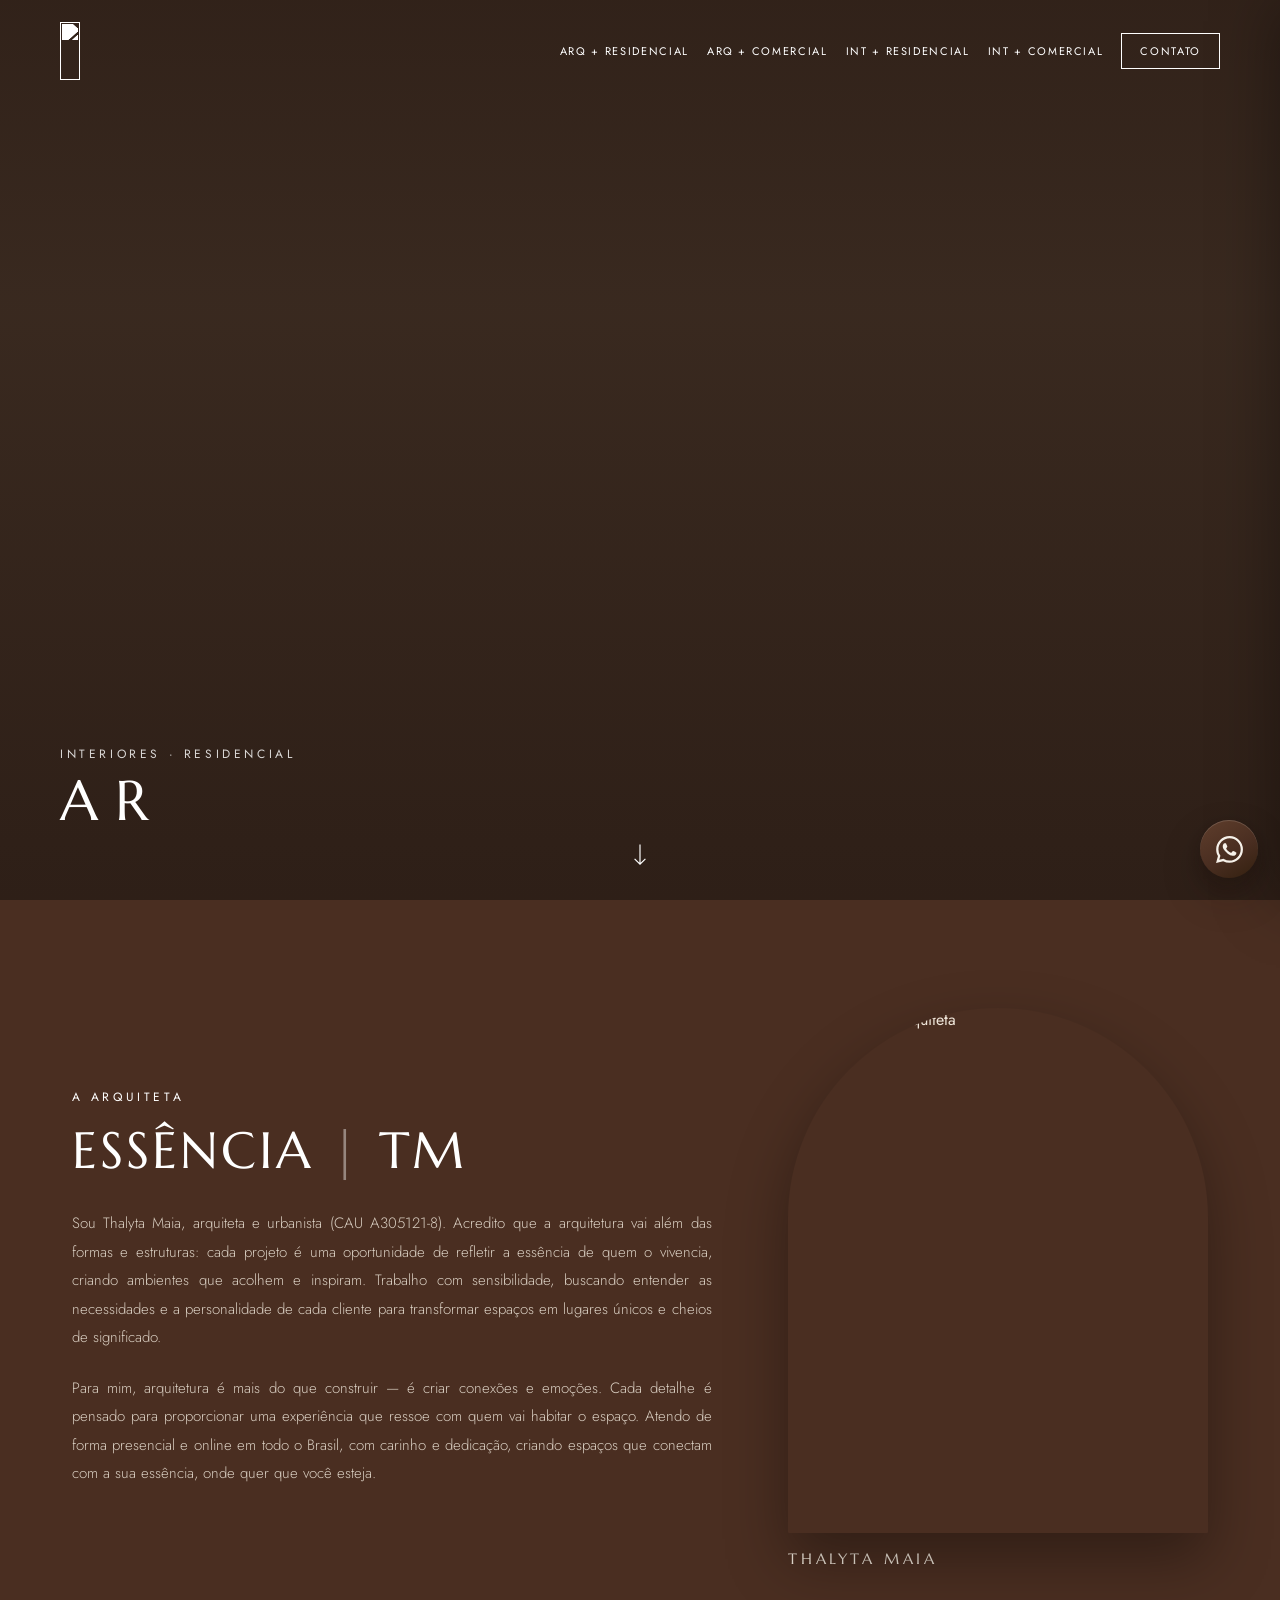
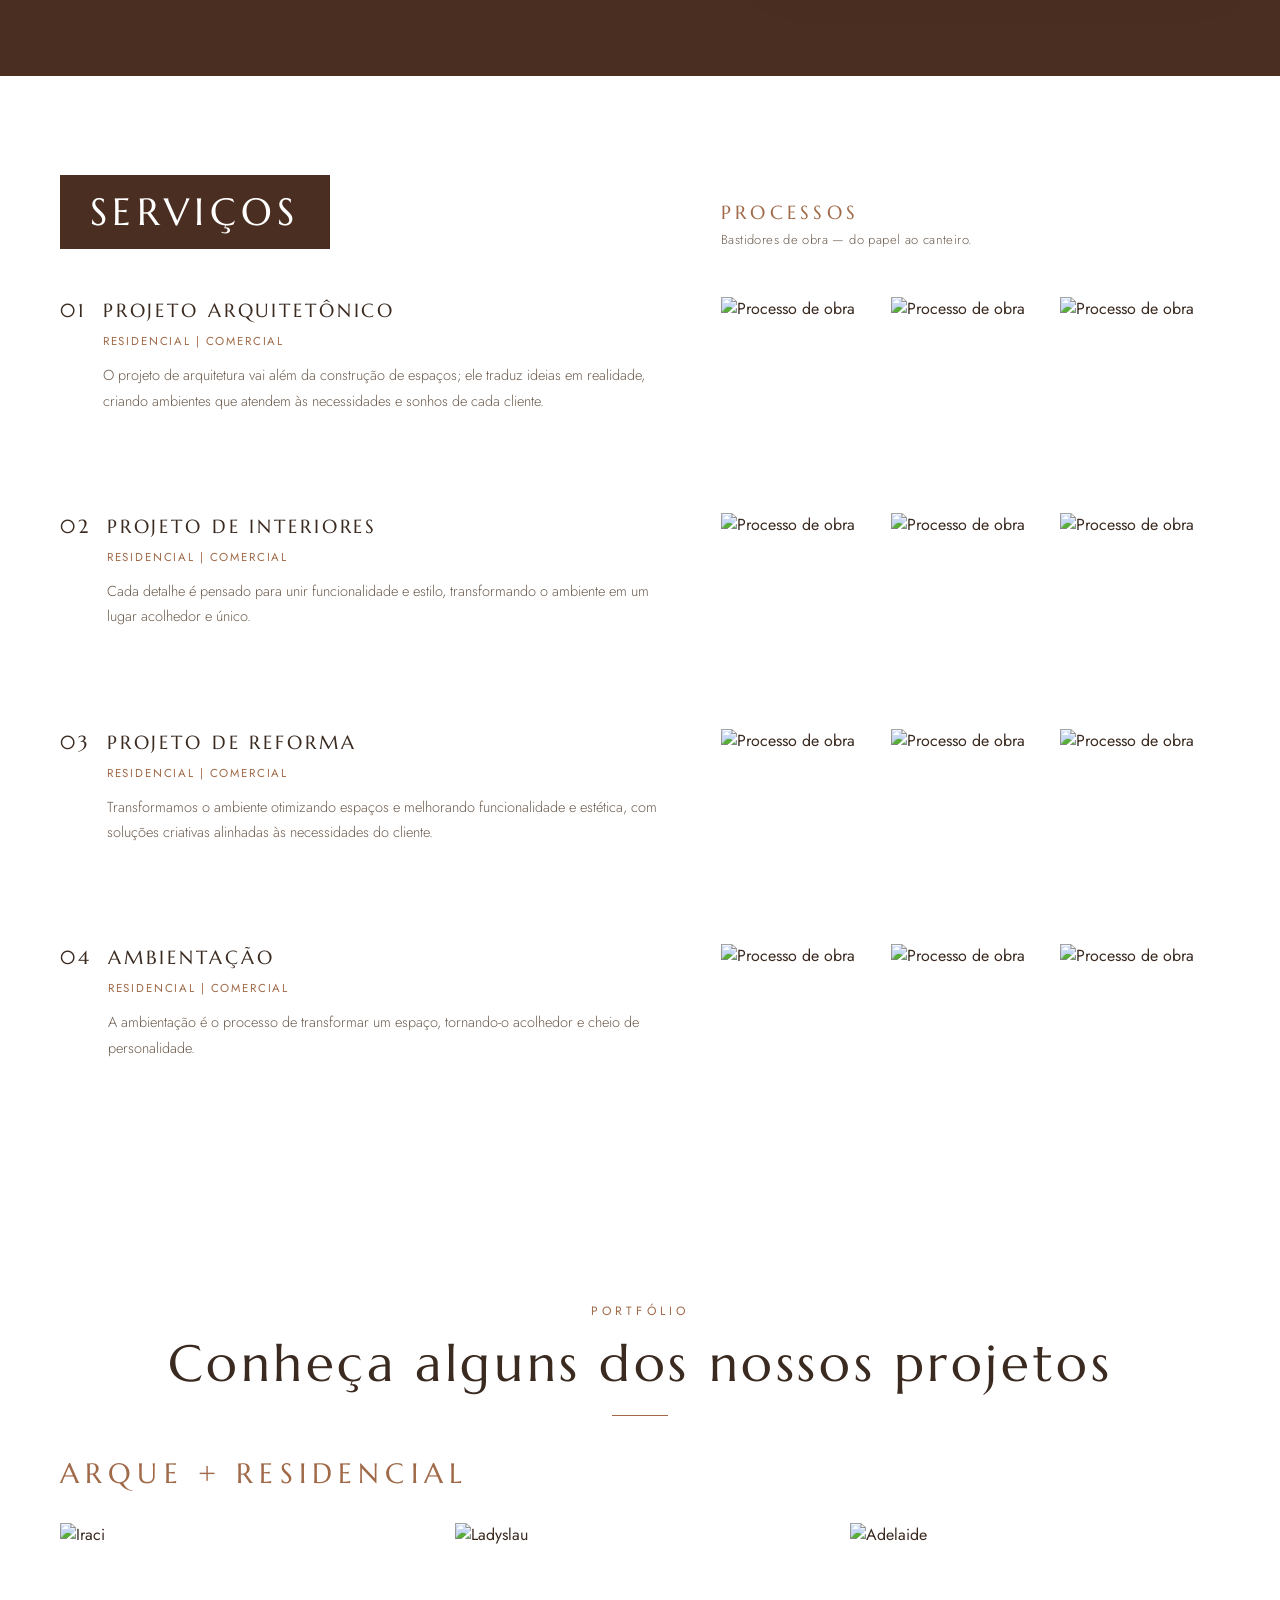
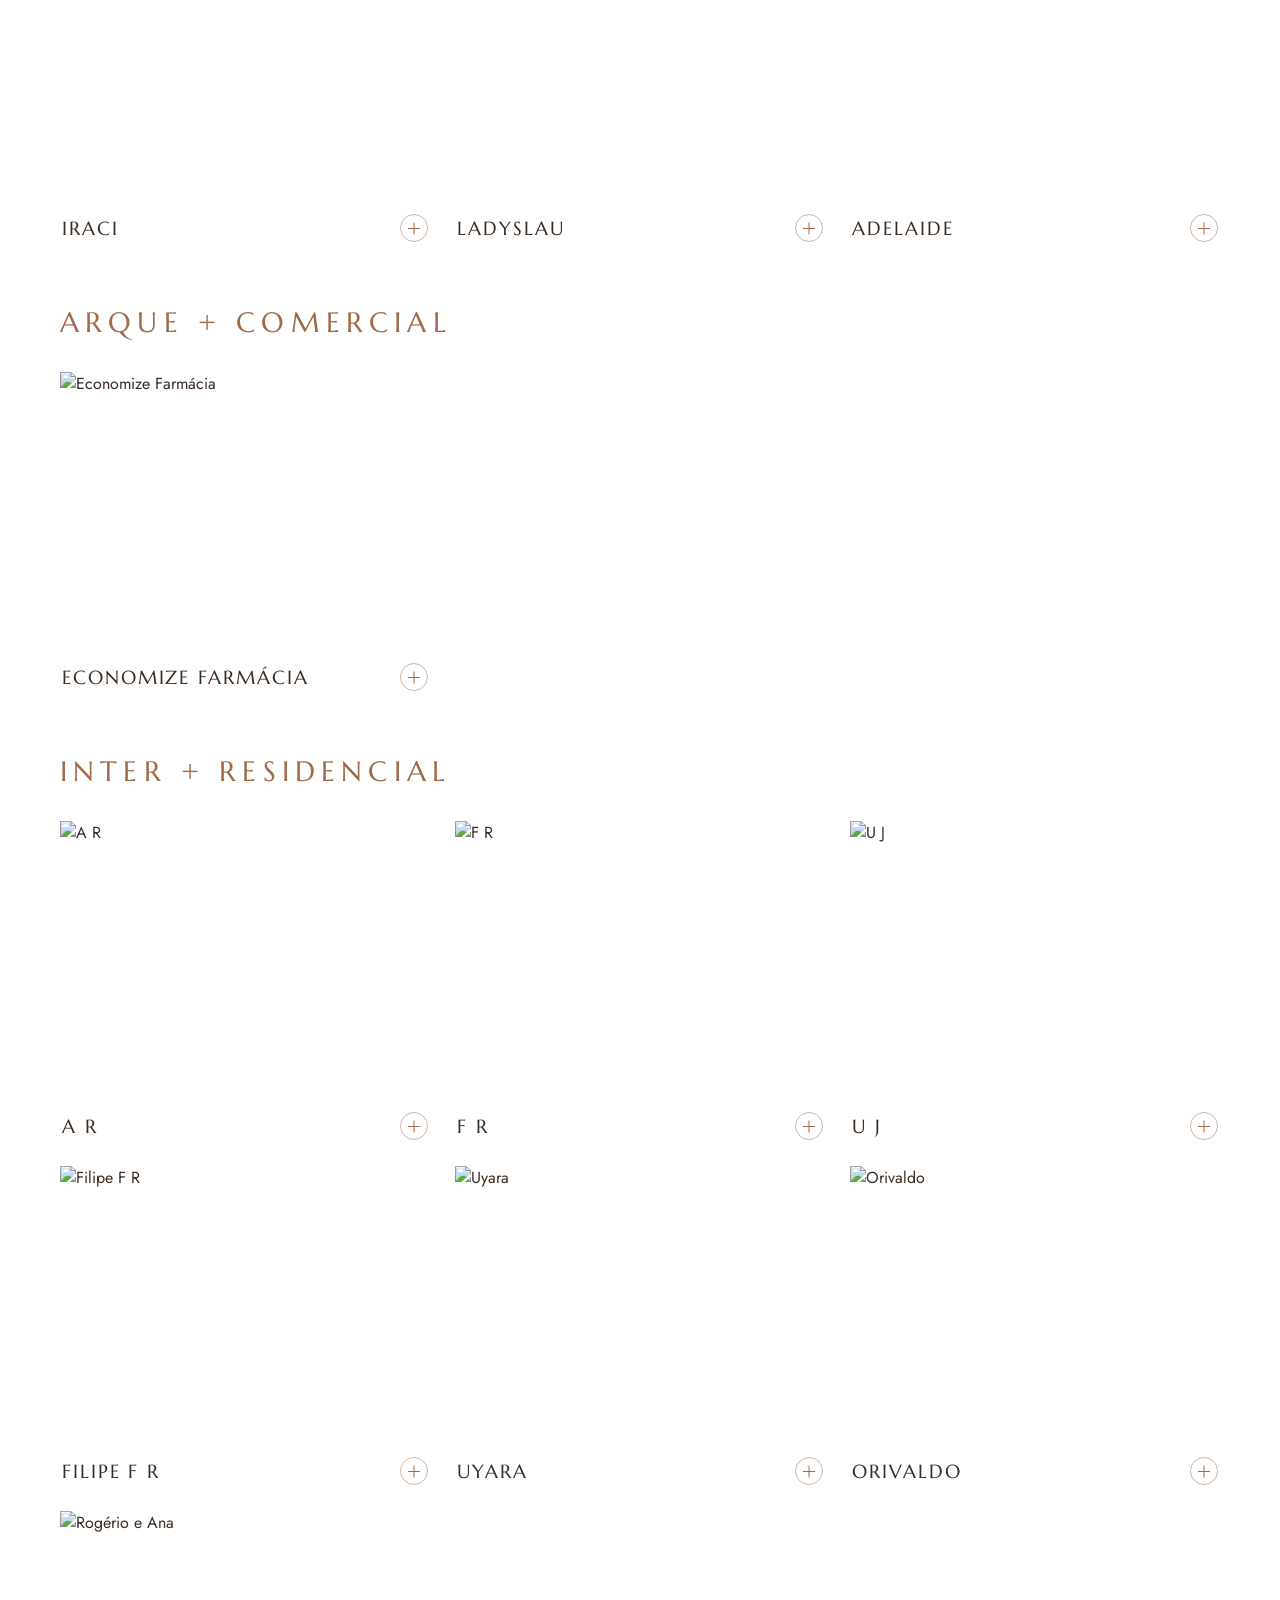
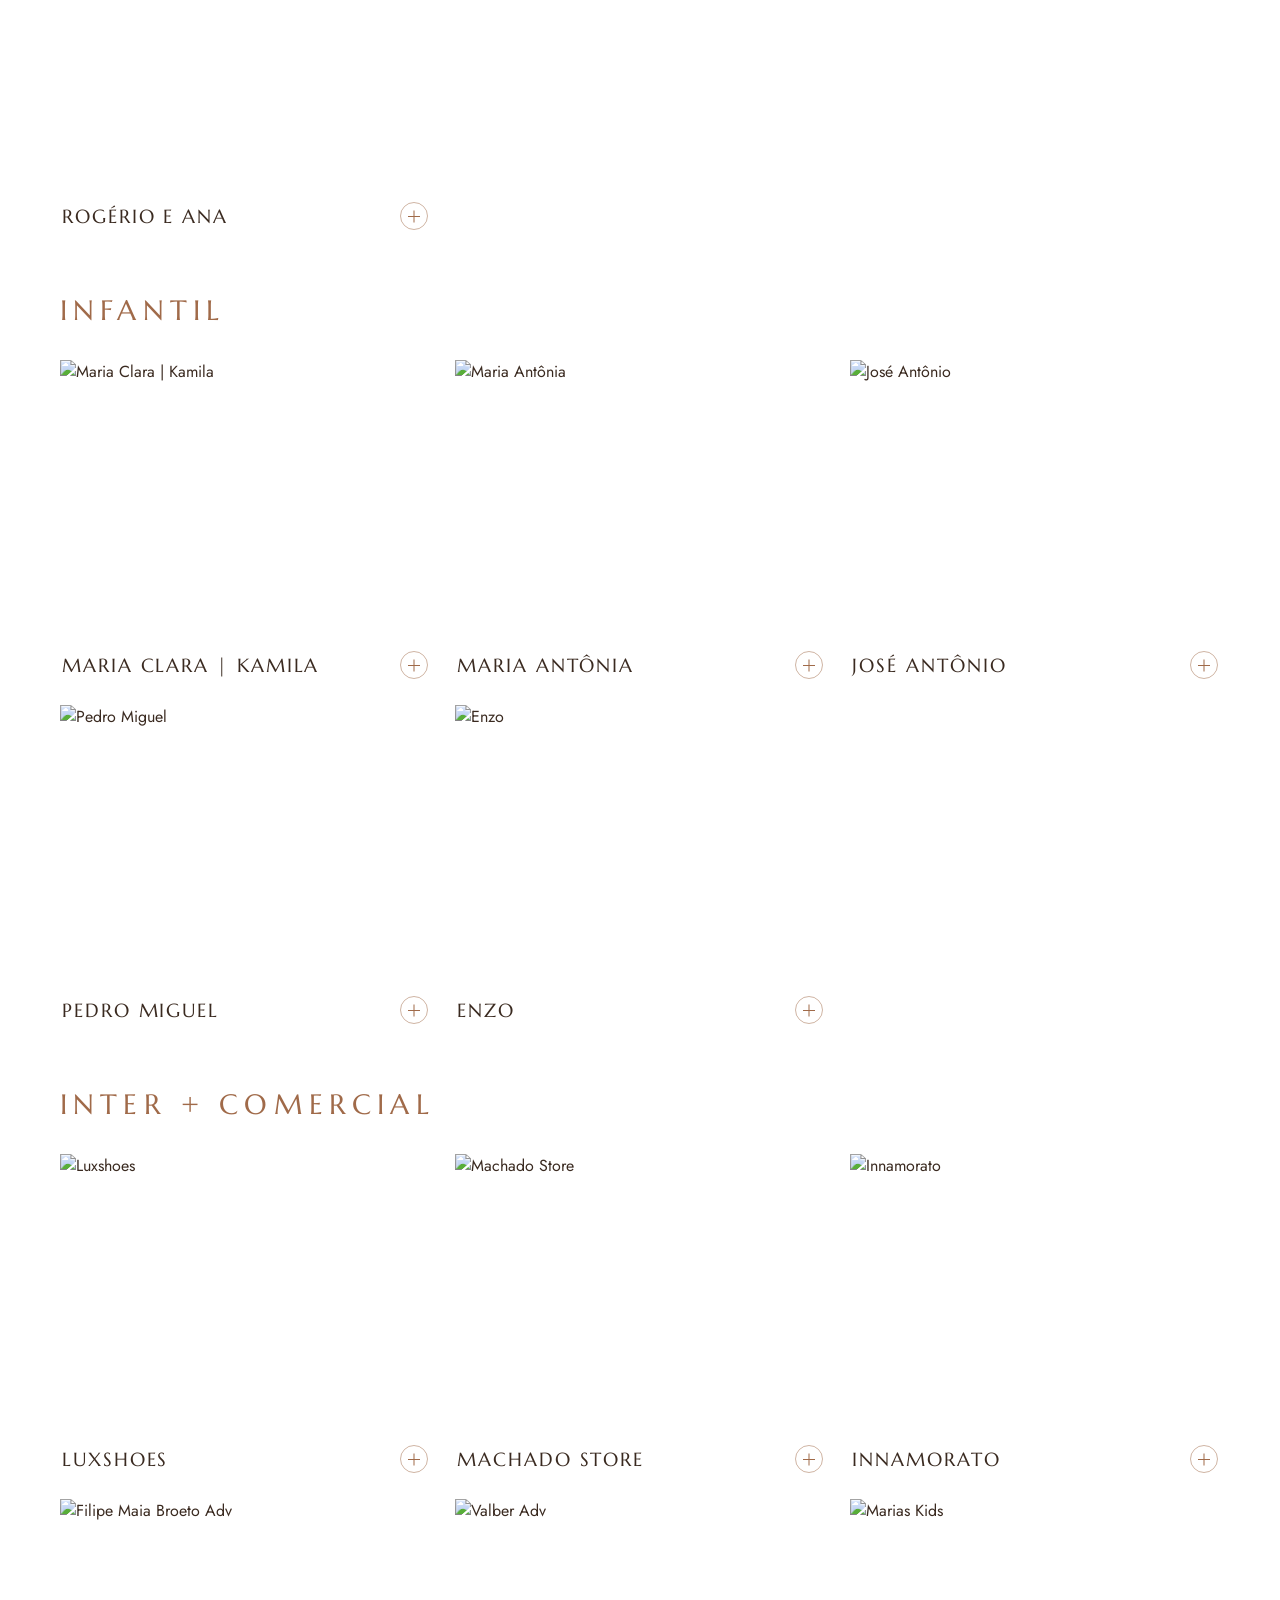
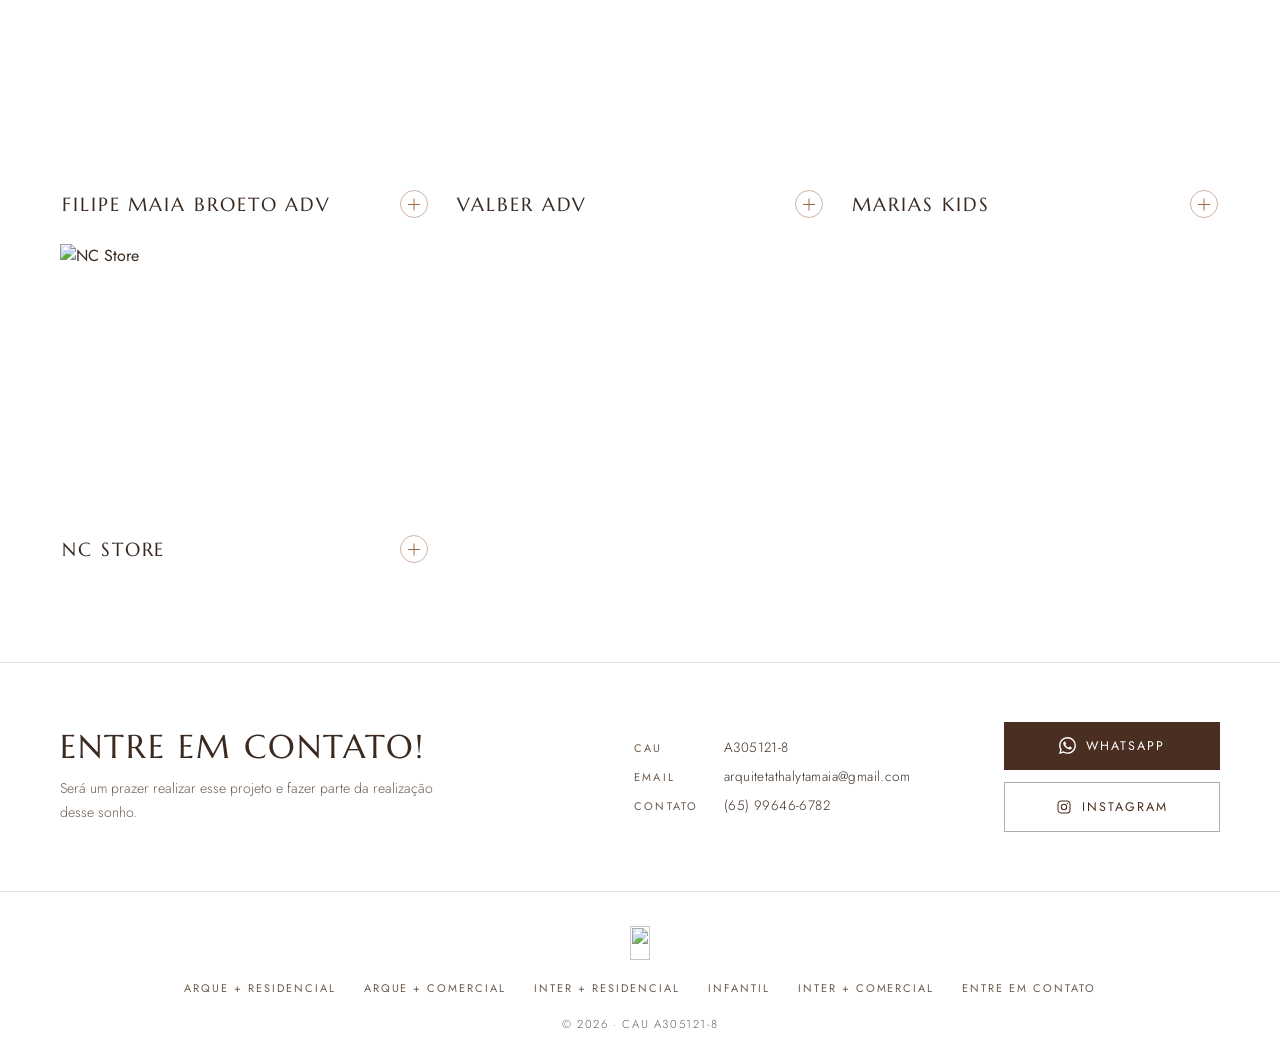
==== index.html @ 3017dd1a "feat: ajusta 3 slides do hero com 01, FINAL 5 e FINAL 6" ====
<!DOCTYPE html>
<html lang="pt-BR">

<head>
  <meta charset="utf-8">
  <meta name="viewport" content="width=device-width, initial-scale=1">
  <meta name="theme-color" content="#f6f1e9">
  <title>Thalyta Maia · Arquitetura e Interiores</title>
  <script>document.documentElement.className += ' js';</script>
  <meta name="description"
    content="Thalyta Maia — Arquitetura e Interiores. Projetos residenciais e comerciais com sensibilidade, criando ambientes que acolhem e inspiram. Atendimento presencial e online para todo o Brasil.">
  <link rel="canonical" href="https://theocarvalhodev.github.io/thalytaarq2.0/">
  <link rel="icon" href="assets/images/apple-touch-icon.png">
  <link rel="apple-touch-icon" href="assets/images/apple-touch-icon.png">

  <!-- ===== Open Graph — preview ao compartilhar o link (WhatsApp, Instagram, Facebook, LinkedIn) ===== -->
  <meta property="og:type" content="website">
  <meta property="og:site_name" content="Thalyta Maia · Arquitetura e Interiores">
  <meta property="og:title" content="Thalyta Maia · Arquitetura e Interiores">
  <meta property="og:description"
    content="Projetos residenciais e comerciais com sensibilidade — ambientes que acolhem e inspiram. Atendimento presencial e online para todo o Brasil.">
  <meta property="og:url" content="https://theocarvalhodev.github.io/thalytaarq2.0/">
  <meta property="og:image" content="https://theocarvalhodev.github.io/thalytaarq2.0/assets/images/og-thalyta-maia.jpg">
  <meta property="og:image:secure_url"
    content="https://theocarvalhodev.github.io/thalytaarq2.0/assets/images/og-thalyta-maia.jpg">
  <meta property="og:image:type" content="image/jpeg">
  <meta property="og:image:width" content="1200">
  <meta property="og:image:height" content="630">
  <meta property="og:image:alt" content="Thalyta Maia — Arquitetura e Interiores">
  <meta property="og:locale" content="pt_BR">

  <!-- ===== Twitter / X ===== -->
  <meta name="twitter:card" content="summary_large_image">
  <meta name="twitter:title" content="Thalyta Maia · Arquitetura e Interiores">
  <meta name="twitter:description"
    content="Projetos residenciais e comerciais com sensibilidade — ambientes que acolhem e inspiram.">
  <meta name="twitter:image"
    content="https://theocarvalhodev.github.io/thalytaarq2.0/assets/images/og-thalyta-maia.jpg">
  <meta name="twitter:image:alt" content="Thalyta Maia — Arquitetura e Interiores">

  <link rel="preconnect" href="https://fonts.googleapis.com">
  <link rel="preconnect" href="https://fonts.gstatic.com" crossorigin>
  <link
    href="https://fonts.googleapis.com/css2?family=Cormorant+Garamond:ital,wght@0,400;0,500;0,600;1,400&family=Jost:wght@300;400;500&family=Marcellus&display=swap"
    rel="stylesheet">

  <!-- cache-busting: ao mudar CSS/JS, incremente o número de ?v= para forçar o navegador a baixar a versão nova -->
  <link rel="stylesheet" href="css/styles.css?v=13">
  <link rel="stylesheet" href="css/animations.css?v=10">

  <style>
    /* ---- VARIANTE DE HERO (estilo bernardesarq) ---- */
    .heroB {
      position: relative;
      height: 100vh;
      overflow: hidden;
      background: var(--ink);
      /* No touch, o guard de sensibilidade (< 20px) do controlador retorna sem
         preventDefault. O browser lê isso como "pode rolar", entra em modo scroll,
         e a partir daí todo touchmove vira nao-cancelavel — o preventDefault seguinte
         é ignorado e a pagina foge do hero. touch-action impede o browser de comecar
         o scroll, entao o gesto continua cancelavel. */
      touch-action: none;
    }

    /* na ultima tela o controlador entrega o scroll pra pagina de proposito */
    .heroB.is-last {
      touch-action: pan-y;
    }

    .heroB__viewport {
      height: 100%;
      overflow: hidden;
    }

    /* a pilha inteira desliza — é isso que o fullPage.js faz com translate3d */
    .heroB__track {
      height: 100%;
      transition: transform 800ms ease;
      will-change: transform;
    }

    .heroB__slide {
      position: relative;
      height: 100vh;
      background: var(--ink) center center / cover no-repeat;
    }

    .heroB__slide::after {
      content: "";
      position: absolute;
      inset: 0;
      z-index: 1;
      background: linear-gradient(180deg, rgba(36, 22, 16, .40) 0%, rgba(36, 22, 16, .04) 34%, rgba(36, 22, 16, .55) 100%);
      pointer-events: none;
    }

    .heroB__link {
      position: absolute;
      inset: 0;
      z-index: 2;
    }

    .heroB__label {
      position: absolute;
      left: clamp(20px, 5vw, 60px);
      bottom: clamp(38px, 6vw, 70px);
      z-index: 3;
      display: flex;
      flex-direction: column;
      gap: 8px;
      color: var(--cream);
      pointer-events: none;
      opacity: 0;
      transform: translateY(12px);
      transition: opacity .7s var(--ease) .25s, transform .7s var(--ease) .25s;
    }

    .heroB__slide.is-active .heroB__label {
      opacity: 1;
      transform: none;
    }

    .heroB__cat {
      font-family: var(--ff-sans);
      font-size: 12px;
      letter-spacing: .3em;
      text-transform: uppercase;
      opacity: .82;
    }

    .heroB__nome {
      font-family: var(--ff-serif);
      font-size: clamp(30px, 4.4vw, 58px);
      line-height: 1.05;
    }

    .heroB__cta {
      position: absolute;
      left: 50%;
      top: 50%;
      z-index: 3;
      display: inline-flex;
      align-items: center;
      gap: 10px;
      width: fit-content;
      padding: 15px 32px;
      font-family: var(--ff-sans);
      font-size: 11px;
      font-weight: 500;
      letter-spacing: .25em;
      text-transform: uppercase;
      color: var(--ink);
      background: var(--cream);
      border: 1px solid var(--cream);
      border-radius: 999px;
      text-decoration: none;
      opacity: 0;
      pointer-events: none;
      box-shadow: 0 8px 26px rgba(20, 12, 8, .28);
      transform: translate(-50%, -50%) translateY(12px);
      transition: opacity .7s var(--ease) .25s, transform .7s var(--ease) .25s, background .35s var(--ease), color .35s var(--ease), box-shadow .35s var(--ease);
    }

    .heroB__slide.is-active .heroB__cta {
      opacity: 1;
      pointer-events: auto;
      transform: translate(-50%, -50%);
      animation: heroB-cta-pulse 2.6s ease-in-out infinite 1s;
    }

    .heroB__cta svg {
      transition: transform .35s var(--ease);
    }

    .heroB__slide.is-active .heroB__cta:hover,
    .heroB__slide.is-active .heroB__cta:focus-visible {
      background: transparent;
      color: var(--cream);
      box-shadow: 0 14px 34px rgba(20, 12, 8, .38);
      animation-play-state: paused;
    }

    .heroB__cta:hover svg,
    .heroB__cta:focus-visible svg {
      transform: translateX(4px);
    }

    @keyframes heroB-cta-pulse {

      0%,
      100% {
        box-shadow: 0 8px 26px rgba(20, 12, 8, .28), 0 0 0 0 rgba(246, 241, 233, .35);
      }

      50% {
        box-shadow: 0 8px 26px rgba(20, 12, 8, .28), 0 0 0 9px rgba(246, 241, 233, 0);
      }
    }

    .heroB__cue,
    .heroB__todos {
      position: absolute;
      z-index: 4;
      color: var(--cream);
      text-decoration: none;
      transition: opacity .5s var(--ease), transform .5s var(--ease);
    }

    .heroB__cue {
      left: 50%;
      bottom: 26px;
      margin-left: -9px;
      padding: 0;
      border: 0;
      background: none;
      cursor: pointer;
      animation: heroB-bounce 2.4s infinite;
    }

    /* na última tela a seta some e o "Todos os projetos" sobe — igual ao original */
    .heroB.is-last .heroB__cue {
      opacity: 0;
      pointer-events: none;
    }

    .heroB__todos {
      right: clamp(20px, 5vw, 60px);
      bottom: clamp(38px, 6vw, 70px);
      font-family: var(--ff-sans);
      font-size: 12px;
      letter-spacing: .28em;
      text-transform: uppercase;
      padding-bottom: 6px;
      border-bottom: 1px solid rgba(246, 241, 233, .5);
      opacity: 0;
      transform: translateY(18px);
      pointer-events: none;
    }

    .heroB.is-last .heroB__todos {
      opacity: 1;
      transform: none;
      pointer-events: auto;
    }

    .heroB__todos:hover {
      color: #fff;
      border-color: #fff;
    }

    @keyframes heroB-bounce {

      0%,
      100% {
        transform: translateY(0);
      }

      50% {
        transform: translateY(9px);
      }
    }

    @media (prefers-reduced-motion: reduce) {

      .heroB__track,
      .heroB__label,
      .heroB__cta,
      .heroB__cue,
      .heroB__todos {
        transition: none;
        animation: none;
      }
    }
  </style>
</head>

<body>

  <!-- barra de progresso de scroll -->
  <div class="scroll-progress" id="scrollProgress" aria-hidden="true"></div>

  <!-- ================= NAV ================= -->
  <nav class="nav" id="nav">
    <a href="#hero" class="nav__logo" data-navlink aria-label="Thalyta Maia — Arquitetura e Interiores · Início">
      <img src="assets/images/logo-horizontal.png" alt="" aria-hidden="true" width="1164" height="232">
    </a>

    <div class="nav__links" id="deskLinks">
      <a href="#arq-residencial" class="nav__link" data-navlink>Arq + Residencial</a>
      <a href="#arq-comercial" class="nav__link" data-navlink>Arq + Comercial</a>
      <a href="#int-residencial" class="nav__link" data-navlink>Int + Residencial</a>
      <a href="#int-comercial" class="nav__link" data-navlink>Int + Comercial</a>
      <a href="#contato" class="nav__link nav__link--btn" data-navlink>Contato</a>
    </div>

    <button class="nav__burger" id="burger" data-navlink aria-label="Abrir menu" aria-expanded="false"
      aria-controls="drawer">
      <span class="burger-box" aria-hidden="true"><span class="burger-line"></span><span
          class="burger-line"></span><span class="burger-line"></span></span>
    </button>
  </nav>

  <!-- mobile drawer -->
  <div class="drawer-overlay" id="overlay" hidden></div>
  <aside class="drawer" id="drawer" aria-hidden="true">
    <button class="drawer__close" id="drawerClose" aria-label="Fechar menu">
      <svg width="22" height="22" viewBox="0 0 24 24" fill="none" stroke="currentColor" stroke-width="1.5"
        stroke-linecap="round" aria-hidden="true">
        <path d="M6 6l12 12M18 6L6 18" />
      </svg>
    </button>
    <nav class="drawer__links">
      <a href="#arq-residencial" data-drawerlink>Arq + Residencial</a>
      <a href="#arq-comercial" data-drawerlink>Arq + Comercial</a>
      <a href="#int-residencial" data-drawerlink>Int + Residencial</a>
      <a href="#int-comercial" data-drawerlink>Int + Comercial</a>
      <a href="#contato" data-drawerlink>Contato</a>
    </nav>
    <div class="drawer__contact">(65) 99646-6782<br>arquitetathalytamaia@gmail.com</div>
  </aside>

  <!-- ================= HERO ================= -->
  <!-- ================= HERO (variante bernardesarq) =================
       Igual ao fullPage.js do site de referência: a pilha inteira de seções translada
       100vh por vez, 800ms com easing "ease", e uma rolada da roda = exatamente uma
       seção. Sem jQuery e sem as 90 KB do plugin — o controlador está no fim do body. -->
  <section id="hero" class="heroB">
    <div class="heroB__viewport">
      <div class="heroB__track" id="heroBTrack">
        <section class="heroB__slide" style="background-image:url('assets/images/01.webp')">
          <a class="heroB__link" href="#int-residencial" aria-label="Ver Projeto A R"></a>
          <div class="heroB__label">
            <span class="heroB__cat">Interiores · Residencial</span>
            <span class="heroB__nome">A R</span>
          </div>
        </section>
        <section class="heroB__slide" style="background-image:url('assets/images/FINAL 5.webp')">
          <a class="heroB__link" href="#arq-residencial" aria-label="Ver Projeto Residencial"></a>
          <div class="heroB__label">
            <span class="heroB__cat">Arquitetônico · Residencial</span>
            <span class="heroB__nome">Residencial</span>
          </div>
        </section>
        <section class="heroB__slide" style="background-image:url('assets/images/FINAL 6.webp')">
          <a class="heroB__link" href="#arq-residencial" aria-label="Ver Projeto Residencial"></a>
          <div class="heroB__label">
            <span class="heroB__cat">Arquitetônico · Residencial</span>
            <span class="heroB__nome">Residencial</span>
          </div>
          <a class="heroB__cta" href="#essencia" id="heroBCta">Conheça mais
            <svg width="14" height="10" viewBox="0 0 20 14" fill="none" stroke="currentColor" stroke-width="1.5"
              aria-hidden="true">
              <path d="M1 7h17M12 1l6 6-6 6" />
            </svg>
          </a>
        </section>
      </div>
    </div>
    <button type="button" class="heroB__cue" id="heroBCue" aria-label="Próximo projeto">
      <svg width="18" height="28" viewBox="0 0 20 30" fill="none" stroke="currentColor" stroke-width="1.3"
        aria-hidden="true">
        <path d="M10 1v22M4 17l6 6 6-6" />
      </svg>
    </button>
    <a href="#projetos" class="heroB__todos">Todos os projetos</a>
  </section>

  <!-- ================= ESSÊNCIA ================= -->
  <section id="essencia" class="essencia">
    <div class="essencia__inner">
      <div class="essencia__text">
        <div class="kicker kicker--tan" data-reveal="up">A arquiteta</div>
        <h2 class="section-title" data-reveal="up" data-reveal-delay="60">ESSÊNCIA <span
            class="section-title__sep">|</span> TM</h2>
        <!-- RASCUNHO "Sobre Mim" — aguardando aprovação da Thalyta (2026-07-06) -->
        <p data-reveal="up" data-reveal-delay="120">Sou Thalyta Maia, arquiteta e urbanista (CAU A305121-8). Acredito
          que a arquitetura vai além das formas e estruturas: cada projeto é uma oportunidade de refletir a essência de
          quem o vivencia, criando ambientes que acolhem e inspiram. Trabalho com sensibilidade, buscando entender as
          necessidades e a personalidade de cada cliente para transformar espaços em lugares únicos e cheios de
          significado.</p>
        <p data-reveal="up" data-reveal-delay="180">Para mim, arquitetura é mais do que construir — é criar conexões e
          emoções. Cada detalhe é pensado para proporcionar uma experiência que ressoe com quem vai habitar o espaço.
          Atendo de forma presencial e online em todo o Brasil, com carinho e dedicação, criando espaços que conectam
          com a sua essência, onde quer que você esteja.</p>
      </div>
      <div class="essencia__portrait-wrap" data-reveal="up" data-reveal-delay="140">
        <figure class="portrait portrait--arch" data-reveal="mask">
          <picture>
            <source type="image/webp" srcset="assets/images/webp/portrait-686.webp">
            <img src="assets/images/portrait.jpg" alt="Thalyta Maia, arquiteta" class="portrait__img"
              data-parallax="0.05" loading="lazy">
          </picture>
        </figure>
        <figcaption class="portrait__caption">THALYTA MAIA</figcaption>
      </div>
    </div>
  </section>

  <!-- ================= SERVIÇOS ================= -->
  <section id="servicos" class="servicos">
    <div class="servicos__inner">
      <!-- o rótulo "Processos" cai em cima da coluna de fotos porque o topo usa a
           mesma grade de 2 colunas do .service -->
      <div class="servicos__topo">
        <div class="badge" data-reveal="up">SERVIÇOS</div>
        <div data-reveal="up" data-reveal-delay="120">
          <h3 class="processos__title">Processos</h3>
          <p class="processos__sub">Bastidores de obra — do papel ao canteiro.</p>
        </div>
      </div>

      <!-- ⚠️ PLACEHOLDER — as 12 fotos das faixas .service__processos são de ambiente
           PRONTO (banco atual do site). SUBSTITUIR pelas fotos de OBRA EM ANDAMENTO que a
           Thalyta vai enviar e apagar o data-placeholder de cada faixa.
           OBS: aqui o data-placeholder é só marcador para busca — não muda nada visualmente.
           A tracejada só existe em #projetos (.projetos:has([data-placeholder])). -->
      <div class="servicos__grid" data-stagger>
        <article class="service" data-reveal="up">
          <div class="service__text">
            <div class="service__num">01</div>
            <div class="service__body">
              <h3 class="service__name">Projeto Arquitetônico</h3>
              <div class="service__scope">Residencial | Comercial</div>
              <p class="service__desc">O projeto de arquitetura vai além da construção de espaços; ele traduz ideias em
                realidade, criando ambientes que atendem às necessidades e sonhos de cada cliente.</p>
            </div>
          </div>
          <div class="service__processos" data-placeholder>
            <figure><img src="assets/pinterest/marias-kids-fachada.jpg" alt="Processo de obra" loading="lazy"></figure>
            <figure><img src="assets/pinterest/escritorio-orion.jpg" alt="Processo de obra" loading="lazy"></figure>
            <figure><img src="assets/pinterest/sala-jantar.jpg" alt="Processo de obra" loading="lazy"></figure>
          </div>
        </article>

        <article class="service" data-reveal="up">
          <div class="service__text">
            <div class="service__num">02</div>
            <div class="service__body">
              <h3 class="service__name">Projeto de Interiores</h3>
              <div class="service__scope">Residencial | Comercial</div>
              <p class="service__desc">Cada detalhe é pensado para unir funcionalidade e estilo, transformando o
                ambiente em um lugar acolhedor e único.</p>
            </div>
          </div>
          <div class="service__processos" data-placeholder>
            <figure><img src="assets/pinterest/cozinha-marmore.jpg" alt="Processo de obra" loading="lazy"></figure>
            <figure><img src="assets/pinterest/cozinha-office.jpg" alt="Processo de obra" loading="lazy"></figure>
            <figure><img src="assets/pinterest/lounge-verde.jpg" alt="Processo de obra" loading="lazy"></figure>
          </div>
        </article>

        <article class="service" data-reveal="up">
          <div class="service__text">
            <div class="service__num">03</div>
            <div class="service__body">
              <h3 class="service__name">Projeto de Reforma</h3>
              <div class="service__scope">Residencial | Comercial</div>
              <p class="service__desc">Transformamos o ambiente otimizando espaços e melhorando funcionalidade e
                estética, com soluções criativas alinhadas às necessidades do cliente.</p>
            </div>
          </div>
          <div class="service__processos" data-placeholder>
            <figure><img src="assets/pinterest/banheiro-terrazzo.jpg" alt="Processo de obra" loading="lazy"></figure>
            <figure><img src="assets/pinterest/lavabo-toucador.jpg" alt="Processo de obra" loading="lazy"></figure>
            <figure><img src="assets/pinterest/quarto-casal.jpg" alt="Processo de obra" loading="lazy"></figure>
          </div>
        </article>

        <article class="service" data-reveal="up">
          <div class="service__text">
            <div class="service__num">04</div>
            <div class="service__body">
              <h3 class="service__name">Ambientação</h3>
              <div class="service__scope">Residencial | Comercial</div>
              <p class="service__desc">A ambientação é o processo de transformar um espaço, tornando-o acolhedor e cheio
                de personalidade.</p>
            </div>
          </div>
          <div class="service__processos" data-placeholder>
            <figure><img src="assets/pinterest/quarto-infantil-floral.jpg" alt="Processo de obra" loading="lazy">
            </figure>
            <figure><img src="assets/pinterest/bercario.jpg" alt="Processo de obra" loading="lazy"></figure>
            <figure><img src="assets/pinterest/quarto-infantil-comoda.jpg" alt="Processo de obra" loading="lazy">
            </figure>
          </div>
        </article>
      </div>
    </div>
  </section>

  <!-- ================= PROJETOS =================
       TEXTOS PROVISÓRIOS — a Thalyta vai revisar/substituir as descrições e categorias. -->
  <section id="projetos" class="projetos">
    <div class="projetos__inner">
      <header class="projetos__head" data-reveal="up">
        <div class="kicker kicker--terra">Portfólio</div>
        <h2 class="section-title section-title--dark">Conheça alguns dos nossos projetos</h2>
        <div class="rule-center"></div>
      </header>

      <!-- ============================================================
           COMO TROCAR UM PLACEHOLDER POR UM PROJETO REAL:
           1. troque o <img> da .project__capa e os <img> das .frame (fotos internas);
           2. escreva a descrição no lugar do <p class="projetos__empty">;
           3. apague o data-placeholder do <details>.
           Quando o ÚLTIMO data-placeholder sair, o aviso acima some sozinho (CSS :has).
           Os NOMES abaixo vieram da mensagem da Thalyta no grupo (não do resumo em .docx,
           que trocava Iraci por "Josiane" e esquecia a Luxshoes).
           ============================================================ -->
      <div class="projetos__grupo">
        <!-- ===== Arque + Residencial ===== -->
        <h3 id="arq-residencial" class="projetos__group-title" data-reveal="up"><span>Arque + Residencial</span></h3>
        <div class="projetos__grid">
          <details class="project" data-reveal="up" data-placeholder>
            <summary class="project__cover">
              <figure class="project__capa">
                <img src="assets/pinterest/sala-jantar.jpg" alt="Iraci" loading="lazy">
              </figure>
              <div class="project__label">
                <h4 class="project__name">Iraci</h4>
                <span class="project__toggle" aria-hidden="true"></span>
              </div>
            </summary>
            <div class="project__panel">
              <div class="project__text">
                <div class="kicker kicker--terra">Arquitetônico · Residencial</div>
                <div class="rule-left"></div>
                <p class="projetos__empty">Descrição e fotos reais — aguardando envio.</p>
              </div>
              <div class="project__media project__media--destaque">
                <figure class="project__palco">
                  <img src="assets/pinterest/sala-jantar.jpg" alt="Iraci" loading="lazy">
                </figure>
                <div class="project__thumbs">
                  <button type="button" class="project__thumb"><img src="assets/pinterest/sala-jantar.jpg"
                      alt="Iraci — ambiente" loading="lazy"></button>
                  <button type="button" class="project__thumb"><img src="assets/pinterest/cozinha-marmore.jpg"
                      alt="Iraci — ambiente" loading="lazy"></button>
                </div>
                <p class="project__conta"></p>
              </div>
            </div>
          </details>
          <details class="project" data-reveal="up" data-placeholder>
            <summary class="project__cover">
              <figure class="project__capa">
                <img src="assets/pinterest/cozinha-marmore.jpg" alt="Ladyslau" loading="lazy">
              </figure>
              <div class="project__label">
                <h4 class="project__name">Ladyslau</h4>
                <span class="project__toggle" aria-hidden="true"></span>
              </div>
            </summary>
            <div class="project__panel">
              <div class="project__text">
                <div class="kicker kicker--terra">Arquitetônico · Residencial</div>
                <div class="rule-left"></div>
                <p class="projetos__empty">Descrição e fotos reais — aguardando envio.</p>
              </div>
              <div class="project__media project__media--destaque">
                <figure class="project__palco">
                  <img src="assets/pinterest/cozinha-marmore.jpg" alt="Ladyslau" loading="lazy">
                </figure>
                <div class="project__thumbs">
                  <button type="button" class="project__thumb"><img src="assets/pinterest/cozinha-marmore.jpg"
                      alt="Ladyslau — ambiente" loading="lazy"></button>
                  <button type="button" class="project__thumb"><img src="assets/pinterest/lounge-verde.jpg"
                      alt="Ladyslau — ambiente" loading="lazy"></button>
                </div>
                <p class="project__conta"></p>
              </div>
            </div>
          </details>
          <details class="project" data-reveal="up" data-placeholder>
            <summary class="project__cover">
              <figure class="project__capa">
                <img src="assets/pinterest/lounge-verde.jpg" alt="Adelaide" loading="lazy">
              </figure>
              <div class="project__label">
                <h4 class="project__name">Adelaide</h4>
                <span class="project__toggle" aria-hidden="true"></span>
              </div>
            </summary>
            <div class="project__panel">
              <div class="project__text">
                <div class="kicker kicker--terra">Arquitetônico · Residencial</div>
                <div class="rule-left"></div>
                <p class="projetos__empty">Descrição e fotos reais — aguardando envio.</p>
              </div>
              <div class="project__media project__media--destaque">
                <figure class="project__palco">
                  <img src="assets/pinterest/lounge-verde.jpg" alt="Adelaide" loading="lazy">
                </figure>
                <div class="project__thumbs">
                  <button type="button" class="project__thumb"><img src="assets/pinterest/lounge-verde.jpg"
                      alt="Adelaide — ambiente" loading="lazy"></button>
                  <button type="button" class="project__thumb"><img src="assets/pinterest/quarto-casal.jpg"
                      alt="Adelaide — ambiente" loading="lazy"></button>
                </div>
                <p class="project__conta"></p>
              </div>
            </div>
          </details>
        </div>
      </div>

      <div class="projetos__grupo">
        <!-- ===== Arque + Comercial ===== -->
        <h3 id="arq-comercial" class="projetos__group-title" data-reveal="up"><span>Arque + Comercial</span></h3>
        <div class="projetos__grid">
          <details class="project" data-reveal="up" data-placeholder>
            <summary class="project__cover">
              <figure class="project__capa">
                <img src="assets/pinterest/marias-kids-fachada.jpg" alt="Economize Farmácia" loading="lazy">
              </figure>
              <div class="project__label">
                <h4 class="project__name">Economize Farmácia</h4>
                <span class="project__toggle" aria-hidden="true"></span>
              </div>
            </summary>
            <div class="project__panel">
              <div class="project__text">
                <div class="kicker kicker--terra">Arquitetônico · Comercial</div>
                <div class="rule-left"></div>
                <p class="projetos__empty">Descrição e fotos reais — aguardando envio.</p>
              </div>
              <div class="project__media project__media--destaque">
                <figure class="project__palco">
                  <img src="assets/pinterest/marias-kids-fachada.jpg" alt="Economize Farmácia" loading="lazy">
                </figure>
                <div class="project__thumbs">
                  <button type="button" class="project__thumb"><img src="assets/pinterest/marias-kids-fachada.jpg"
                      alt="Economize Farmácia — fachada" loading="lazy"></button>
                  <button type="button" class="project__thumb"><img src="assets/pinterest/escritorio-orion.jpg"
                      alt="Economize Farmácia — interior" loading="lazy"></button>
                </div>
                <p class="project__conta"></p>
              </div>
            </div>
          </details>
        </div>
      </div>

      <div class="projetos__grupo">
        <!-- ===== Inter + Residencial ===== -->
        <h3 id="int-residencial" class="projetos__group-title" data-reveal="up"><span>Inter + Residencial</span></h3>
        <div class="projetos__grid">
          <details class="project" data-reveal="up">
            <summary class="project__cover">
              <figure class="project__capa">
                <img src="assets/projetos/a-r/01.webp" alt="A R" loading="lazy">
              </figure>
              <div class="project__label">
                <h4 class="project__name">A R</h4>
                <span class="project__toggle" aria-hidden="true"></span>
              </div>
            </summary>
            <div class="project__panel">
              <div class="project__text">
                <div class="kicker kicker--terra">Interiores · Residencial</div>
                <div class="rule-left"></div>
                <p>Mais do que projetar ambientes, a proposta foi criar uma casa que traduzisse a essência de seus
                  moradores. Cada espaço foi desenvolvido para estimular a convivência, promover conforto e revelar uma
                  estética leve e sofisticada, onde cada detalhe contribui para uma arquitetura que permanece atual ao
                  longo do tempo.</p>
              </div>
              <div class="project__media project__media--destaque">
                <!-- ANTES / DEPOIS — pronto para usar, falta a foto "antes".
                     Salve o registro do espaço original como assets/projetos/<projeto>/antes-01.jpg,
                     rode `python tools/webp.py` e descomente o bloco abaixo. O lightbox ignora
                     esta figure (não é .project__palco nem .project__thumb).
                <figure class="ad">
                  <img src="assets/projetos/a-r/antes-01.webp" alt="A R — sala antes da reforma">
                  <img class="ad__depois" src="assets/projetos/a-r/01.webp" alt="A R — sala depois">
                  <span class="ad__tag ad__tag--antes">Antes</span>
                  <span class="ad__tag ad__tag--depois">Depois</span>
                  <input class="ad__range" type="range" min="0" max="100" value="50"
                    aria-label="Comparar antes e depois — A R, sala">
                </figure>
                -->
                <figure class="project__palco">
                  <img src="assets/projetos/a-r/01.webp" alt="A R" loading="lazy">
                </figure>
                <div class="project__thumbs">
                  <button type="button" class="project__thumb"><img src="assets/projetos/a-r/01.webp"
                      alt="A R — ambiente 01" loading="lazy"></button>
                  <button type="button" class="project__thumb"><img src="assets/projetos/a-r/02.webp"
                      alt="A R — ambiente 02" loading="lazy"></button>
                  <button type="button" class="project__thumb"><img src="assets/projetos/a-r/03.webp"
                      alt="A R — ambiente 03" loading="lazy"></button>
                  <button type="button" class="project__thumb"><img src="assets/projetos/a-r/04.webp"
                      alt="A R — ambiente 04" loading="lazy"></button>
                  <button type="button" class="project__thumb"><img src="assets/projetos/a-r/05.webp"
                      alt="A R — ambiente 05" loading="lazy"></button>
                  <button type="button" class="project__thumb"><img src="assets/projetos/a-r/06.webp"
                      alt="A R — ambiente 06" loading="lazy"></button>
                  <button type="button" class="project__thumb"><img src="assets/projetos/a-r/07.webp"
                      alt="A R — ambiente 07" loading="lazy"></button>
                  <button type="button" class="project__thumb"><img src="assets/projetos/a-r/08.webp"
                      alt="A R — ambiente 08" loading="lazy"></button>
                  <button type="button" class="project__thumb"><img src="assets/projetos/a-r/09.webp"
                      alt="A R — ambiente 09" loading="lazy"></button>
                  <button type="button" class="project__thumb"><img src="assets/projetos/a-r/10.webp"
                      alt="A R — ambiente 10" loading="lazy"></button>
                  <button type="button" class="project__thumb"><img src="assets/projetos/a-r/11.webp"
                      alt="A R — ambiente 11" loading="lazy"></button>
                  <button type="button" class="project__thumb"><img src="assets/projetos/a-r/12.webp"
                      alt="A R — ambiente 12" loading="lazy"></button>
                  <button type="button" class="project__thumb"><img src="assets/projetos/a-r/13.webp"
                      alt="A R — ambiente 13" loading="lazy"></button>
                  <button type="button" class="project__thumb"><img src="assets/projetos/a-r/14.webp"
                      alt="A R — ambiente 14" loading="lazy"></button>
                  <button type="button" class="project__thumb"><img src="assets/projetos/a-r/15.webp"
                      alt="A R — ambiente 15" loading="lazy"></button>
                  <button type="button" class="project__thumb"><img src="assets/projetos/a-r/16.webp"
                      alt="A R — ambiente 16" loading="lazy"></button>
                  <button type="button" class="project__thumb"><img src="assets/projetos/a-r/17.webp"
                      alt="A R — ambiente 17" loading="lazy"></button>
                  <button type="button" class="project__thumb"><img src="assets/projetos/a-r/18.webp"
                      alt="A R — ambiente 18" loading="lazy"></button>
                  <button type="button" class="project__thumb"><img src="assets/projetos/a-r/19.webp"
                      alt="A R — ambiente 19" loading="lazy"></button>
                  <button type="button" class="project__thumb"><img src="assets/projetos/a-r/20.webp"
                      alt="A R — ambiente 20" loading="lazy"></button>
                  <button type="button" class="project__thumb"><img src="assets/projetos/a-r/21.webp"
                      alt="A R — ambiente 21" loading="lazy"></button>
                  <button type="button" class="project__thumb"><img src="assets/projetos/a-r/22.webp"
                      alt="A R — ambiente 22" loading="lazy"></button>
                </div>
                <p class="project__conta"></p>
              </div>
            </div>
          </details>
          <details class="project" data-reveal="up">
            <summary class="project__cover">
              <figure class="project__capa">
                <img src="assets/projetos/f-r/01.webp" alt="F R" loading="lazy">
              </figure>
              <div class="project__label">
                <h4 class="project__name">F R</h4>
                <span class="project__toggle" aria-hidden="true"></span>
              </div>
            </summary>
            <div class="project__panel">
              <div class="project__text">
                <div class="kicker kicker--terra">Interiores · Residencial</div>
                <div class="rule-left"></div>
                <p>Este projeto foi desenvolvido a partir da compreensão de que um lar deve ir além da estética: deve
                  traduzir identidade, proporcionar bem-estar e criar memórias. A linguagem clássica contemporânea
                  conduz toda a composição, revelando ambientes equilibrados, elegantes e acolhedores. A luz, a
                  materialidade e os detalhes construtivos dialogam entre si para construir uma atmosfera refinada, onde
                  cada espaço convida a desacelerar, contemplar e viver com autenticidade.</p>
              </div>
              <div class="project__media project__media--destaque">
                <figure class="project__palco">
                  <img src="assets/projetos/f-r/01.webp" alt="F R" loading="lazy">
                </figure>
                <div class="project__thumbs">
                  <button type="button" class="project__thumb"><img src="assets/projetos/f-r/01.webp"
                      alt="F R — ambiente 01" loading="lazy"></button>
                  <button type="button" class="project__thumb"><img src="assets/projetos/f-r/02.webp"
                      alt="F R — ambiente 02" loading="lazy"></button>
                  <button type="button" class="project__thumb"><img src="assets/projetos/f-r/03.webp"
                      alt="F R — ambiente 03" loading="lazy"></button>
                  <button type="button" class="project__thumb"><img src="assets/projetos/f-r/04.webp"
                      alt="F R — ambiente 04" loading="lazy"></button>
                  <button type="button" class="project__thumb"><img src="assets/projetos/f-r/05.webp"
                      alt="F R — ambiente 05" loading="lazy"></button>
                  <button type="button" class="project__thumb"><img src="assets/projetos/f-r/06.webp"
                      alt="F R — ambiente 06" loading="lazy"></button>
                  <button type="button" class="project__thumb"><img src="assets/projetos/f-r/07.webp"
                      alt="F R — ambiente 07" loading="lazy"></button>
                  <button type="button" class="project__thumb"><img src="assets/projetos/f-r/08.webp"
                      alt="F R — ambiente 08" loading="lazy"></button>
                  <button type="button" class="project__thumb"><img src="assets/projetos/f-r/09.webp"
                      alt="F R — ambiente 09" loading="lazy"></button>
                  <button type="button" class="project__thumb"><img src="assets/projetos/f-r/10.webp"
                      alt="F R — ambiente 10" loading="lazy"></button>
                  <button type="button" class="project__thumb"><img src="assets/projetos/f-r/11.webp"
                      alt="F R — ambiente 11" loading="lazy"></button>
                  <button type="button" class="project__thumb"><img src="assets/projetos/f-r/12.webp"
                      alt="F R — ambiente 12" loading="lazy"></button>
                  <button type="button" class="project__thumb"><img src="assets/projetos/f-r/13.webp"
                      alt="F R — ambiente 13" loading="lazy"></button>
                  <button type="button" class="project__thumb"><img src="assets/projetos/f-r/14.webp"
                      alt="F R — ambiente 14" loading="lazy"></button>
                  <button type="button" class="project__thumb"><img src="assets/projetos/f-r/15.webp"
                      alt="F R — ambiente 15" loading="lazy"></button>
                  <button type="button" class="project__thumb"><img src="assets/projetos/f-r/16.webp"
                      alt="F R — ambiente 16" loading="lazy"></button>
                  <button type="button" class="project__thumb"><img src="assets/projetos/f-r/17.webp"
                      alt="F R — ambiente 17" loading="lazy"></button>
                  <button type="button" class="project__thumb"><img src="assets/projetos/f-r/18.webp"
                      alt="F R — ambiente 18" loading="lazy"></button>
                  <button type="button" class="project__thumb"><img src="assets/projetos/f-r/19.webp"
                      alt="F R — ambiente 19" loading="lazy"></button>
                </div>
                <p class="project__conta"></p>
              </div>
            </div>
          </details>
          <details class="project" data-reveal="up">
            <summary class="project__cover">
              <figure class="project__capa">
                <img src="assets/projetos/u-j/01.webp" alt="U J" loading="lazy">
              </figure>
              <div class="project__label">
                <h4 class="project__name">U J</h4>
                <span class="project__toggle" aria-hidden="true"></span>
              </div>
            </summary>
            <div class="project__panel">
              <div class="project__text">
                <div class="kicker kicker--terra">Interiores · Residencial</div>
                <div class="rule-left"></div>
                <p>A essência deste projeto está na criação de ambientes que respiram calma. A arquitetura explora a luz
                  natural, a materialidade e a integração dos espaços para construir uma atmosfera leve e acolhedora,
                  onde o conforto se manifesta de forma sutil. Tons naturais, texturas delicadas e elementos orgânicos
                  se unem para compor uma residência que privilegia o bem-estar, a convivência e a conexão entre o
                  interior e a paisagem, revelando uma elegância discreta e atemporal.</p>
              </div>
              <div class="project__media project__media--destaque">
                <figure class="project__palco">
                  <img src="assets/projetos/u-j/01.webp" alt="U J" loading="lazy">
                </figure>
                <div class="project__thumbs">
                  <button type="button" class="project__thumb"><img src="assets/projetos/u-j/01.webp"
                      alt="U J — ambiente 01" loading="lazy"></button>
                  <button type="button" class="project__thumb"><img src="assets/projetos/u-j/02.webp"
                      alt="U J — ambiente 02" loading="lazy"></button>
                  <button type="button" class="project__thumb"><img src="assets/projetos/u-j/03.webp"
                      alt="U J — ambiente 03" loading="lazy"></button>
                  <button type="button" class="project__thumb"><img src="assets/projetos/u-j/04.webp"
                      alt="U J — ambiente 04" loading="lazy"></button>
                  <button type="button" class="project__thumb"><img src="assets/projetos/u-j/05.webp"
                      alt="U J — ambiente 05" loading="lazy"></button>
                  <button type="button" class="project__thumb"><img src="assets/projetos/u-j/06.webp"
                      alt="U J — ambiente 06" loading="lazy"></button>
                  <button type="button" class="project__thumb"><img src="assets/projetos/u-j/07.webp"
                      alt="U J — ambiente 07" loading="lazy"></button>
                  <button type="button" class="project__thumb"><img src="assets/projetos/u-j/08.webp"
                      alt="U J — ambiente 08" loading="lazy"></button>
                  <button type="button" class="project__thumb"><img src="assets/projetos/u-j/09.webp"
                      alt="U J — ambiente 09" loading="lazy"></button>
                  <button type="button" class="project__thumb"><img src="assets/projetos/u-j/10.webp"
                      alt="U J — ambiente 10" loading="lazy"></button>
                  <button type="button" class="project__thumb"><img src="assets/projetos/u-j/11.webp"
                      alt="U J — ambiente 11" loading="lazy"></button>
                  <button type="button" class="project__thumb"><img src="assets/projetos/u-j/12.webp"
                      alt="U J — ambiente 12" loading="lazy"></button>
                </div>
                <p class="project__conta"></p>
              </div>
            </div>
          </details>
          <details class="project" data-reveal="up" data-placeholder>
            <summary class="project__cover">
              <figure class="project__capa">
                <img src="assets/pinterest/cozinha-office.jpg" alt="Filipe F R" loading="lazy">
              </figure>
              <div class="project__label">
                <h4 class="project__name">Filipe F R</h4>
                <span class="project__toggle" aria-hidden="true"></span>
              </div>
            </summary>
            <div class="project__panel">
              <div class="project__text">
                <div class="kicker kicker--terra">Interiores · Residencial</div>
                <div class="rule-left"></div>
                <p class="projetos__empty">Descrição e fotos reais — aguardando envio.</p>
              </div>
              <div class="project__media project__media--destaque">
                <figure class="project__palco">
                  <img src="assets/pinterest/cozinha-office.jpg" alt="Filipe F R" loading="lazy">
                </figure>
                <div class="project__thumbs">
                  <button type="button" class="project__thumb"><img src="assets/pinterest/cozinha-office.jpg"
                      alt="Filipe F R — ambiente" loading="lazy"></button>
                  <button type="button" class="project__thumb"><img src="assets/pinterest/sala-jantar.jpg"
                      alt="Filipe F R — ambiente" loading="lazy"></button>
                </div>
                <p class="project__conta"></p>
              </div>
            </div>
          </details>
          <details class="project" data-reveal="up" data-placeholder>
            <summary class="project__cover">
              <figure class="project__capa">
                <img src="assets/pinterest/quarto-casal.jpg" alt="Uyara" loading="lazy">
              </figure>
              <div class="project__label">
                <h4 class="project__name">Uyara</h4>
                <span class="project__toggle" aria-hidden="true"></span>
              </div>
            </summary>
            <div class="project__panel">
              <div class="project__text">
                <div class="kicker kicker--terra">Interiores · Residencial</div>
                <div class="rule-left"></div>
                <p class="projetos__empty">Descrição e fotos reais — aguardando envio.</p>
              </div>
              <div class="project__media project__media--destaque">
                <figure class="project__palco">
                  <img src="assets/pinterest/quarto-casal.jpg" alt="Uyara" loading="lazy">
                </figure>
                <div class="project__thumbs">
                  <button type="button" class="project__thumb"><img src="assets/pinterest/quarto-casal.jpg"
                      alt="Uyara — ambiente" loading="lazy"></button>
                  <button type="button" class="project__thumb"><img src="assets/pinterest/lavabo-toucador.jpg"
                      alt="Uyara — ambiente" loading="lazy"></button>
                </div>
                <p class="project__conta"></p>
              </div>
            </div>
          </details>
          <details class="project" data-reveal="up" data-placeholder>
            <summary class="project__cover">
              <figure class="project__capa">
                <img src="assets/pinterest/sala-jantar.jpg" alt="Orivaldo" loading="lazy">
              </figure>
              <div class="project__label">
                <h4 class="project__name">Orivaldo</h4>
                <span class="project__toggle" aria-hidden="true"></span>
              </div>
            </summary>
            <div class="project__panel">
              <div class="project__text">
                <div class="kicker kicker--terra">Interiores · Residencial</div>
                <div class="rule-left"></div>
                <p class="projetos__empty">Descrição e fotos reais — aguardando envio.</p>
              </div>
              <div class="project__media project__media--destaque">
                <figure class="project__palco">
                  <img src="assets/pinterest/sala-jantar.jpg" alt="Orivaldo" loading="lazy">
                </figure>
                <div class="project__thumbs">
                  <button type="button" class="project__thumb"><img src="assets/pinterest/sala-jantar.jpg"
                      alt="Orivaldo — ambiente" loading="lazy"></button>
                  <button type="button" class="project__thumb"><img src="assets/pinterest/banheiro-terrazzo.jpg"
                      alt="Orivaldo — ambiente" loading="lazy"></button>
                </div>
                <p class="project__conta"></p>
              </div>
            </div>
          </details>
          <details class="project" data-reveal="up" data-placeholder>
            <summary class="project__cover">
              <figure class="project__capa">
                <img src="assets/pinterest/lavabo-toucador.jpg" alt="Rogério e Ana" loading="lazy">
              </figure>
              <div class="project__label">
                <h4 class="project__name">Rogério e Ana</h4>
                <span class="project__toggle" aria-hidden="true"></span>
              </div>
            </summary>
            <div class="project__panel">
              <div class="project__text">
                <div class="kicker kicker--terra">Interiores · Residencial</div>
                <div class="rule-left"></div>
                <p class="projetos__empty">Descrição e fotos reais — aguardando envio.</p>
              </div>
              <div class="project__media project__media--destaque">
                <figure class="project__palco">
                  <img src="assets/pinterest/lavabo-toucador.jpg" alt="Rogério e Ana" loading="lazy">
                </figure>
                <div class="project__thumbs">
                  <button type="button" class="project__thumb"><img src="assets/pinterest/lavabo-toucador.jpg"
                      alt="Rogério e Ana — ambiente" loading="lazy"></button>
                  <button type="button" class="project__thumb"><img src="assets/pinterest/cozinha-marmore.jpg"
                      alt="Rogério e Ana — ambiente" loading="lazy"></button>
                </div>
                <p class="project__conta"></p>
              </div>
            </div>
          </details>
        </div>
      </div>

      <div class="projetos__grupo">
        <!-- ===== Infantil (sub-aba nova, pedida na reunião) ===== -->
        <h3 id="infantil" class="projetos__group-title" data-reveal="up"><span>Infantil</span></h3>
        <div class="projetos__grid">
          <details class="project" data-reveal="up" data-placeholder>
            <summary class="project__cover">
              <figure class="project__capa">
                <img src="assets/pinterest/quarto-infantil-floral.jpg" alt="Maria Clara | Kamila" loading="lazy">
              </figure>
              <div class="project__label">
                <h4 class="project__name">Maria Clara | Kamila</h4>
                <span class="project__toggle" aria-hidden="true"></span>
              </div>
            </summary>
            <div class="project__panel">
              <div class="project__text">
                <div class="kicker kicker--terra">Interiores · Infantil</div>
                <div class="rule-left"></div>
                <p class="projetos__empty">Descrição e fotos reais — aguardando envio.</p>
              </div>
              <div class="project__media project__media--destaque">
                <figure class="project__palco">
                  <img src="assets/pinterest/quarto-infantil-floral.jpg" alt="Maria Clara | Kamila" loading="lazy">
                </figure>
                <div class="project__thumbs">
                  <button type="button" class="project__thumb"><img src="assets/pinterest/quarto-infantil-floral.jpg"
                      alt="Maria Clara | Kamila — ambiente" loading="lazy"></button>
                  <button type="button" class="project__thumb"><img src="assets/pinterest/bercario.jpg"
                      alt="Maria Clara | Kamila — ambiente" loading="lazy"></button>
                </div>
                <p class="project__conta"></p>
              </div>
            </div>
          </details>
          <details class="project" data-reveal="up" data-placeholder>
            <summary class="project__cover">
              <figure class="project__capa">
                <img src="assets/pinterest/bercario.jpg" alt="Maria Antônia" loading="lazy">
              </figure>
              <div class="project__label">
                <h4 class="project__name">Maria Antônia</h4>
                <span class="project__toggle" aria-hidden="true"></span>
              </div>
            </summary>
            <div class="project__panel">
              <div class="project__text">
                <div class="kicker kicker--terra">Interiores · Infantil</div>
                <div class="rule-left"></div>
                <p class="projetos__empty">Descrição e fotos reais — aguardando envio.</p>
              </div>
              <div class="project__media project__media--destaque">
                <figure class="project__palco">
                  <img src="assets/pinterest/bercario.jpg" alt="Maria Antônia" loading="lazy">
                </figure>
                <div class="project__thumbs">
                  <button type="button" class="project__thumb"><img src="assets/pinterest/bercario.jpg"
                      alt="Maria Antônia — ambiente" loading="lazy"></button>
                  <button type="button" class="project__thumb"><img src="assets/pinterest/quarto-infantil-comoda.jpg"
                      alt="Maria Antônia — ambiente" loading="lazy"></button>
                </div>
                <p class="project__conta"></p>
              </div>
            </div>
          </details>
          <details class="project" data-reveal="up" data-placeholder>
            <summary class="project__cover">
              <figure class="project__capa">
                <img src="assets/pinterest/quarto-infantil-comoda.jpg" alt="José Antônio" loading="lazy">
              </figure>
              <div class="project__label">
                <h4 class="project__name">José Antônio</h4>
                <span class="project__toggle" aria-hidden="true"></span>
              </div>
            </summary>
            <div class="project__panel">
              <div class="project__text">
                <div class="kicker kicker--terra">Interiores · Infantil</div>
                <div class="rule-left"></div>
                <p class="projetos__empty">Descrição e fotos reais — aguardando envio.</p>
              </div>
              <div class="project__media project__media--destaque">
                <figure class="project__palco">
                  <img src="assets/pinterest/quarto-infantil-comoda.jpg" alt="José Antônio" loading="lazy">
                </figure>
                <div class="project__thumbs">
                  <button type="button" class="project__thumb"><img src="assets/pinterest/quarto-infantil-comoda.jpg"
                      alt="José Antônio — ambiente" loading="lazy"></button>
                  <button type="button" class="project__thumb"><img src="assets/pinterest/quarto-infantil-floral.jpg"
                      alt="José Antônio — ambiente" loading="lazy"></button>
                </div>
                <p class="project__conta"></p>
              </div>
            </div>
          </details>
          <details class="project" data-reveal="up" data-placeholder>
            <summary class="project__cover">
              <figure class="project__capa">
                <img src="assets/pinterest/quarto-infantil-floral.jpg" alt="Pedro Miguel" loading="lazy">
              </figure>
              <div class="project__label">
                <h4 class="project__name">Pedro Miguel</h4>
                <span class="project__toggle" aria-hidden="true"></span>
              </div>
            </summary>
            <div class="project__panel">
              <div class="project__text">
                <div class="kicker kicker--terra">Interiores · Infantil</div>
                <div class="rule-left"></div>
                <p class="projetos__empty">Descrição e fotos reais — aguardando envio.</p>
              </div>
              <div class="project__media project__media--destaque">
                <figure class="project__palco">
                  <img src="assets/pinterest/quarto-infantil-floral.jpg" alt="Pedro Miguel" loading="lazy">
                </figure>
                <div class="project__thumbs">
                  <button type="button" class="project__thumb"><img src="assets/pinterest/quarto-infantil-floral.jpg"
                      alt="Pedro Miguel — ambiente" loading="lazy"></button>
                  <button type="button" class="project__thumb"><img src="assets/pinterest/quarto-casal.jpg"
                      alt="Pedro Miguel — ambiente" loading="lazy"></button>
                </div>
                <p class="project__conta"></p>
              </div>
            </div>
          </details>
          <details class="project" data-reveal="up" data-placeholder>
            <summary class="project__cover">
              <figure class="project__capa">
                <img src="assets/pinterest/bercario.jpg" alt="Enzo" loading="lazy">
              </figure>
              <div class="project__label">
                <h4 class="project__name">Enzo</h4>
                <span class="project__toggle" aria-hidden="true"></span>
              </div>
            </summary>
            <div class="project__panel">
              <div class="project__text">
                <div class="kicker kicker--terra">Interiores · Infantil</div>
                <div class="rule-left"></div>
                <p class="projetos__empty">Descrição e fotos reais — aguardando envio.</p>
              </div>
              <div class="project__media project__media--destaque">
                <figure class="project__palco">
                  <img src="assets/pinterest/bercario.jpg" alt="Enzo" loading="lazy">
                </figure>
                <div class="project__thumbs">
                  <button type="button" class="project__thumb"><img src="assets/pinterest/bercario.jpg"
                      alt="Enzo — ambiente" loading="lazy"></button>
                  <button type="button" class="project__thumb"><img src="assets/pinterest/quarto-infantil-comoda.jpg"
                      alt="Enzo — ambiente" loading="lazy"></button>
                </div>
                <p class="project__conta"></p>
              </div>
            </div>
          </details>
        </div>
      </div>

      <div class="projetos__grupo">
        <!-- ===== Inter + Comercial ===== -->
        <h3 id="int-comercial" class="projetos__group-title" data-reveal="up"><span>Inter + Comercial</span></h3>
        <div class="projetos__grid">
          <details class="project" data-reveal="up" data-placeholder>
            <summary class="project__cover">
              <figure class="project__capa">
                <img src="assets/pinterest/escritorio-orion.jpg" alt="Luxshoes" loading="lazy">
              </figure>
              <div class="project__label">
                <h4 class="project__name">Luxshoes</h4>
                <span class="project__toggle" aria-hidden="true"></span>
              </div>
            </summary>
            <div class="project__panel">
              <div class="project__text">
                <div class="kicker kicker--terra">Interiores · Comercial</div>
                <div class="rule-left"></div>
                <p class="projetos__empty">Descrição e fotos reais — aguardando envio.</p>
              </div>
              <div class="project__media project__media--destaque">
                <figure class="project__palco">
                  <img src="assets/pinterest/escritorio-orion.jpg" alt="Luxshoes" loading="lazy">
                </figure>
                <div class="project__thumbs">
                  <button type="button" class="project__thumb"><img src="assets/pinterest/escritorio-orion.jpg"
                      alt="Luxshoes — ambiente" loading="lazy"></button>
                  <button type="button" class="project__thumb"><img src="assets/pinterest/lounge-verde.jpg"
                      alt="Luxshoes — ambiente" loading="lazy"></button>
                </div>
                <p class="project__conta"></p>
              </div>
            </div>
          </details>
          <details class="project" data-reveal="up" data-placeholder>
            <summary class="project__cover">
              <figure class="project__capa">
                <img src="assets/pinterest/lounge-verde.jpg" alt="Machado Store" loading="lazy">
              </figure>
              <div class="project__label">
                <h4 class="project__name">Machado Store</h4>
                <span class="project__toggle" aria-hidden="true"></span>
              </div>
            </summary>
            <div class="project__panel">
              <div class="project__text">
                <div class="kicker kicker--terra">Interiores · Comercial</div>
                <div class="rule-left"></div>
                <p class="projetos__empty">Descrição e fotos reais — aguardando envio.</p>
              </div>
              <div class="project__media project__media--destaque">
                <figure class="project__palco">
                  <img src="assets/pinterest/lounge-verde.jpg" alt="Machado Store" loading="lazy">
                </figure>
                <div class="project__thumbs">
                  <button type="button" class="project__thumb"><img src="assets/pinterest/lounge-verde.jpg"
                      alt="Machado Store — ambiente" loading="lazy"></button>
                  <button type="button" class="project__thumb"><img src="assets/pinterest/marias-kids-fachada.jpg"
                      alt="Machado Store — ambiente" loading="lazy"></button>
                </div>
                <p class="project__conta"></p>
              </div>
            </div>
          </details>
          <details class="project" data-reveal="up" data-placeholder>
            <summary class="project__cover">
              <figure class="project__capa">
                <img src="assets/pinterest/marias-kids-fachada.jpg" alt="Innamorato" loading="lazy">
              </figure>
              <div class="project__label">
                <h4 class="project__name">Innamorato</h4>
                <span class="project__toggle" aria-hidden="true"></span>
              </div>
            </summary>
            <div class="project__panel">
              <div class="project__text">
                <div class="kicker kicker--terra">Interiores · Comercial</div>
                <div class="rule-left"></div>
                <p class="projetos__empty">Descrição e fotos reais — aguardando envio.</p>
              </div>
              <div class="project__media project__media--destaque">
                <figure class="project__palco">
                  <img src="assets/pinterest/marias-kids-fachada.jpg" alt="Innamorato" loading="lazy">
                </figure>
                <div class="project__thumbs">
                  <button type="button" class="project__thumb"><img src="assets/pinterest/marias-kids-fachada.jpg"
                      alt="Innamorato — ambiente" loading="lazy"></button>
                  <button type="button" class="project__thumb"><img src="assets/pinterest/escritorio-orion.jpg"
                      alt="Innamorato — ambiente" loading="lazy"></button>
                </div>
                <p class="project__conta"></p>
              </div>
            </div>
          </details>
          <details class="project" data-reveal="up" data-placeholder>
            <summary class="project__cover">
              <figure class="project__capa">
                <img src="assets/pinterest/escritorio-orion.jpg" alt="Filipe Maia Broeto Adv" loading="lazy">
              </figure>
              <div class="project__label">
                <h4 class="project__name">Filipe Maia Broeto Adv</h4>
                <span class="project__toggle" aria-hidden="true"></span>
              </div>
            </summary>
            <div class="project__panel">
              <div class="project__text">
                <div class="kicker kicker--terra">Interiores · Comercial</div>
                <div class="rule-left"></div>
                <p class="projetos__empty">Descrição e fotos reais — aguardando envio.</p>
              </div>
              <div class="project__media project__media--destaque">
                <figure class="project__palco">
                  <img src="assets/pinterest/escritorio-orion.jpg" alt="Filipe Maia Broeto Adv" loading="lazy">
                </figure>
                <div class="project__thumbs">
                  <button type="button" class="project__thumb"><img src="assets/pinterest/escritorio-orion.jpg"
                      alt="Filipe Maia Broeto Adv — ambiente" loading="lazy"></button>
                  <button type="button" class="project__thumb"><img src="assets/pinterest/lounge-verde.jpg"
                      alt="Filipe Maia Broeto Adv — ambiente" loading="lazy"></button>
                </div>
                <p class="project__conta"></p>
              </div>
            </div>
          </details>
          <details class="project" data-reveal="up" data-placeholder>
            <summary class="project__cover">
              <figure class="project__capa">
                <img src="assets/pinterest/lounge-verde.jpg" alt="Valber Adv" loading="lazy">
              </figure>
              <div class="project__label">
                <h4 class="project__name">Valber Adv</h4>
                <span class="project__toggle" aria-hidden="true"></span>
              </div>
            </summary>
            <div class="project__panel">
              <div class="project__text">
                <div class="kicker kicker--terra">Interiores · Comercial</div>
                <div class="rule-left"></div>
                <p class="projetos__empty">Descrição e fotos reais — aguardando envio.</p>
              </div>
              <div class="project__media project__media--destaque">
                <figure class="project__palco">
                  <img src="assets/pinterest/lounge-verde.jpg" alt="Valber Adv" loading="lazy">
                </figure>
                <div class="project__thumbs">
                  <button type="button" class="project__thumb"><img src="assets/pinterest/lounge-verde.jpg"
                      alt="Valber Adv — ambiente" loading="lazy"></button>
                  <button type="button" class="project__thumb"><img src="assets/pinterest/escritorio-orion.jpg"
                      alt="Valber Adv — ambiente" loading="lazy"></button>
                </div>
                <p class="project__conta"></p>
              </div>
            </div>
          </details>
          <details class="project" data-reveal="up" data-placeholder>
            <summary class="project__cover">
              <figure class="project__capa">
                <img src="assets/pinterest/marias-kids-fachada.jpg" alt="Marias Kids" loading="lazy">
              </figure>
              <div class="project__label">
                <h4 class="project__name">Marias Kids</h4>
                <span class="project__toggle" aria-hidden="true"></span>
              </div>
            </summary>
            <div class="project__panel">
              <div class="project__text">
                <div class="kicker kicker--terra">Interiores · Comercial</div>
                <div class="rule-left"></div>
                <p class="projetos__empty">Descrição e fotos reais — aguardando envio.</p>
              </div>
              <div class="project__media project__media--destaque">
                <figure class="project__palco">
                  <img src="assets/pinterest/marias-kids-fachada.jpg" alt="Marias Kids" loading="lazy">
                </figure>
                <div class="project__thumbs">
                  <button type="button" class="project__thumb"><img src="assets/pinterest/marias-kids-fachada.jpg"
                      alt="Marias Kids — fachada" loading="lazy"></button>
                  <button type="button" class="project__thumb"><img src="assets/pinterest/quarto-infantil-floral.jpg"
                      alt="Marias Kids — interior" loading="lazy"></button>
                </div>
                <p class="project__conta"></p>
              </div>
            </div>
          </details>
          <details class="project" data-reveal="up" data-placeholder>
            <summary class="project__cover">
              <figure class="project__capa">
                <img src="assets/pinterest/escritorio-orion.jpg" alt="NC Store" loading="lazy">
              </figure>
              <div class="project__label">
                <h4 class="project__name">NC Store</h4>
                <span class="project__toggle" aria-hidden="true"></span>
              </div>
            </summary>
            <div class="project__panel">
              <div class="project__text">
                <div class="kicker kicker--terra">Interiores · Comercial</div>
                <div class="rule-left"></div>
                <p class="projetos__empty">Descrição e fotos reais — aguardando envio.</p>
              </div>
              <div class="project__media project__media--destaque">
                <figure class="project__palco">
                  <img src="assets/pinterest/escritorio-orion.jpg" alt="NC Store" loading="lazy">
                </figure>
                <div class="project__thumbs">
                  <button type="button" class="project__thumb"><img src="assets/pinterest/escritorio-orion.jpg"
                      alt="NC Store — ambiente" loading="lazy"></button>
                  <button type="button" class="project__thumb"><img src="assets/pinterest/lounge-verde.jpg"
                      alt="NC Store — ambiente" loading="lazy"></button>
                </div>
                <p class="project__conta"></p>
              </div>
            </div>
          </details>
        </div>
      </div>
    </div>
  </section>

  <!-- ================= CONTATO ================= -->
  <section id="contato" class="contato">
    <!-- três blocos distribuídos na largura: chamada · dados · ações -->
    <div class="contato__inner">
      <div class="contato__text">
        <h2 class="section-title section-title--dark" data-reveal="up">ENTRE EM CONTATO!</h2>
        <p class="contato__lead" data-reveal="up" data-reveal-delay="80">Será um prazer realizar esse projeto e fazer
          parte da realização desse sonho.</p>
      </div>

      <div class="contato__details" data-reveal="up" data-reveal-delay="140">
        <div class="contato__row"><span class="contato__label">CAU</span>A305121-8</div>
        <a class="contato__row" href="mailto:arquitetathalytamaia@gmail.com"><span
            class="contato__label">EMAIL</span>arquitetathalytamaia@gmail.com</a>
        <a class="contato__row"
          href="https://wa.me/5565996466782?text=Ol%C3%A1%2C%20Thalyta!%20Vim%20pelo%20site%20e%20gostaria%20de%20conversar%20sobre%20um%20projeto."
          target="_blank" rel="noopener"><span class="contato__label">CONTATO</span>(65) 99646-6782</a>
      </div>

      <div class="contato__actions" data-reveal="up" data-reveal-delay="200">
        <a class="btn btn--solid"
          href="https://wa.me/5565996466782?text=Ol%C3%A1%2C%20Thalyta!%20Vim%20pelo%20site%20e%20gostaria%20de%20conversar%20sobre%20um%20projeto."
          target="_blank" rel="noopener">
          <svg width="17" height="17" viewBox="0 0 24 24" fill="currentColor" aria-hidden="true">
            <path
              d="M17.472 14.382c-.297-.149-1.758-.867-2.03-.967-.273-.099-.471-.148-.67.15-.197.297-.767.966-.94 1.164-.173.199-.347.223-.644.075-.297-.15-1.255-.463-2.39-1.475-.883-.788-1.48-1.761-1.653-2.059-.173-.297-.018-.458.13-.606.134-.133.298-.347.446-.52.149-.174.198-.298.298-.497.099-.198.05-.371-.025-.52-.075-.149-.669-1.612-.916-2.207-.242-.579-.487-.5-.669-.51-.173-.008-.371-.01-.57-.01-.198 0-.52.074-.792.372-.272.297-1.04 1.016-1.04 2.479 0 1.462 1.065 2.875 1.213 3.074.149.198 2.096 3.2 5.077 4.487.709.306 1.262.489 1.694.625.712.227 1.36.195 1.871.118.571-.085 1.758-.719 2.006-1.413.248-.694.248-1.289.173-1.413-.074-.124-.272-.198-.57-.347m-5.421 7.403h-.004a9.87 9.87 0 0 1-5.031-1.378l-.361-.214-3.741.982.998-3.648-.235-.374a9.86 9.86 0 0 1-1.51-5.26c.001-5.45 4.436-9.884 9.888-9.884 2.64 0 5.122 1.03 6.988 2.898a9.825 9.825 0 0 1 2.893 6.994c-.003 5.45-4.437 9.884-9.885 9.884m8.413-18.297A11.815 11.815 0 0 0 12.05 0C5.495 0 .16 5.335.157 11.892c0 2.096.547 4.142 1.588 5.945L.057 24l6.305-1.654a11.882 11.882 0 0 0 5.683 1.448h.005c6.554 0 11.89-5.335 11.893-11.893a11.821 11.821 0 0 0-3.48-8.413" />
          </svg>
          <span>WhatsApp</span>
        </a>
        <a class="btn btn--outline" href="https://instagram.com/thalytamaia.arq" target="_blank" rel="noopener">
          <svg width="16" height="16" viewBox="0 0 24 24" fill="none" stroke="currentColor" stroke-width="1.6"
            aria-hidden="true">
            <rect x="3" y="3" width="18" height="18" rx="5" />
            <circle cx="12" cy="12" r="4" />
            <circle cx="17.2" cy="6.8" r="1" fill="currentColor" stroke="none" />
          </svg>
          <span>Instagram</span>
        </a>
      </div>
    </div>
  </section>

  <!-- ================= FOOTER ================= -->
  <footer class="footer">
    <img src="assets/images/logo-thalyta-escuro.png" alt="" aria-hidden="true" class="footer__emblem" width="778"
      height="260">
    <!-- REUNIÃO: finalização = barra de navegação + chamada de contato -->
    <nav class="footer__nav" aria-label="Navegação do rodapé">
      <a href="#arq-residencial">Arque + Residencial</a>
      <a href="#arq-comercial">Arque + Comercial</a>
      <a href="#int-residencial">Inter + Residencial</a>
      <a href="#infantil">Infantil</a>
      <a href="#int-comercial">Inter + Comercial</a>
      <a href="#contato">Entre em contato</a>
    </nav>
    <span>© <span id="year">2026</span> · CAU A305121-8</span>
  </footer>

  <!-- WhatsApp flutuante — glifo oficial; no desktop expande em pílula com rótulo -->
  <a class="wa-float"
    href="https://wa.me/5565996466782?text=Ol%C3%A1%2C%20Thalyta!%20Vim%20pelo%20site%20e%20gostaria%20de%20conversar%20sobre%20um%20projeto."
    target="_blank" rel="noopener" aria-label="Fale com a Thalyta pelo WhatsApp">
    <svg class="wa-float__icon" width="27" height="27" viewBox="0 0 24 24" fill="#f6f1e9" aria-hidden="true">
      <path
        d="M17.472 14.382c-.297-.149-1.758-.867-2.03-.967-.273-.099-.471-.148-.67.15-.197.297-.767.966-.94 1.164-.173.199-.347.223-.644.075-.297-.15-1.255-.463-2.39-1.475-.883-.788-1.48-1.761-1.653-2.059-.173-.297-.018-.458.13-.606.134-.133.298-.347.446-.52.149-.174.198-.298.298-.497.099-.198.05-.371-.025-.52-.075-.149-.669-1.612-.916-2.207-.242-.579-.487-.5-.669-.51-.173-.008-.371-.01-.57-.01-.198 0-.52.074-.792.372-.272.297-1.04 1.016-1.04 2.479 0 1.462 1.065 2.875 1.213 3.074.149.198 2.096 3.2 5.077 4.487.709.306 1.262.489 1.694.625.712.227 1.36.195 1.871.118.571-.085 1.758-.719 2.006-1.413.248-.694.248-1.289.173-1.413-.074-.124-.272-.198-.57-.347m-5.421 7.403h-.004a9.87 9.87 0 0 1-5.031-1.378l-.361-.214-3.741.982.998-3.648-.235-.374a9.86 9.86 0 0 1-1.51-5.26c.001-5.45 4.436-9.884 9.888-9.884 2.64 0 5.122 1.03 6.988 2.898a9.825 9.825 0 0 1 2.893 6.994c-.003 5.45-4.437 9.884-9.885 9.884m8.413-18.297A11.815 11.815 0 0 0 12.05 0C5.495 0 .16 5.335.157 11.892c0 2.096.547 4.142 1.588 5.945L.057 24l6.305-1.654a11.882 11.882 0 0 0 5.683 1.448h.005c6.554 0 11.89-5.335 11.893-11.893a11.821 11.821 0 0 0-3.48-8.413" />
    </svg>
    <span class="wa-float__label">Fale com a Thalyta</span>
  </a>

  <!-- back to top -->
  <button class="to-top" id="toTop" aria-label="Voltar ao topo">
    <svg width="20" height="20" viewBox="0 0 24 24" fill="none" stroke="currentColor" stroke-width="1.6"
      stroke-linecap="round" stroke-linejoin="round" aria-hidden="true">
      <path d="M12 19V5M6 11l6-6 6 6" />
    </svg>
  </button>

  <!-- Lightbox / Galeria de fotos ampliada (initGallery em js/main.js) -->
  <div class="lightbox" id="lightbox" aria-hidden="true" role="dialog" aria-modal="true"
    aria-label="Visualizador de imagens">
    <button class="lightbox__btn lightbox__close" id="lbClose" aria-label="Fechar visualizador">
      <svg width="24" height="24" viewBox="0 0 24 24" fill="none" stroke="currentColor" stroke-width="1.8"
        stroke-linecap="round" aria-hidden="true">
        <path d="M18 6L6 18M6 6l12 12" />
      </svg>
    </button>
    <button class="lightbox__btn lightbox__nav lightbox__nav--prev" id="lbPrev" aria-label="Imagem anterior">
      <svg width="32" height="32" viewBox="0 0 24 24" fill="none" stroke="currentColor" stroke-width="1.8"
        stroke-linecap="round" stroke-linejoin="round" aria-hidden="true">
        <path d="M15 18l-6-6 6-6" />
      </svg>
    </button>
    <figure class="lightbox__stage" id="lbStage">
      <img src="" alt="" class="lightbox__img" id="lbImg">
      <figcaption class="lightbox__cap">
        <span class="lightbox__title" id="lbTitle"></span>
        <span class="lightbox__count" id="lbCount"></span>
      </figcaption>
    </figure>
    <button class="lightbox__btn lightbox__nav lightbox__nav--next" id="lbNext" aria-label="Próxima imagem">
      <svg width="32" height="32" viewBox="0 0 24 24" fill="none" stroke="currentColor" stroke-width="1.8"
        stroke-linecap="round" stroke-linejoin="round" aria-hidden="true">
        <path d="M9 18l6-6-6-6" />
      </svg>
    </button>
  </div>

  <script src="js/main.js?v=7"></script>
  <script>
    /* HERO estilo fullPage.js: uma rolada = uma seção, 800ms, trava durante a animação.
       Solta o scroll da página quando passa da última (e recaptura ao voltar ao topo). */
    (function () {
      var hero = document.getElementById('hero');
      var track = document.getElementById('heroBTrack');
      if (!hero || !track) return;
      var slides = track.querySelectorAll('.heroB__slide');
      var DURACAO = 800, ultima = slides.length - 1, i = 0, travado = false;

      function mostrar(n) {
        n = Math.max(0, Math.min(ultima, n));
        if (n === i) return false;
        i = n;
        track.style.transform = 'translate3d(0,' + (-i * 100) + '%,0)';
        slides.forEach(function (s, k) { s.classList.toggle('is-active', k === i); });
        hero.classList.toggle('is-last', i === ultima);
        travado = true;
        window.setTimeout(function () { travado = false; }, DURACAO);
        return true;
      }

      // só captura a roda enquanto o hero ocupa a tela (página no topo)
      function noHero() { return window.scrollY < 4; }

      hero.addEventListener('wheel', function (e) {
        if (!noHero()) return;
        var desce = e.deltaY > 0;
        if (travado) { e.preventDefault(); return; }
        if (desce && i === ultima) return;   // libera a página pra seguir pro site
        if (!desce && i === 0) return;
        e.preventDefault();
        mostrar(i + (desce ? 1 : -1));
      }, { passive: false });

      var y0 = null;
      hero.addEventListener('touchstart', function (e) { y0 = e.touches[0].clientY; }, { passive: true });
      hero.addEventListener('touchmove', function (e) {
        if (y0 === null || travado || !noHero()) return;
        var dy = y0 - e.touches[0].clientY;
        if (Math.abs(dy) < 20) return;       // touchSensitivity do original
        var desce = dy > 0;
        if ((desce && i === ultima) || (!desce && i === 0)) return;
        e.preventDefault();
        mostrar(i + (desce ? 1 : -1));
        y0 = null;
      }, { passive: false });

      document.addEventListener('keydown', function (e) {
        if (!noHero() || travado) return;
        if (e.key === 'ArrowDown' || e.key === 'PageDown') { if (mostrar(i + 1)) e.preventDefault(); }
        else if (e.key === 'ArrowUp' || e.key === 'PageUp') { if (mostrar(i - 1)) e.preventDefault(); }
      });

      // botão de destaque da última tela do hero — desce direto pra seção "Essência"
      var cta = document.getElementById('heroBCta');
      var essencia = document.getElementById('essencia');
      if (cta && essencia) {
        cta.addEventListener('click', function (e) {
          e.preventDefault();
          var reduceMotion = window.matchMedia('(prefers-reduced-motion: reduce)').matches;
          essencia.scrollIntoView({ behavior: reduceMotion ? 'auto' : 'smooth', block: 'start' });
        });
      }

      document.getElementById('heroBCue').addEventListener('click', function () { mostrar(i + 1); });
      slides[0].classList.add('is-active');
    })();
  </script>
</body>

</html>
---- css/styles.css ----
/* =========================================================
   Thalyta Maia — Arquitetura e Interiores
   styles.css — layout, tipografia e paleta
   ========================================================= */

:root {
  --brand: #4a2e21;
  --brand-deep: #241610;
  --cream: #ffffff;
  --cream-2: #ffffff;
  --sand: #ffffff;
  --sand-2: #ffffff;
  --tan: #ffffff;
  --terra: #a06a49;
  --ink: #3a2a20;
  --muted: lch(40.55% 12.2 63.75);

  --ff-serif: 'Marcellus', Georgia, serif;
  --ff-display: 'Cormorant Garamond', Georgia, serif;
  --ff-sans: 'Jost', system-ui, sans-serif;

  --ease: cubic-bezier(.16, .7, .3, 1);
  --nav-h: 78px;
}

* {
  box-sizing: border-box;
}

html {
  scroll-behavior: smooth;
}

body {
  margin: 0;
  background: var(--cream);
  color: var(--ink);
  font-family: var(--ff-sans);
  -webkit-font-smoothing: antialiased;
  overflow-x: hidden;
}

::selection {
  background: var(--brand);
  color: var(--cream);
}

img {
  display: block;
  max-width: 100%;
}

a {
  color: inherit;
}

:focus-visible {
  outline: 2px solid var(--tan);
  outline-offset: 3px;
}

/* ---------- Elementos reutilizados ---------- */
.kicker {
  font-family: var(--ff-sans);
  font-weight: 400;
  font-size: 12px;
  letter-spacing: .34em;
  text-transform: uppercase;
}

.kicker--tan {
  color: var(--tan);
  letter-spacing: .3em;
}

.kicker--terra {
  color: var(--terra);
}

.section-title {
  font-family: var(--ff-serif);
  font-weight: 400;
  font-size: clamp(30px, 4vw, 56px);
  letter-spacing: .06em;
  color: var(--cream);
  margin: 14px 0 0;
  line-height: 1.12;
}

.section-title--dark {
  color: var(--ink);
}

.section-title__sep {
  opacity: .42;
  font-weight: 300;
}

.rule-center {
  width: 56px;
  height: 1px;
  background: var(--terra);
  margin: 22px auto 0;
}

.rule-left {
  width: 44px;
  height: 1px;
  background: var(--terra);
  margin: 0 0 20px;
}

.badge {
  display: inline-block;
  background: var(--brand);
  color: var(--cream);
  font-family: var(--ff-serif);
  font-size: clamp(23px, 3vw, 38px);
  letter-spacing: .14em;
  padding: 13px 30px;
}

/* ---------- Logo do rodapé (versão escura, sobre o fundo claro) ---------- */
.footer__emblem {
  width: auto;
  height: 34px;
  display: block;
  opacity: .9;
}

/* =========================================================
   NAV
   ========================================================= */
.nav {
  position: fixed;
  top: 0;
  left: 0;
  right: 0;
  z-index: 100;
  display: flex;
  align-items: center;
  justify-content: space-between;
  gap: 20px;
  padding: 22px clamp(20px, 5vw, 60px);
  background: transparent;
  transition: background .45s var(--ease), padding .45s var(--ease), box-shadow .45s var(--ease);
}

.nav__logo {
  position: relative;
  display: inline-block;
  line-height: 0;
  text-decoration: none;
  color: var(--cream);
  transition: color .45s var(--ease);
}

/* logo oficial (arte horizontal, rasterizada do PDF vetorial em 4x, com transparência).
   58px é a altura mínima pra linha "ARQUITETURA E INTERIORES" — que é só 11% da arte —
   sair com ~7px e ser legível. Sobre a foto do hero a arte é invertida pra clara;
   quando a nav fica sólida, volta ao marrom original e pode encolher. */
.nav__logo img {
  height: 58px;
  width: auto;
  display: block;
  filter: brightness(0) invert(1);
  transition: filter .45s var(--ease), height .45s var(--ease);
}

.nav--solid .nav__logo img {
  height: 48px;
  filter: none;
}

.nav__links {
  display: flex;
  align-items: center;
  gap: clamp(16px, 2.3vw, 38px);
}

.nav__link {
  position: relative;
  font-family: var(--ff-sans);
  font-weight: 400;
  font-size: 12px;
  letter-spacing: .2em;
  text-transform: uppercase;
  color: var(--cream);
  text-decoration: none;
  transition: color .45s var(--ease), opacity .3s var(--ease);
}

/* sublinhado animado (cresce da esquerda) */
.nav__link:not(.nav__link--btn)::after {
  content: "";
  position: absolute;
  left: 0;
  bottom: -6px;
  width: 100%;
  height: 1px;
  background: currentColor;
  transform: scaleX(0);
  transform-origin: left;
  transition: transform .4s var(--ease);
}

.nav__link:not(.nav__link--btn):hover::after {
  transform: scaleX(1);
}

.nav__link--btn {
  border: 1px solid currentColor;
  padding: 9px 18px;
  transition: color .45s var(--ease), background .3s var(--ease), opacity .3s var(--ease);
}

.nav--solid .nav__link--btn:hover {
  background: var(--brand);
  color: var(--cream);
}

/* nav sólida (aplicada via JS ao rolar) */
.nav--solid {
  background: rgba(246, 241, 233, .93);
  -webkit-backdrop-filter: saturate(130%) blur(10px);
  backdrop-filter: saturate(130%) blur(10px);
  box-shadow: 0 1px 0 rgba(74, 46, 33, .10);
  padding-top: 13px;
  padding-bottom: 13px;
}

.nav--solid .nav__logo,
.nav--solid .nav__link {
  color: var(--brand);
}

/* hamburger */
.nav__burger {
  display: none;
  align-items: center;
  justify-content: center;
  width: 42px;
  height: 42px;
  padding: 0;
  background: transparent;
  border: none;
  cursor: pointer;
  color: var(--cream);
  transition: color .45s var(--ease);
}

.nav--solid .nav__burger {
  color: var(--brand);
}

.burger-box {
  position: relative;
  display: block;
  width: 24px;
  height: 16px;
}

.burger-line {
  position: absolute;
  left: 0;
  width: 24px;
  height: 1.6px;
  background: currentColor;
  border-radius: 2px;
  transition: transform .4s var(--ease), opacity .3s var(--ease), top .4s var(--ease);
}

.burger-line:nth-child(1) {
  top: 0;
}

.burger-line:nth-child(2) {
  top: 7px;
}

.burger-line:nth-child(3) {
  top: 14px;
}

/* estado aberto (classe no body) */
body.menu-open .burger-line:nth-child(1) {
  top: 7px;
  transform: rotate(45deg);
}

body.menu-open .burger-line:nth-child(2) {
  opacity: 0;
}

body.menu-open .burger-line:nth-child(3) {
  top: 7px;
  transform: rotate(-45deg);
}

/* ---------- Drawer mobile ---------- */
.drawer-overlay {
  position: fixed;
  inset: 0;
  z-index: 150;
  background: rgba(20, 12, 8, .5);
  opacity: 0;
  pointer-events: none;
  transition: opacity .4s var(--ease);
}

.drawer-overlay.is-open {
  opacity: 1;
  pointer-events: auto;
}

.drawer {
  position: fixed;
  top: 0;
  right: 0;
  bottom: 0;
  z-index: 160;
  width: min(82vw, 340px);
  background: var(--brand);
  transform: translateX(106%);
  transition: transform .5s cubic-bezier(.6, .05, .2, 1);
  box-shadow: -24px 0 60px rgba(0, 0, 0, .34);
  display: flex;
  flex-direction: column;
  padding: 26px 32px 34px;
}

.drawer.is-open {
  transform: translateX(0);
}

.drawer__close {
  align-self: flex-end;
  width: 40px;
  height: 40px;
  background: transparent;
  border: none;
  cursor: pointer;
  color: var(--cream);
}

.drawer__links {
  display: flex;
  flex-direction: column;
  gap: 6px;
  margin-top: 26px;
}

.drawer__links a {
  font-family: var(--ff-serif);
  font-size: 24px;
  letter-spacing: .08em;
  color: var(--cream);
  text-decoration: none;
  padding: 11px 0;
  border-bottom: 1px solid rgba(239, 230, 218, .14);
  transition: color .3s var(--ease), padding-left .3s var(--ease);
}

.drawer__links a:last-child {
  border-bottom: none;
}

.drawer__links a:hover {
  color: var(--tan);
  padding-left: 6px;
}

.drawer__contact {
  margin-top: auto;
  font-family: var(--ff-sans);
  font-weight: 300;
  font-size: 12.5px;
  letter-spacing: .06em;
  color: rgba(239, 230, 218, .7);
  line-height: 1.9;
}

/* =========================================================
   HERO
   ========================================================= */
.hero {
  position: relative;
  height: 100vh;
  min-height: 600px;
  width: 100%;
  overflow: hidden;
  background: var(--brand-deep);
}

.hero__slides {
  position: absolute;
  inset: 0;
}

.hero__slide {
  position: absolute;
  inset: 0;
  opacity: 0;
  transform: scale(1.06);
  transition: opacity 1.5s cubic-bezier(.4, 0, .2, 1);
  z-index: 1;
  will-change: opacity, transform;
}

.hero__slide picture,
.hero__slide-img {
  position: absolute;
  inset: 0;
  width: 100%;
  height: 100%;
}

.hero__slide-img {
  object-fit: cover;
}

.hero__slide.is-active {
  opacity: 1;
  z-index: 2;
}

.hero__overlay {
  position: absolute;
  inset: 0;
  z-index: 3;
  background: linear-gradient(180deg, rgba(30, 19, 13, .52) 0%, rgba(30, 19, 13, .26) 42%, rgba(30, 19, 13, .66) 100%);
}

.hero__content {
  position: relative;
  z-index: 4;
  height: 100%;
  display: flex;
  flex-direction: column;
  align-items: center;
  justify-content: center;
  text-align: center;
  padding: 0 24px;
}

/* REUNIÃO: a fonte da marca na capa deve ser fina como a identidade visual real
   da arquiteta — por isso a Cormorant (traço fino), e não a Marcellus das seções. */
.hero__title {
  font-family: var(--ff-display);
  font-weight: 500;
  color: var(--cream);
  font-size: clamp(40px, 7.4vw, 98px);
  letter-spacing: .16em;
  margin: 26px 0 0;
  line-height: 1;
}

.hero__subtitle {
  display: flex;
  align-items: center;
  gap: 18px;
  margin-top: 26px;
}

.hero__rule {
  width: clamp(30px, 7vw, 70px);
  height: 1px;
  background: rgba(246, 241, 233, .5);
  transform-origin: center;
}

.hero__sub-text {
  font-family: var(--ff-sans);
  font-weight: 300;
  font-size: clamp(11px, 1.5vw, 14px);
  letter-spacing: .46em;
  color: var(--cream);
  text-transform: uppercase;
  white-space: nowrap;
}

.hero__cue {
  position: absolute;
  left: 50%;
  transform: translateX(-50%);
  bottom: 74px;
  z-index: 5;
  color: rgba(246, 241, 233, .8);
}

.hero__dots {
  position: absolute;
  bottom: 34px;
  left: 0;
  right: 0;
  z-index: 5;
  display: flex;
  gap: 10px;
  justify-content: center;
}

.hero__dot {
  width: 16px;
  height: 2px;
  border: none;
  padding: 0;
  cursor: pointer;
  background: rgba(246, 241, 233, .4);
  transition: width .5s var(--ease), background .5s var(--ease);
}

.hero__dot.is-active {
  width: 38px;
  background: var(--cream);
}

/* =========================================================
   ESSÊNCIA
   ========================================================= */
.essencia {
  position: relative;
  background: var(--brand);
  color: #efe6da;
  padding: clamp(84px, 12vh, 150px) clamp(22px, 5vw, 64px);
  overflow: hidden;
  scroll-margin-top: var(--nav-h);
}

.essencia__inner {
  position: relative;
  z-index: 2;
  max-width: 1180px;
  margin: 0 auto;
  display: flex;
  flex-wrap: wrap;
  gap: clamp(38px, 6vw, 90px);
  align-items: center;
  justify-content: center;
}

.essencia__text {
  flex: 1 1 440px;
  min-width: 0;
  max-width: 640px;
}

.essencia__text p {
  font-family: var(--ff-sans);
  font-weight: 300;
  font-size: clamp(15px, 1.15vw, 16.5px);
  line-height: 1.9;
  color: rgba(239, 230, 218, .86);
  text-align: justify;
  margin: 0 0 22px;
}

.essencia__text p:last-child {
  margin-bottom: 0;
}

.essencia__text .section-title {
  margin: 16px 0 30px;
}

.essencia__portrait-wrap {
  flex: 1 1 300px;
  max-width: 420px;
}

.portrait {
  position: relative;
  aspect-ratio: 4/5;
  overflow: hidden;
  margin: 0;
  box-shadow: 0 26px 60px rgba(0, 0, 0, .34);
}

.portrait__img {
  width: 100%;
  height: 100%;
  object-fit: cover;
  object-position: center 18%;
}

.portrait__caption {
  font-family: var(--ff-serif);
  letter-spacing: .24em;
  font-size: 15px;
  color: #efe6da;
  margin-top: 16px;
}

/* =========================================================
   SERVIÇOS
   ========================================================= */
/* fundo liso, mesma cor da seção Projetos — a faixa lateral de arcos foi removida */
.servicos {
  background: var(--cream-2);
  padding: clamp(80px, 11vh, 140px) clamp(20px, 5vw, 60px);
  scroll-margin-top: var(--nav-h);
}

.servicos__inner {
  max-width: 1220px;
  margin: 0 auto;
}

/* Cada serviço é uma faixa: texto à esquerda, 3 fotos de obra à direita.
   O topo usa a MESMA grade, pra o rótulo "Processos" cair exatamente em cima da
   coluna de fotos — se mudar as colunas aqui, mude nos dois. */
.servicos__topo,
.service {
  display: grid;
  grid-template-columns: minmax(0, 1.1fr) minmax(0, .9fr);
  gap: clamp(28px, 4vw, 60px);
  align-items: start;
}

/* justify-items: start senão o .badge, virando item de grid, estica pela coluna toda */
.servicos__topo {
  align-items: end;
  justify-items: start;
  margin-bottom: clamp(30px, 4vw, 48px);
}

.servicos__grid {
  display: grid;
  grid-template-columns: 1fr;
  gap: clamp(34px, 4.4vw, 60px);
}

.service {
  transition: transform .5s var(--ease);
}

.service:hover {
  transform: translateY(-4px);
}

.service__text {
  display: flex;
  gap: 16px;
  align-items: flex-start;
}

.service__body {
  flex: 1;
  min-width: 0;
}

/* REGRA DA REUNIÃO: o número tem que ser do MESMO tamanho, MESMA cor e MESMA fonte
   do título do serviço. Por isso os dois seletores compartilham o mesmo bloco —
   mexeu num, mexeu nos dois. Não separar.
   Peso 400: a Marcellus só existe nesse peso — qualquer valor maior vira negrito
   sintético do navegador, grosso demais para a identidade fina do site. */
.service__num,
.service__name {
  font-family: var(--ff-serif);
  font-weight: 400;
  font-size: clamp(16px, 1.5vw, 20px);
  line-height: 1.4;
  letter-spacing: .15em;
  text-transform: uppercase;
  color: var(--ink);
  margin: 0;
}

.service__num {
  flex: none;
}

.service__scope {
  font-family: var(--ff-sans);
  font-weight: 400;
  font-size: 11.5px;
  letter-spacing: .16em;
  text-transform: uppercase;
  color: var(--terra);
  margin: 9px 0 13px;
}

.service__desc {
  font-family: var(--ff-sans);
  font-weight: 300;
  font-size: 14.5px;
  line-height: 1.78;
  color: var(--muted);
  margin: 0;
}

/* PROCESSOS — fotos de obra em andamento, propositalmente sem identificar o projeto */
.processos__title {
  font-family: var(--ff-serif);
  font-weight: 400;
  font-size: clamp(16px, 1.5vw, 20px);
  letter-spacing: .22em;
  text-transform: uppercase;
  color: var(--terra);
  margin: 0 0 6px;
}

.processos__sub {
  font-family: var(--ff-sans);
  font-weight: 300;
  font-size: 13px;
  letter-spacing: .03em;
  color: var(--muted);
  margin: 0;
}

/* a faixa de cada serviço: 3 quadrados. O 1/1 é o corte mais neutro para fotos de
   proporções variadas — o 3/4 anterior decepava as horizontais. */
.service__processos {
  display: grid;
  grid-template-columns: repeat(3, 1fr);
  gap: clamp(7px, .8vw, 11px);
}

.service__processos figure {
  margin: 0;
  aspect-ratio: 1;
  overflow: hidden;
  background: var(--sand-2);
}

.service__processos img {
  width: 100%;
  height: 100%;
  object-fit: cover;
  transition: transform 1.2s cubic-bezier(.2, .7, .2, 1);
}

.service__processos figure:hover img {
  transform: scale(1.06);
}

@media (max-width: 900px) {

  .servicos__topo,
  .service {
    grid-template-columns: 1fr;
  }
}

/* =========================================================
   PROJETOS
   ========================================================= */
.projetos {
  position: relative;
  background: var(--cream-2);
  padding: clamp(80px, 11vh, 140px) clamp(20px, 5vw, 60px);
  scroll-margin-top: var(--nav-h);
}

.projetos__inner {
  max-width: 1260px;
  margin: 0 auto;
}

.projetos__head {
  text-align: center;
  margin-bottom: clamp(28px, 3.6vw, 40px);
}

.projetos__head .section-title {
  margin: 14px 0 0;
  line-height: 1.15;
  letter-spacing: .07em;
}

/* ---------- grupos ---------- */
.projetos__grupo {
  margin-top: clamp(48px, 7vh, 84px);
}

.projetos__grupo:first-of-type {
  margin-top: 0;
}

/* títulos de grupo do portfólio — são os alvos das âncoras do menu */
.projetos__group-title {
  display: flex;
  align-items: center;
  gap: 18px;
  font-family: var(--ff-serif);
  font-weight: 400;
  font-size: clamp(20px, 2.2vw, 28px);
  letter-spacing: .22em;
  text-transform: uppercase;
  color: var(--terra);
  margin: 0 0 clamp(20px, 2.6vw, 32px);
  scroll-margin-top: calc(var(--nav-h) + 20px);
}

.projetos__group-title::after {
  content: "";
  flex: 1;
  height: 1px;
  background: var(--terra);
  opacity: .45;
  transform: scaleX(0);
  transform-origin: left;
  transition: transform 1.1s var(--ease) .25s;
}

.projetos__group-title.is-in::after {
  transform: scaleX(1);
}

/* grid de capas: 3 colunas em 1260px, 2 no tablet, 1 no celular — o auto-fill
   resolve sozinho, sem media query */
.projetos__grid {
  display: grid;
  grid-template-columns: repeat(auto-fill, minmax(320px, 1fr));
  gap: clamp(16px, 2vw, 28px);
  align-items: start;
}

/* texto de pendência dentro do projeto (some quando a descrição real chegar) */
.projetos__empty {
  font-family: var(--ff-sans);
  font-weight: 300;
  font-style: italic;
  font-size: 15px;
  letter-spacing: .04em;
  color: var(--muted);
  opacity: .75;
  margin: 0;
}

/* ---------- o card ----------
   REUNIÃO: nada de feed infinito. Cada projeto nasce FECHADO — o <details> obriga o
   clique na capa para abrir o texto e as fotos internas. Nativo, sem JS. */
.project__cover {
  display: block;
  cursor: pointer;
  list-style: none;
}

.project__cover::-webkit-details-marker {
  display: none;
}

/* num site de arquitetura a FOTO é o produto: capa grande, não miniatura */
.project__capa {
  margin: 0;
  aspect-ratio: 4/3;
  overflow: hidden;
  background: var(--sand-2);
}

.project__capa img {
  width: 100%;
  height: 100%;
  object-fit: cover;
  transition: transform 1.2s cubic-bezier(.2, .7, .2, 1);
}

.project__cover:hover .project__capa img {
  transform: scale(1.05);
}

.project__label {
  display: flex;
  align-items: center;
  justify-content: space-between;
  gap: 14px;
  padding: 14px 2px 0;
}

.project__name {
  margin: 0;
  min-width: 0;
  font-family: var(--ff-serif);
  font-weight: 400;
  font-size: clamp(16px, 1.5vw, 20px);
  letter-spacing: .1em;
  text-transform: uppercase;
  color: var(--ink);
  transition: color .4s var(--ease), font-size .4s var(--ease);
}

.project__cover:hover .project__name {
  color: var(--terra);
}

/* + que vira − : o sinal de que a capa abre */
.project__toggle {
  flex: none;
  position: relative;
  width: 28px;
  height: 28px;
  border: 1px solid rgba(160, 106, 73, .5);
  border-radius: 50%;
}

.project__toggle::before,
.project__toggle::after {
  content: "";
  position: absolute;
  left: 7px;
  right: 7px;
  top: 50%;
  height: 1px;
  background: var(--terra);
}

.project__toggle::after {
  transform: rotate(90deg);
  transition: transform .35s var(--ease);
}

.project[open] .project__toggle::after {
  transform: rotate(0);
}

/* ---------- MODO FOCO ----------
   Ao abrir, o projeto toma a linha inteira e os irmãos da categoria recolhem. Sem o
   :not([open]) { display: none } o grid deixaria células vazias na linha de onde o card
   saiu — que é exatamente o "espaço vazio" que motivou refazer esta seção. */
.project[open] {
  grid-column: 1 / -1;
}

.projetos__grid:has(.project[open]) .project:not([open]) {
  display: none;
}

/* ---------- CATEGORIA RECOLHIDA ----------
   Feedback pós-reunião: cada categoria mostra UMA linha (3 capas) e o resto só
   aparece no botão "Ver todos os projetos". A classe is-collapsed é posta pelo JS —
   sem JS nada some e o site continua inteiro navegável. */
.projetos__grupo.is-collapsed .projetos__grid .project:nth-child(n+4) {
  display: none;
}

.projetos__more-wrap {
  margin-top: clamp(22px, 3vw, 34px);
  text-align: center;
}

/* com um projeto aberto (modo foco) o botão sai de cena junto com os irmãos */
.projetos__grupo:has(.project[open]) .projetos__more-wrap {
  display: none;
}

.projetos__more {
  display: inline-flex;
  align-items: center;
  gap: 10px;
  padding: 13px 28px;
  background: transparent;
  border: 1px solid rgba(74, 46, 33, .4);
  color: var(--brand);
  font-family: var(--ff-sans);
  font-weight: 400;
  font-size: 12px;
  letter-spacing: .18em;
  text-transform: uppercase;
  cursor: pointer;
  transition: background .3s var(--ease), color .3s var(--ease), transform .3s var(--ease);
}

.projetos__more:hover {
  background: var(--brand);
  color: var(--cream);
  transform: translateY(-2px);
}

/* aberto, a capa vira faixa panorâmica — senão a foto de 4/3 viraria 1260×945 */
.project[open] .project__capa {
  aspect-ratio: 21/6;
}

.project[open] .project__name {
  font-size: clamp(22px, 2.6vw, 34px);
}

/* painel aberto: texto à esquerda, imagens à direita.
   O .project__text vem antes no HTML, então é flex-direction: row mesmo — NÃO usar
   row-reverse aqui (jogava as imagens pra esquerda e quebrava a regra da reunião). */
.project__panel {
  display: flex;
  flex-wrap: wrap;
  gap: clamp(22px, 3.2vw, 50px);
  align-items: stretch;
  padding: clamp(20px, 2.6vw, 34px) 0 clamp(10px, 1.4vw, 18px);
}

/* ---------- palco + miniaturas ----------
   Todas as fotos ficam no painel, mas ele tem altura fixa: a miniatura troca o
   palco, e clicar no palco abre o lightbox na foto que está em destaque. */
.project__media {
  flex: 1.5 1 440px;
  min-width: 0;
}

.project__palco {
  position: relative;
  aspect-ratio: 4/3;
  overflow: hidden;
  background: var(--sand-2);
  margin: 0 0 12px;
  cursor: zoom-in;
}

.project__palco img {
  width: 100%;
  height: 100%;
  object-fit: cover;
  transition: transform 1.2s cubic-bezier(.2, .7, .2, 1);
}

.project__palco:hover img {
  transform: scale(1.04);
}

.project__thumbs {
  display: flex;
  gap: 8px;
  overflow-x: auto;
  padding-bottom: 10px;
  overscroll-behavior-x: contain;
  scrollbar-width: thin;
  scrollbar-color: var(--terra) var(--sand-2);
}

.project__thumbs::-webkit-scrollbar {
  height: 6px;
}

.project__thumbs::-webkit-scrollbar-track {
  background: var(--sand-2);
  border-radius: 99px;
}

.project__thumbs::-webkit-scrollbar-thumb {
  background: var(--terra);
  border-radius: 99px;
}

.project__thumb {
  flex: 0 0 84px;
  height: 64px;
  padding: 0;
  border: 0;
  background: none;
  cursor: pointer;
  opacity: .55;
  transition: opacity .35s ease;
}

.project__thumb img {
  display: block;
  width: 100%;
  height: 100%;
  object-fit: cover;
}

.project__thumb:hover,
.project__thumb:focus-visible,
.project__thumb.is-ativa {
  opacity: 1;
  outline: 2px solid var(--terra);
  outline-offset: -2px;
}

.project__conta {
  font-family: var(--ff-sans);
  font-size: 13px;
  letter-spacing: .1em;
  color: var(--muted);
  margin: 8px 0 0;
}

.project__text {
  flex: 1 1 280px;
  max-width: 440px;
  display: flex;
  flex-direction: column;
  justify-content: center;
}

/* o kicker padrão (12px) sumia ao lado da descrição do projeto */
.project__text .kicker {
  font-size: 14px;
  letter-spacing: .26em;
}

.project__text p {
  font-family: var(--ff-sans);
  font-weight: 400;
  font-size: 16.5px;
  line-height: 1.7;
  letter-spacing: normal;
  color: var(--ink);
  max-width: 58ch;
  margin: 0;
  text-wrap: pretty;
}

/* =========================================================
   CONTATO
   ========================================================= */
/* fundo claro, igual ao da seção Projetos. Três blocos distribuídos na largura do
   container de 1260px (chamada · dados · botões) — sem o vazio à direita que a
   coluna única deixava. No mobile os blocos empilham na ordem natural. */
.contato {
  background: var(--cream-2);
  color: var(--ink);
  scroll-margin-top: var(--nav-h);
  border-top: 1px solid rgba(160, 106, 73, .22);
  padding: clamp(40px, 4.6vw, 64px) clamp(20px, 5vw, 60px);
}

.contato__inner {
  max-width: 1260px;
  margin: 0 auto;
  display: flex;
  flex-wrap: wrap;
  align-items: center;
  justify-content: space-between;
  gap: clamp(28px, 4vw, 64px);
}

.contato__text {
  flex: 1 1 320px;
  max-width: 480px;
}

/* menor que o padrão: em 56px o título quebrava em duas linhas e esticava a seção */
.contato .section-title {
  font-size: clamp(24px, 2.6vw, 34px);
  margin: 0;
}

.contato__lead {
  font-family: var(--ff-sans);
  font-weight: 300;
  font-size: clamp(14px, 1.1vw, 15px);
  line-height: 1.7;
  color: var(--muted);
  margin: 12px 0 0;
  max-width: 400px;
}

.contato__details {
  flex: 0 0 auto;
  display: flex;
  flex-direction: column;
  align-items: flex-start;
  gap: 10px;
  font-family: var(--ff-sans);
  font-weight: 300;
  font-size: 13.5px;
  letter-spacing: .03em;
  color: var(--ink);
}

.contato__row {
  display: flex;
  gap: 12px;
  align-items: baseline;
  text-decoration: none;
  color: inherit;
  transition: color .3s var(--ease);
}

a.contato__row:hover {
  color: var(--terra);
}

/* --muted, e não --terra: em 11px sobre o fundo claro o terra dá 3.75:1 e reprova no
   WCAG AA (mínimo 4.5:1). O muted dá 5.26:1 e ainda mantém o label secundário ao valor. */
.contato__label {
  font-family: var(--ff-sans);
  font-weight: 400;
  font-size: 11px;
  letter-spacing: .2em;
  color: var(--muted);
  min-width: 78px;
  text-align: left;
}

/* botões empilhados na mesma largura, fechando a linha à direita */
.contato__actions {
  flex: 0 0 auto;
  display: flex;
  flex-direction: column;
  align-items: stretch;
  gap: 12px;
  min-width: 216px;
}

.contato__actions .btn {
  justify-content: center;
}

.btn {
  position: relative;
  overflow: hidden;
  display: inline-flex;
  align-items: center;
  gap: 10px;
  font-family: var(--ff-sans);
  font-weight: 400;
  font-size: 12.5px;
  letter-spacing: .16em;
  text-transform: uppercase;
  padding: 15px 26px;
  text-decoration: none;
  transition: transform .3s var(--ease), color .3s var(--ease);
}

.btn span,
.btn svg {
  position: relative;
  z-index: 1;
}

.btn svg {
  transition: transform .35s var(--ease);
}

.btn:hover svg {
  transform: translateX(2px) scale(1.05);
}

.btn:hover {
  transform: translateY(-2px);
}

/* invertidos: os botões vivem em fundo claro agora */
.btn--solid {
  background: var(--brand);
  color: var(--cream);
}

.btn--outline {
  border: 1px solid rgba(74, 46, 33, .4);
  color: var(--brand);
}

/* preenchimento animado no hover (fill da esquerda) */
.btn--outline::before {
  content: "";
  position: absolute;
  inset: 0;
  z-index: 0;
  background: var(--brand);
  transform: scaleX(0);
  transform-origin: left;
  transition: transform .4s var(--ease);
}

.btn--outline:hover {
  color: var(--cream);
}

.btn--outline:hover::before {
  transform: scaleX(1);
}

/* =========================================================
   FOOTER + flutuantes
   ========================================================= */
.footer {
  background: var(--cream-2);
  color: var(--muted);
  border-top: 1px solid rgba(160, 106, 73, .22);
  padding: 34px 24px 30px;
  display: flex;
  flex-direction: column;
  gap: 20px;
  align-items: center;
  justify-content: center;
  text-align: center;
  font-family: var(--ff-sans);
  font-weight: 300;
  font-size: 11.5px;
  letter-spacing: .14em;
}

/* REUNIÃO: a "finalização" leva barra de navegação junto da chamada de contato —
   quem termina de ver qualquer portfólio encontra os atalhos sem voltar ao topo. */
.footer__nav {
  display: flex;
  flex-wrap: wrap;
  justify-content: center;
  gap: 10px 28px;
}

.footer__nav a {
  font-family: var(--ff-sans);
  font-weight: 400;
  font-size: 11px;
  letter-spacing: .18em;
  text-transform: uppercase;
  text-decoration: none;
  color: var(--muted);
  transition: color .3s var(--ease);
}

.footer__nav a:hover {
  color: var(--terra);
}

/* WhatsApp flutuante: glifo oficial sobre gradiente do marrom da marca, sombra em
   duas camadas + brilho interno. No desktop o círculo expande em pílula com rótulo.
   O anel de "aceno" periódico vive em animations.css. */
.wa-float {
  position: fixed;
  right: 22px;
  bottom: calc(22px + env(safe-area-inset-bottom, 0px));
  z-index: 300;
  display: flex;
  align-items: center;
  justify-content: center;
  min-width: 58px;
  height: 58px;
  padding: 0 15px;
  border-radius: 999px;
  background: linear-gradient(150deg, #5f3e2c 0%, var(--brand) 55%, #33200f 100%);
  box-shadow:
    inset 0 1px 0 rgba(246, 241, 233, .16),
    0 6px 16px rgba(28, 18, 12, .30),
    0 18px 40px rgba(28, 18, 12, .22);
  transition: transform .35s var(--ease), box-shadow .35s var(--ease);
}

.wa-float:hover {
  transform: translateY(-3px);
  box-shadow:
    inset 0 1px 0 rgba(246, 241, 233, .16),
    0 10px 22px rgba(28, 18, 12, .34),
    0 24px 48px rgba(28, 18, 12, .26);
}

.wa-float__icon {
  flex: none;
}

.wa-float__label {
  max-width: 0;
  opacity: 0;
  overflow: hidden;
  white-space: nowrap;
  color: var(--cream);
  font-family: var(--ff-sans);
  font-weight: 400;
  font-size: 12px;
  letter-spacing: .14em;
  text-transform: uppercase;
  transition: max-width .55s var(--ease), opacity .35s var(--ease), margin-left .55s var(--ease);
}

/* o rótulo só expande onde existe hover de verdade — no toque continua um
   círculo que abre o chat direto */
@media (hover: hover) and (pointer: fine) {
  .wa-float:hover .wa-float__label {
    max-width: 220px;
    opacity: 1;
    margin-left: 11px;
  }
}

.to-top {
  position: fixed;
  left: 22px;
  bottom: calc(22px + env(safe-area-inset-bottom, 0px));
  z-index: 300;
  width: 46px;
  height: 46px;
  border-radius: 50%;
  background: rgba(74, 46, 33, .9);
  color: var(--cream);
  border: 1px solid rgba(239, 230, 218, .2);
  cursor: pointer;
  display: flex;
  align-items: center;
  justify-content: center;
  opacity: 0;
  transform: translateY(12px);
  pointer-events: none;
  transition: opacity .4s var(--ease), transform .4s var(--ease), background .3s var(--ease);
}

.to-top.is-visible {
  opacity: 1;
  transform: translateY(0);
  pointer-events: auto;
}

.to-top:hover {
  background: var(--brand);
  transform: translateY(-3px);
}

/* barra de progresso de scroll */
.scroll-progress {
  position: fixed;
  top: 0;
  left: 0;
  z-index: 400;
  height: 3px;
  width: 0%;
  background: linear-gradient(90deg, var(--terra), var(--tan));
  transition: width .1s linear;
}

/* =========================================================
   Responsivo
   ========================================================= */
/* o menu completo (logo + 5 links) precisa de ~1180px; abaixo disso os itens eram
   cortados nas bordas — por isso o hambúrguer entra bem antes dos 860px originais */
@media (max-width: 1100px) {
  .nav__links {
    display: none;
  }

  .nav__burger {
    display: inline-flex;
  }

  .nav__logo img {
    height: 44px;
  }
}

/* faixa intermediária: links levemente comprimidos para folgar sem ativar o burger */
@media (min-width: 1101px) and (max-width: 1360px) {
  .nav__link {
    font-size: 11px;
    letter-spacing: .15em;
  }

  .nav__links {
    gap: 18px;
  }
}

@media (max-width: 400px) {
  .nav__logo img {
    height: 40px;
  }
}

@media (max-width: 620px) {
  .essencia__text p {
    text-align: left;
  }

  .hero__subtitle {
    gap: 12px;
  }
}

/* =========================================================
   Quadros clicáveis (afordância de "ampliar")
   ========================================================= */
.project__palco {
  cursor: zoom-in;
}

.project__palco::before {
  content: "";
  position: absolute;
  inset: 0;
  z-index: 2;
  background: rgba(36, 22, 16, 0);
  transition: background .4s var(--ease);
  pointer-events: none;
}

.project__palco:hover::before,
.project__palco:focus-visible::before {
  background: rgba(36, 22, 16, .30);
}

.project__palco::after {
  content: "";
  position: absolute;
  z-index: 3;
  top: 50%;
  left: 50%;
  width: 46px;
  height: 46px;
  border-radius: 50%;
  border: 1px solid rgba(246, 241, 233, .85);
  background: rgba(36, 22, 16, .25) center / 20px 20px no-repeat url("data:image/svg+xml,%3Csvg xmlns='http://www.w3.org/2000/svg' viewBox='0 0 24 24' fill='none' stroke='%23f6f1e9' stroke-width='1.6' stroke-linecap='round'%3E%3Ccircle cx='11' cy='11' r='7'/%3E%3Cpath d='M20 20l-3.4-3.4M11 8v6M8 11h6'/%3E%3C/svg%3E");
  opacity: 0;
  transform: translate(-50%, -50%) scale(.7);
  transition: opacity .4s var(--ease), transform .4s var(--ease);
  pointer-events: none;
}

.project__palco:hover::after,
.project__palco:focus-visible::after {
  opacity: 1;
  transform: translate(-50%, -50%) scale(1);
}

/* =========================================================
   LIGHTBOX / GALERIA
   ========================================================= */
body.lb-lock {
  overflow: hidden;
}

.lightbox {
  position: fixed;
  inset: 0;
  z-index: 600;
  display: flex;
  align-items: center;
  justify-content: center;
  padding: clamp(16px, 4vw, 60px);
  background: rgba(20, 12, 8, .94);
  -webkit-backdrop-filter: blur(8px);
  backdrop-filter: blur(8px);
  opacity: 0;
  visibility: hidden;
  pointer-events: none;
  transition: opacity .45s var(--ease), visibility 0s linear .45s;
}

.lightbox.is-open {
  opacity: 1;
  visibility: visible;
  pointer-events: auto;
  transition: opacity .45s var(--ease);
}

.lightbox__stage {
  position: relative;
  margin: 0;
  display: flex;
  flex-direction: column;
  align-items: center;
  gap: 16px;
  max-width: 100%;
  max-height: 100%;
}

.lightbox__img {
  /* nunca amplia além do tamanho nativo → sempre nítida */
  width: auto;
  height: auto;
  max-width: min(92vw, 1600px);
  max-height: 82vh;
  object-fit: contain;
  box-shadow: 0 30px 80px rgba(0, 0, 0, .6);
  background: var(--brand-deep);
  opacity: 0;
  transform: scale(.94);
  transition: opacity .5s var(--ease), transform .5s var(--ease);
}

.lightbox.is-open .lightbox__img {
  opacity: 1;
  transform: scale(1);
}

.lightbox__img.is-swapping {
  opacity: 0;
  transform: scale(.98);
}

.lightbox__cap {
  display: flex;
  align-items: baseline;
  gap: 16px;
  flex-wrap: wrap;
  justify-content: center;
  text-align: center;
}

.lightbox__title {
  font-family: var(--ff-serif);
  font-size: clamp(15px, 2vw, 20px);
  letter-spacing: .14em;
  text-transform: uppercase;
  color: var(--cream);
}

.lightbox__count {
  font-family: var(--ff-sans);
  font-weight: 300;
  font-size: 12px;
  letter-spacing: .2em;
  color: var(--tan);
}

.lightbox__btn {
  position: absolute;
  z-index: 2;
  display: flex;
  align-items: center;
  justify-content: center;
  background: rgba(246, 241, 233, .08);
  color: var(--cream);
  border: 1px solid rgba(246, 241, 233, .28);
  cursor: pointer;
  border-radius: 50%;
  transition: background .3s var(--ease), transform .3s var(--ease), border-color .3s var(--ease);
}

.lightbox__btn:hover {
  background: rgba(246, 241, 233, .2);
  border-color: rgba(246, 241, 233, .6);
}

.lightbox__close {
  top: clamp(16px, 3vw, 30px);
  right: clamp(16px, 3vw, 30px);
  width: 50px;
  height: 50px;
}

.lightbox__nav {
  top: 50%;
  transform: translateY(-50%);
  width: 56px;
  height: 56px;
}

.lightbox__nav:hover {
  transform: translateY(-50%) scale(1.06);
}

.lightbox__nav--prev {
  left: clamp(10px, 3vw, 34px);
}

.lightbox__nav--next {
  right: clamp(10px, 3vw, 34px);
}

@media (max-width: 620px) {
  .lightbox__nav {
    width: 46px;
    height: 46px;
  }

  .lightbox__img {
    max-height: 74vh;
  }
}

/* =========================================================
   ASSINATURA EM ARCO — retrato (Essência)
   ========================================================= */
.portrait--arch {
  aspect-ratio: 4/5;
  border-radius: 1000px 1000px 6px 6px;
}

.portrait--arch .portrait__img {
  object-position: center 22%;
}


/* =========================================================
   Nitidez durante animações de escala
   ========================================================= */
.hero__slide,
.portrait__img {
  backface-visibility: hidden;
  -webkit-backface-visibility: hidden;
  transform-style: preserve-3d;
  image-rendering: -webkit-optimize-contrast;
}


/* =========================================================
   ANTES / DEPOIS
   Duas fotos sobrepostas + <input type="range">. O range nativo já traz
   arrasto, toque e teclado (setas, Home, End) — o JS só copia o valor
   para --p, que o CSS não consegue ler sozinho.
   ========================================================= */
.ad {
  --p: 50%;
  position: relative;
  aspect-ratio: 4 / 3;
  margin: 0 0 clamp(10px, 1.2vw, 16px);
  overflow: hidden;
  background: var(--sand);
}

.ad img {
  position: absolute;
  inset: 0;
  width: 100%;
  height: 100%;
  object-fit: cover;
}

.ad__depois {
  clip-path: inset(0 0 0 var(--p));
}

.ad__tag {
  position: absolute;
  bottom: 12px;
  z-index: 1;
  padding: 5px 12px;
  background: rgba(36, 22, 16, .55);
  color: var(--cream);
  font-family: var(--ff-sans);
  font-size: 10.5px;
  letter-spacing: .18em;
  text-transform: uppercase;
  pointer-events: none;
}

.ad__tag--antes {
  left: 12px;
}

.ad__tag--depois {
  right: 12px;
}

.ad__range {
  position: absolute;
  inset: 0;
  z-index: 2;
  width: 100%;
  height: 100%;
  margin: 0;
  padding: 0;
  background: transparent;
  border: 0;
  -webkit-appearance: none;
  appearance: none;
  cursor: ew-resize;
}

.ad__range::-webkit-slider-runnable-track {
  background: transparent;
}

.ad__range::-moz-range-track {
  background: transparent;
}

/* a alça É a linha divisória: mais alta que a moldura e cortada pelo overflow */
.ad__range::-webkit-slider-thumb {
  -webkit-appearance: none;
  width: 3px;
  height: 100vh;
  background: var(--cream);
  box-shadow: 0 0 0 1px rgba(36, 22, 16, .4);
  cursor: ew-resize;
}

.ad__range::-moz-range-thumb {
  width: 3px;
  height: 100vh;
  border: 0;
  border-radius: 0;
  background: var(--cream);
  box-shadow: 0 0 0 1px rgba(36, 22, 16, .4);
  cursor: ew-resize;
}
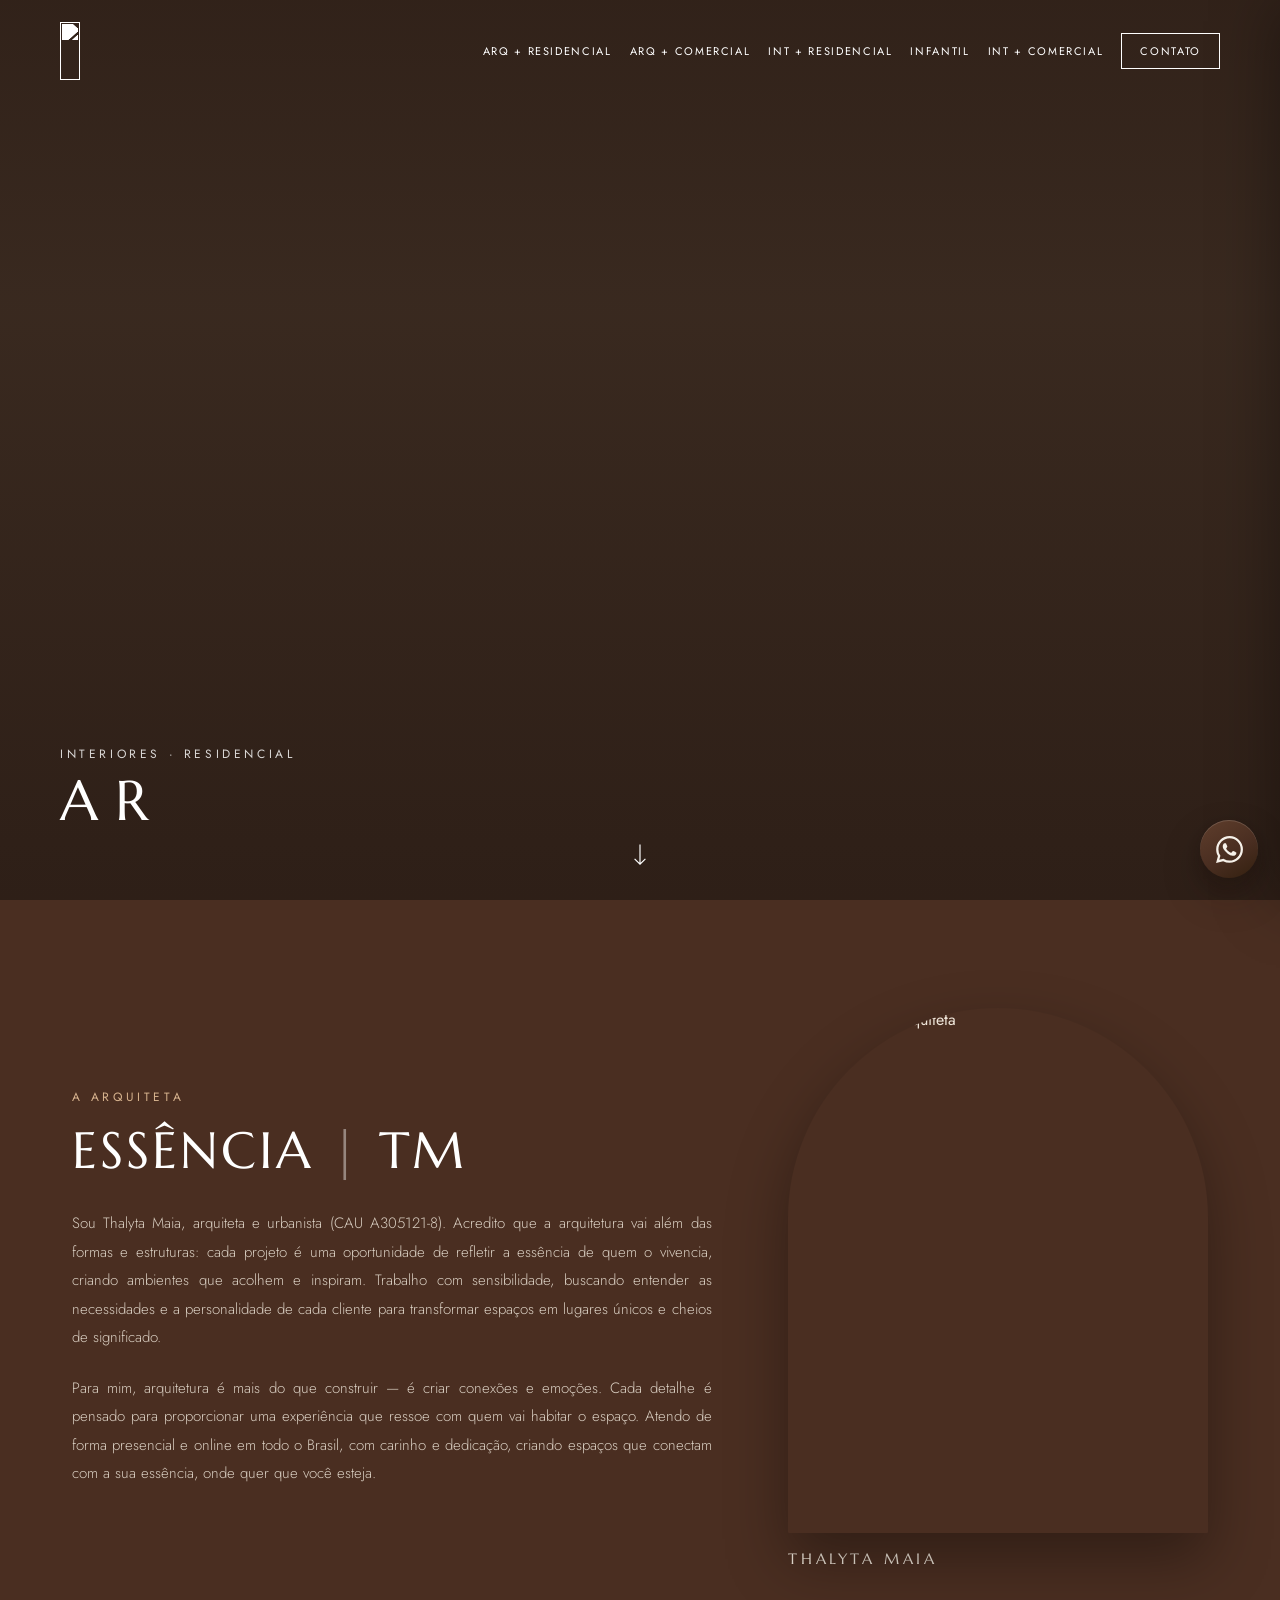
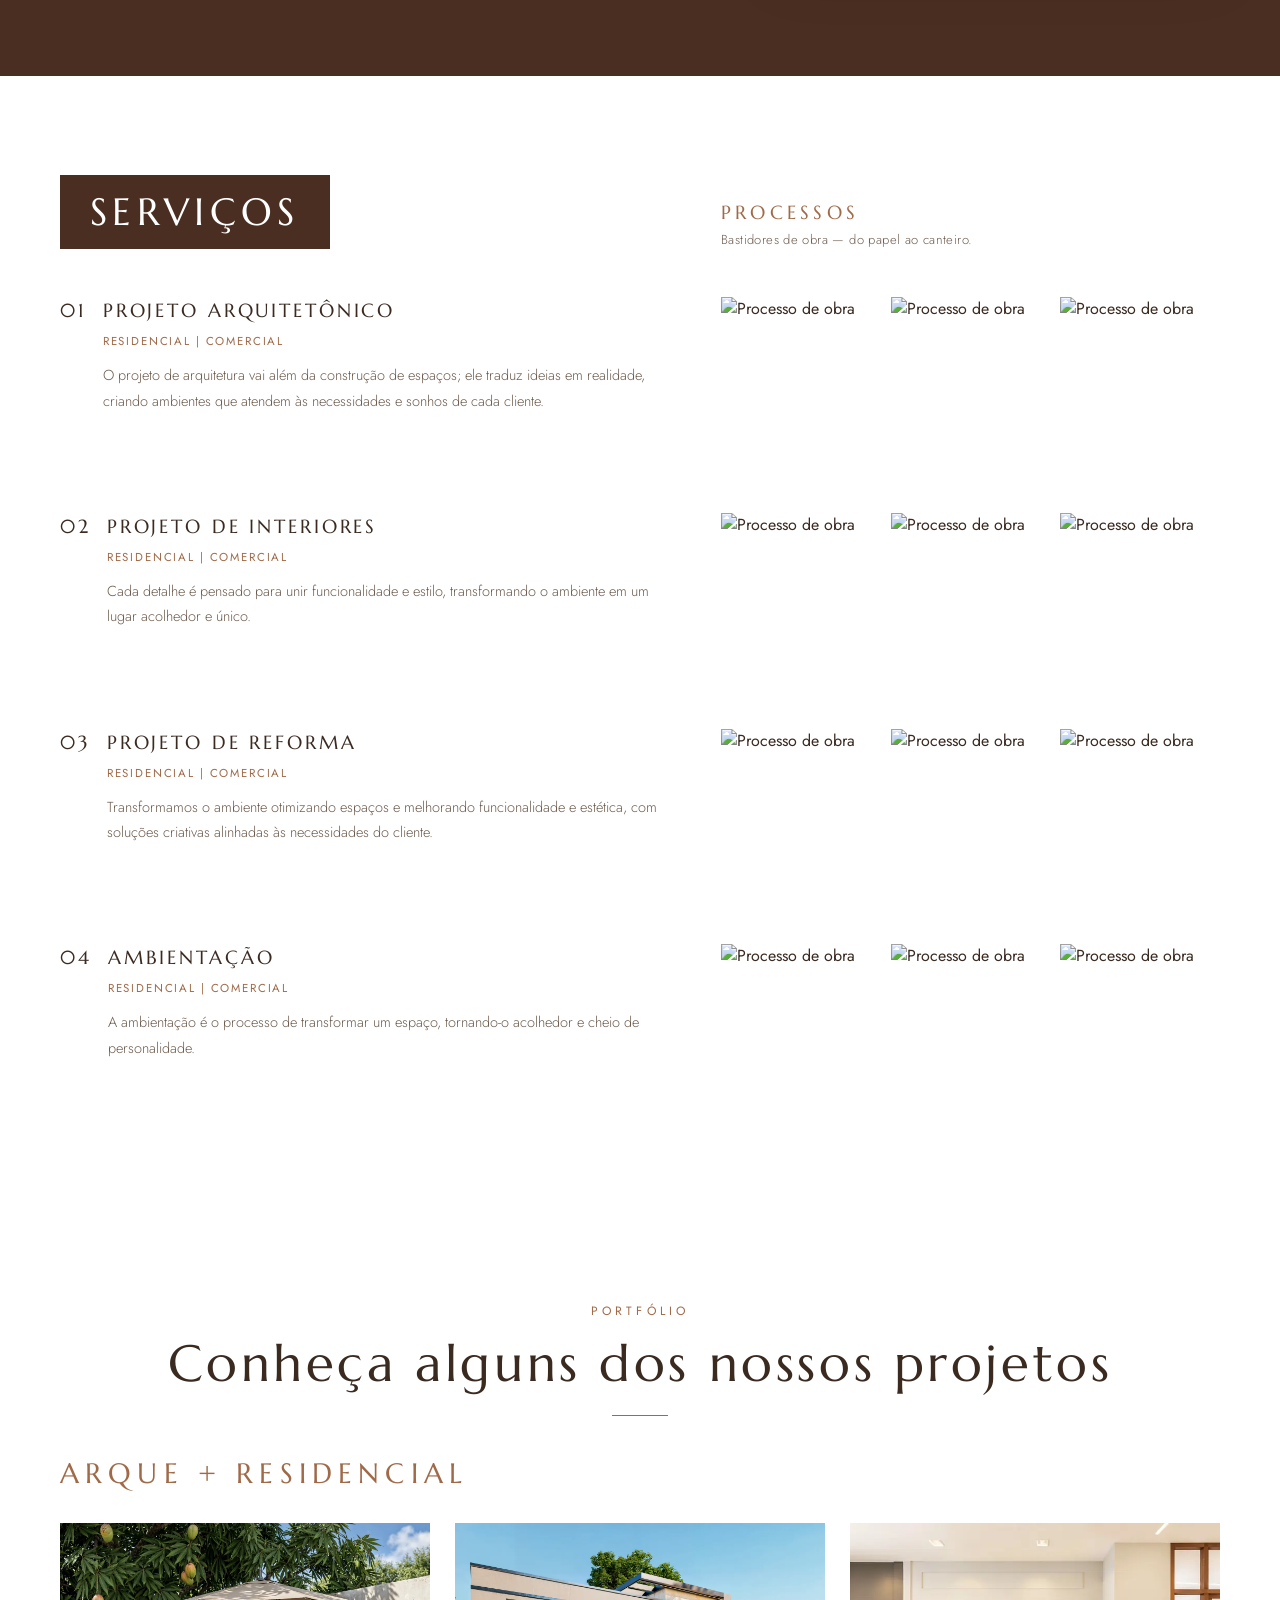
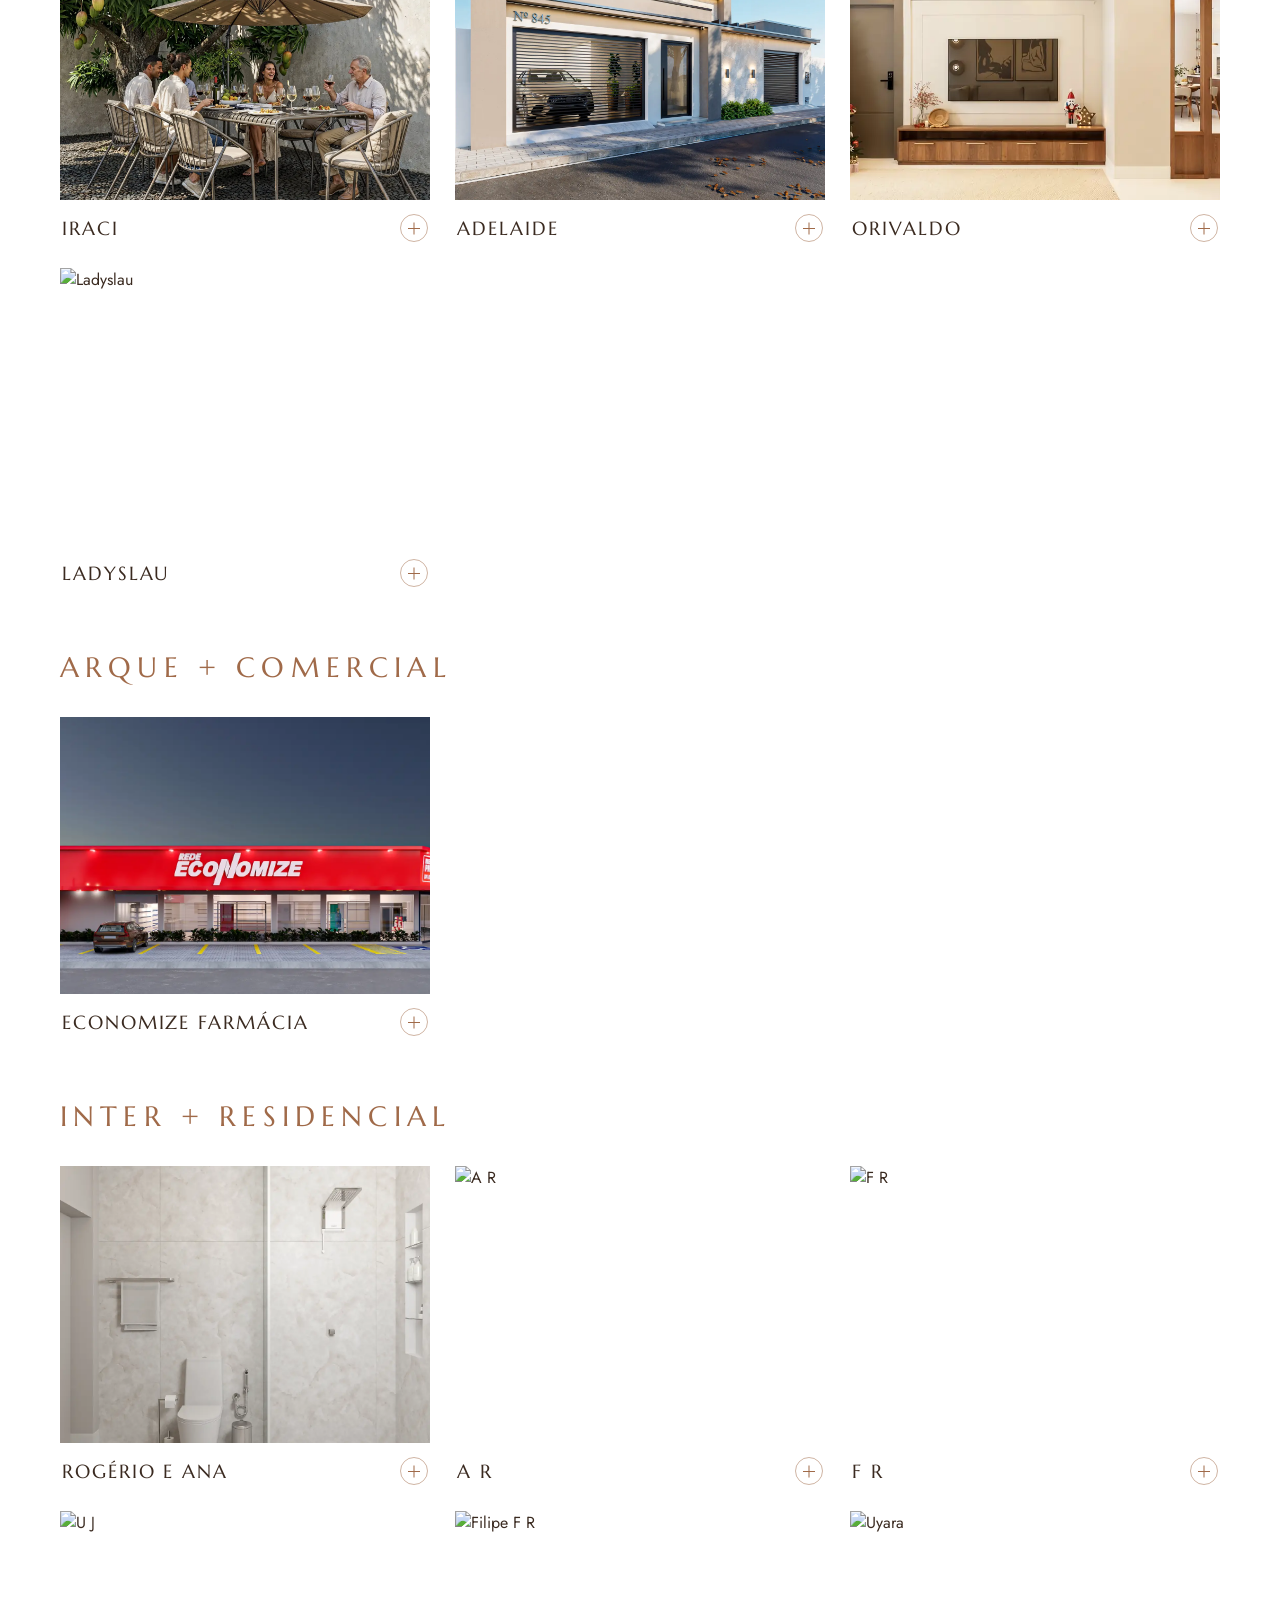
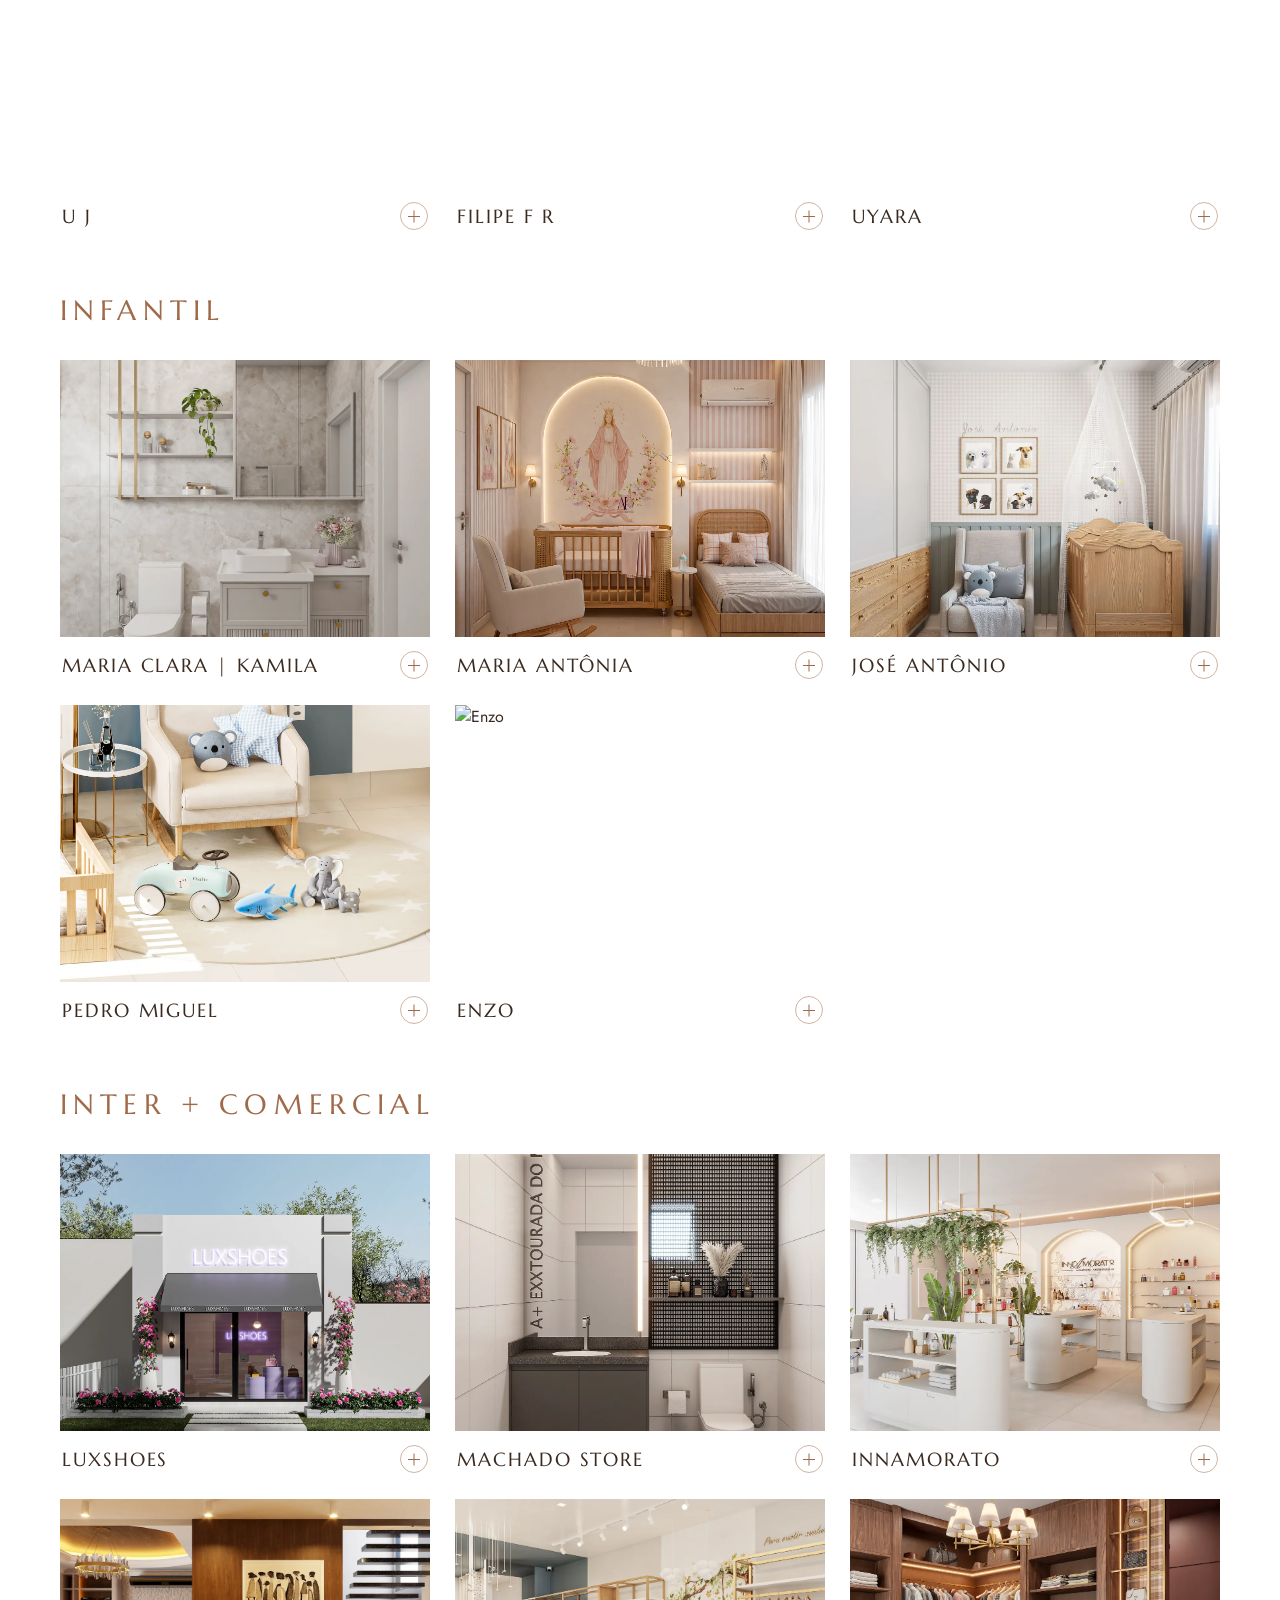
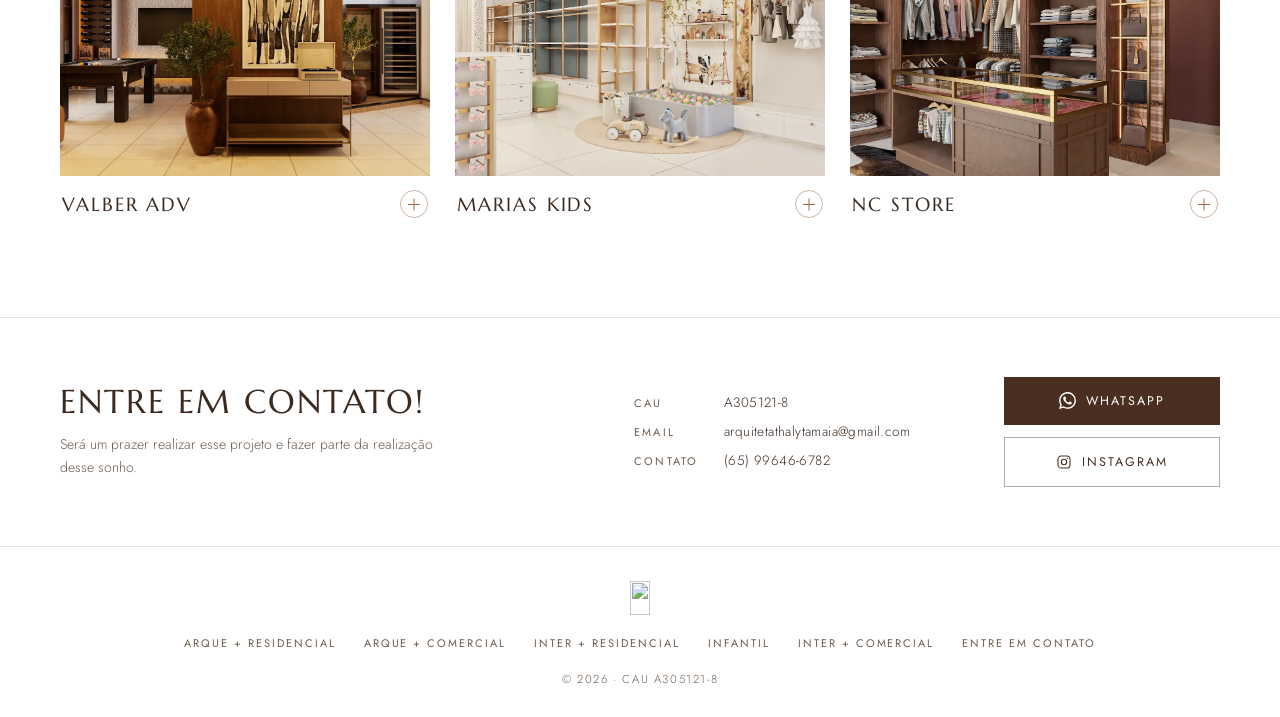
==== commit d40b6214: "feat: importa fotos reais de 15 projetos e limpa assets orfaos Portfolio: substitui os placeholders " ====
--- a/index.html
+++ b/index.html
@@ -290,6 +290,7 @@
       <a href="#arq-residencial" class="nav__link" data-navlink>Arq + Residencial</a>
       <a href="#arq-comercial" class="nav__link" data-navlink>Arq + Comercial</a>
       <a href="#int-residencial" class="nav__link" data-navlink>Int + Residencial</a>
+      <a href="#infantil" class="nav__link" data-navlink>Infantil</a>
       <a href="#int-comercial" class="nav__link" data-navlink>Int + Comercial</a>
       <a href="#contato" class="nav__link nav__link--btn" data-navlink>Contato</a>
     </div>
@@ -314,6 +315,7 @@
       <a href="#arq-residencial" data-drawerlink>Arq + Residencial</a>
       <a href="#arq-comercial" data-drawerlink>Arq + Comercial</a>
       <a href="#int-residencial" data-drawerlink>Int + Residencial</a>
+      <a href="#infantil" data-drawerlink>Infantil</a>
       <a href="#int-comercial" data-drawerlink>Int + Comercial</a>
       <a href="#contato" data-drawerlink>Contato</a>
     </nav>
@@ -512,10 +514,10 @@
         <!-- ===== Arque + Residencial ===== -->
         <h3 id="arq-residencial" class="projetos__group-title" data-reveal="up"><span>Arque + Residencial</span></h3>
         <div class="projetos__grid">
-          <details class="project" data-reveal="up" data-placeholder>
-            <summary class="project__cover">
-              <figure class="project__capa">
-                <img src="assets/pinterest/sala-jantar.jpg" alt="Iraci" loading="lazy">
+          <details class="project" data-reveal="up">
+            <summary class="project__cover">
+              <figure class="project__capa">
+                <img src="assets/projetos/iraci/01.webp" alt="Iraci" loading="lazy">
               </figure>
               <div class="project__label">
                 <h4 class="project__name">Iraci</h4>
@@ -526,17 +528,140 @@
               <div class="project__text">
                 <div class="kicker kicker--terra">Arquitetônico · Residencial</div>
                 <div class="rule-left"></div>
-                <p class="projetos__empty">Descrição e fotos reais — aguardando envio.</p>
-              </div>
-              <div class="project__media project__media--destaque">
-                <figure class="project__palco">
-                  <img src="assets/pinterest/sala-jantar.jpg" alt="Iraci" loading="lazy">
-                </figure>
-                <div class="project__thumbs">
-                  <button type="button" class="project__thumb"><img src="assets/pinterest/sala-jantar.jpg"
-                      alt="Iraci — ambiente" loading="lazy"></button>
-                  <button type="button" class="project__thumb"><img src="assets/pinterest/cozinha-marmore.jpg"
-                      alt="Iraci — ambiente" loading="lazy"></button>
+                <p>Este projeto foi concebido para valorizar a convivência, integrando arquitetura e paisagismo em uma
+                  linguagem atemporal. A proposta explora a conexão entre os ambientes internos e externos por meio de
+                  amplas aberturas, iluminação natural e elementos verdes que proporcionam conforto, bem-estar e uma
+                  atmosfera acolhedora.</p>
+                <p>A área externa assume papel protagonista, com pergolado florido, árvores frutíferas, espelho d'água e
+                  espaços destinados ao encontro e à permanência, criando cenários que estimulam momentos de lazer,
+                  contemplação e convivência em família. A paleta de materiais neutros, associada às texturas naturais e
+                  ao paisagismo exuberante, reforça a sensação de equilíbrio, leveza e sofisticação.</p>
+              </div>
+              <div class="project__media project__media--destaque">
+                <figure class="project__palco">
+                  <img src="assets/projetos/iraci/01.webp" alt="Iraci" loading="lazy">
+                </figure>
+                <div class="project__thumbs">
+                  <button type="button" class="project__thumb"><img src="assets/projetos/iraci/01.webp"
+                      alt="Iraci — ambiente 01" loading="lazy"></button>
+                  <button type="button" class="project__thumb"><img src="assets/projetos/iraci/02.webp"
+                      alt="Iraci — ambiente 02" loading="lazy"></button>
+                  <button type="button" class="project__thumb"><img src="assets/projetos/iraci/03.webp"
+                      alt="Iraci — ambiente 03" loading="lazy"></button>
+                  <button type="button" class="project__thumb"><img src="assets/projetos/iraci/04.webp"
+                      alt="Iraci — ambiente 04" loading="lazy"></button>
+                  <button type="button" class="project__thumb"><img src="assets/projetos/iraci/05.webp"
+                      alt="Iraci — ambiente 05" loading="lazy"></button>
+                  <button type="button" class="project__thumb"><img src="assets/projetos/iraci/06.webp"
+                      alt="Iraci — ambiente 06" loading="lazy"></button>
+                  <button type="button" class="project__thumb"><img src="assets/projetos/iraci/07.webp"
+                      alt="Iraci — ambiente 07" loading="lazy"></button>
+                  <button type="button" class="project__thumb"><img src="assets/projetos/iraci/08.webp"
+                      alt="Iraci — ambiente 08" loading="lazy"></button>
+                  <button type="button" class="project__thumb"><img src="assets/projetos/iraci/09.webp"
+                      alt="Iraci — ambiente 09" loading="lazy"></button>
+                  <button type="button" class="project__thumb"><img src="assets/projetos/iraci/10.webp"
+                      alt="Iraci — ambiente 10" loading="lazy"></button>
+                  <button type="button" class="project__thumb"><img src="assets/projetos/iraci/11.webp"
+                      alt="Iraci — ambiente 11" loading="lazy"></button>
+                  <button type="button" class="project__thumb"><img src="assets/projetos/iraci/12.webp"
+                      alt="Iraci — ambiente 12" loading="lazy"></button>
+                </div>
+                <p class="project__conta"></p>
+              </div>
+            </div>
+          </details>
+          <details class="project" data-reveal="up">
+            <summary class="project__cover">
+              <figure class="project__capa">
+                <img src="assets/projetos/adelaide/01.webp" alt="Adelaide" loading="lazy">
+              </figure>
+              <div class="project__label">
+                <h4 class="project__name">Adelaide</h4>
+                <span class="project__toggle" aria-hidden="true"></span>
+              </div>
+            </summary>
+            <div class="project__panel">
+              <div class="project__text">
+                <div class="kicker kicker--terra">Arquitetônico · Residencial</div>
+                <div class="rule-left"></div>
+                <p class="projetos__empty">Descrição — aguardando envio.</p>
+              </div>
+              <div class="project__media project__media--destaque">
+                <figure class="project__palco">
+                  <img src="assets/projetos/adelaide/01.webp" alt="Adelaide" loading="lazy">
+                </figure>
+                <div class="project__thumbs">
+                  <button type="button" class="project__thumb"><img src="assets/projetos/adelaide/01.webp"
+                      alt="Adelaide — ambiente 01" loading="lazy"></button>
+                  <button type="button" class="project__thumb"><img src="assets/projetos/adelaide/02.webp"
+                      alt="Adelaide — ambiente 02" loading="lazy"></button>
+                  <button type="button" class="project__thumb"><img src="assets/projetos/adelaide/03.webp"
+                      alt="Adelaide — ambiente 03" loading="lazy"></button>
+                  <button type="button" class="project__thumb"><img src="assets/projetos/adelaide/04.webp"
+                      alt="Adelaide — ambiente 04" loading="lazy"></button>
+                  <button type="button" class="project__thumb"><img src="assets/projetos/adelaide/05.webp"
+                      alt="Adelaide — ambiente 05" loading="lazy"></button>
+                  <button type="button" class="project__thumb"><img src="assets/projetos/adelaide/06.webp"
+                      alt="Adelaide — ambiente 06" loading="lazy"></button>
+                </div>
+                <p class="project__conta"></p>
+              </div>
+            </div>
+          </details>
+          <details class="project" data-reveal="up">
+            <summary class="project__cover">
+              <figure class="project__capa">
+                <img src="assets/projetos/orivaldo/01.webp" alt="Orivaldo" loading="lazy">
+              </figure>
+              <div class="project__label">
+                <h4 class="project__name">Orivaldo</h4>
+                <span class="project__toggle" aria-hidden="true"></span>
+              </div>
+            </summary>
+            <div class="project__panel">
+              <div class="project__text">
+                <div class="kicker kicker--terra">Arquitetônico · Residencial</div>
+                <div class="rule-left"></div>
+                <p>Com uma linguagem arquitetônica contemporânea, este projeto foi concebido para transmitir imponência
+                  por meio da simplicidade das formas, do equilíbrio volumétrico e da valorização dos materiais
+                  naturais. A composição da fachada explora linhas retas, planos sobrepostos e uma paleta neutra,
+                  resultando em uma arquitetura elegante, atemporal e de forte identidade.</p>
+                <p>O paisagismo integra-se à arquitetura como elemento essencial da composição, suavizando os volumes
+                  construídos e conferindo acolhimento à residência. O conjunto de palmeiras reforça a verticalidade da
+                  fachada e cria um marco visual de destaque, enquanto os maciços vegetais complementam a proposta com
+                  textura, frescor e equilíbrio.</p>
+                <p>A permeabilidade visual do acesso principal, associada aos elementos vazados e à iluminação
+                  decorativa, proporciona leveza e sofisticação, revelando uma residência que alia privacidade,
+                  funcionalidade e presença arquitetônica. O resultado é um projeto que expressa contemporaneidade,
+                  elegância e valorização dos espaços, concebido para oferecer uma experiência de morar marcada pelo
+                  conforto, pela integração com a natureza e pela estética refinada.</p>
+              </div>
+              <div class="project__media project__media--destaque">
+                <figure class="project__palco">
+                  <img src="assets/projetos/orivaldo/01.webp" alt="Orivaldo" loading="lazy">
+                </figure>
+                <div class="project__thumbs">
+                  <button type="button" class="project__thumb"><img src="assets/projetos/orivaldo/01.webp"
+                      alt="Orivaldo — ambiente 01" loading="lazy"></button>
+                  <button type="button" class="project__thumb"><img src="assets/projetos/orivaldo/02.webp"
+                      alt="Orivaldo — ambiente 02" loading="lazy"></button>
+                  <button type="button" class="project__thumb"><img src="assets/projetos/orivaldo/03.webp"
+                      alt="Orivaldo — ambiente 03" loading="lazy"></button>
+                  <button type="button" class="project__thumb"><img src="assets/projetos/orivaldo/04.webp"
+                      alt="Orivaldo — ambiente 04" loading="lazy"></button>
+                  <button type="button" class="project__thumb"><img src="assets/projetos/orivaldo/05.webp"
+                      alt="Orivaldo — ambiente 05" loading="lazy"></button>
+                  <button type="button" class="project__thumb"><img src="assets/projetos/orivaldo/06.webp"
+                      alt="Orivaldo — ambiente 06" loading="lazy"></button>
+                  <button type="button" class="project__thumb"><img src="assets/projetos/orivaldo/07.webp"
+                      alt="Orivaldo — ambiente 07" loading="lazy"></button>
+                  <button type="button" class="project__thumb"><img src="assets/projetos/orivaldo/08.webp"
+                      alt="Orivaldo — ambiente 08" loading="lazy"></button>
+                  <button type="button" class="project__thumb"><img src="assets/projetos/orivaldo/09.webp"
+                      alt="Orivaldo — ambiente 09" loading="lazy"></button>
+                  <button type="button" class="project__thumb"><img src="assets/projetos/orivaldo/10.webp"
+                      alt="Orivaldo — ambiente 10" loading="lazy"></button>
                 </div>
                 <p class="project__conta"></p>
               </div>
@@ -572,36 +697,6 @@
               </div>
             </div>
           </details>
-          <details class="project" data-reveal="up" data-placeholder>
-            <summary class="project__cover">
-              <figure class="project__capa">
-                <img src="assets/pinterest/lounge-verde.jpg" alt="Adelaide" loading="lazy">
-              </figure>
-              <div class="project__label">
-                <h4 class="project__name">Adelaide</h4>
-                <span class="project__toggle" aria-hidden="true"></span>
-              </div>
-            </summary>
-            <div class="project__panel">
-              <div class="project__text">
-                <div class="kicker kicker--terra">Arquitetônico · Residencial</div>
-                <div class="rule-left"></div>
-                <p class="projetos__empty">Descrição e fotos reais — aguardando envio.</p>
-              </div>
-              <div class="project__media project__media--destaque">
-                <figure class="project__palco">
-                  <img src="assets/pinterest/lounge-verde.jpg" alt="Adelaide" loading="lazy">
-                </figure>
-                <div class="project__thumbs">
-                  <button type="button" class="project__thumb"><img src="assets/pinterest/lounge-verde.jpg"
-                      alt="Adelaide — ambiente" loading="lazy"></button>
-                  <button type="button" class="project__thumb"><img src="assets/pinterest/quarto-casal.jpg"
-                      alt="Adelaide — ambiente" loading="lazy"></button>
-                </div>
-                <p class="project__conta"></p>
-              </div>
-            </div>
-          </details>
         </div>
       </div>
 
@@ -609,10 +704,10 @@
         <!-- ===== Arque + Comercial ===== -->
         <h3 id="arq-comercial" class="projetos__group-title" data-reveal="up"><span>Arque + Comercial</span></h3>
         <div class="projetos__grid">
-          <details class="project" data-reveal="up" data-placeholder>
-            <summary class="project__cover">
-              <figure class="project__capa">
-                <img src="assets/pinterest/marias-kids-fachada.jpg" alt="Economize Farmácia" loading="lazy">
+          <details class="project" data-reveal="up">
+            <summary class="project__cover">
+              <figure class="project__capa">
+                <img src="assets/projetos/economize/01.webp" alt="Economize Farmácia" loading="lazy">
               </figure>
               <div class="project__label">
                 <h4 class="project__name">Economize Farmácia</h4>
@@ -623,17 +718,17 @@
               <div class="project__text">
                 <div class="kicker kicker--terra">Arquitetônico · Comercial</div>
                 <div class="rule-left"></div>
-                <p class="projetos__empty">Descrição e fotos reais — aguardando envio.</p>
-              </div>
-              <div class="project__media project__media--destaque">
-                <figure class="project__palco">
-                  <img src="assets/pinterest/marias-kids-fachada.jpg" alt="Economize Farmácia" loading="lazy">
-                </figure>
-                <div class="project__thumbs">
-                  <button type="button" class="project__thumb"><img src="assets/pinterest/marias-kids-fachada.jpg"
-                      alt="Economize Farmácia — fachada" loading="lazy"></button>
-                  <button type="button" class="project__thumb"><img src="assets/pinterest/escritorio-orion.jpg"
-                      alt="Economize Farmácia — interior" loading="lazy"></button>
+                <p class="projetos__empty">Descrição — aguardando envio.</p>
+              </div>
+              <div class="project__media project__media--destaque">
+                <figure class="project__palco">
+                  <img src="assets/projetos/economize/01.webp" alt="Economize Farmácia" loading="lazy">
+                </figure>
+                <div class="project__thumbs">
+                  <button type="button" class="project__thumb"><img src="assets/projetos/economize/01.webp"
+                      alt="Economize Farmácia — ambiente 01" loading="lazy"></button>
+                  <button type="button" class="project__thumb"><img src="assets/projetos/economize/02.webp"
+                      alt="Economize Farmácia — ambiente 02" loading="lazy"></button>
                 </div>
                 <p class="project__conta"></p>
               </div>
@@ -646,6 +741,80 @@
         <!-- ===== Inter + Residencial ===== -->
         <h3 id="int-residencial" class="projetos__group-title" data-reveal="up"><span>Inter + Residencial</span></h3>
         <div class="projetos__grid">
+          <details class="project" data-reveal="up">
+            <summary class="project__cover">
+              <figure class="project__capa">
+                <img src="assets/projetos/rogerio-ana/01.webp" alt="Rogério e Ana" loading="lazy">
+              </figure>
+              <div class="project__label">
+                <h4 class="project__name">Rogério e Ana</h4>
+                <span class="project__toggle" aria-hidden="true"></span>
+              </div>
+            </summary>
+            <div class="project__panel">
+              <div class="project__text">
+                <div class="kicker kicker--terra">Interiores · Residencial</div>
+                <div class="rule-left"></div>
+                <p class="projetos__empty">Descrição — aguardando envio.</p>
+              </div>
+              <div class="project__media project__media--destaque">
+                <figure class="project__palco">
+                  <img src="assets/projetos/rogerio-ana/01.webp" alt="Rogério e Ana" loading="lazy">
+                </figure>
+                <div class="project__thumbs">
+                  <button type="button" class="project__thumb"><img src="assets/projetos/rogerio-ana/01.webp"
+                      alt="Rogério e Ana — ambiente 01" loading="lazy"></button>
+                  <button type="button" class="project__thumb"><img src="assets/projetos/rogerio-ana/02.webp"
+                      alt="Rogério e Ana — ambiente 02" loading="lazy"></button>
+                  <button type="button" class="project__thumb"><img src="assets/projetos/rogerio-ana/03.webp"
+                      alt="Rogério e Ana — ambiente 03" loading="lazy"></button>
+                  <button type="button" class="project__thumb"><img src="assets/projetos/rogerio-ana/04.webp"
+                      alt="Rogério e Ana — ambiente 04" loading="lazy"></button>
+                  <button type="button" class="project__thumb"><img src="assets/projetos/rogerio-ana/05.webp"
+                      alt="Rogério e Ana — ambiente 05" loading="lazy"></button>
+                  <button type="button" class="project__thumb"><img src="assets/projetos/rogerio-ana/06.webp"
+                      alt="Rogério e Ana — ambiente 06" loading="lazy"></button>
+                  <button type="button" class="project__thumb"><img src="assets/projetos/rogerio-ana/07.webp"
+                      alt="Rogério e Ana — ambiente 07" loading="lazy"></button>
+                  <button type="button" class="project__thumb"><img src="assets/projetos/rogerio-ana/08.webp"
+                      alt="Rogério e Ana — ambiente 08" loading="lazy"></button>
+                  <button type="button" class="project__thumb"><img src="assets/projetos/rogerio-ana/09.webp"
+                      alt="Rogério e Ana — ambiente 09" loading="lazy"></button>
+                  <button type="button" class="project__thumb"><img src="assets/projetos/rogerio-ana/10.webp"
+                      alt="Rogério e Ana — ambiente 10" loading="lazy"></button>
+                  <button type="button" class="project__thumb"><img src="assets/projetos/rogerio-ana/11.webp"
+                      alt="Rogério e Ana — ambiente 11" loading="lazy"></button>
+                  <button type="button" class="project__thumb"><img src="assets/projetos/rogerio-ana/12.webp"
+                      alt="Rogério e Ana — ambiente 12" loading="lazy"></button>
+                  <button type="button" class="project__thumb"><img src="assets/projetos/rogerio-ana/13.webp"
+                      alt="Rogério e Ana — ambiente 13" loading="lazy"></button>
+                  <button type="button" class="project__thumb"><img src="assets/projetos/rogerio-ana/14.webp"
+                      alt="Rogério e Ana — ambiente 14" loading="lazy"></button>
+                  <button type="button" class="project__thumb"><img src="assets/projetos/rogerio-ana/15.webp"
+                      alt="Rogério e Ana — ambiente 15" loading="lazy"></button>
+                  <button type="button" class="project__thumb"><img src="assets/projetos/rogerio-ana/16.webp"
+                      alt="Rogério e Ana — ambiente 16" loading="lazy"></button>
+                  <button type="button" class="project__thumb"><img src="assets/projetos/rogerio-ana/17.webp"
+                      alt="Rogério e Ana — ambiente 17" loading="lazy"></button>
+                  <button type="button" class="project__thumb"><img src="assets/projetos/rogerio-ana/18.webp"
+                      alt="Rogério e Ana — ambiente 18" loading="lazy"></button>
+                  <button type="button" class="project__thumb"><img src="assets/projetos/rogerio-ana/19.webp"
+                      alt="Rogério e Ana — ambiente 19" loading="lazy"></button>
+                  <button type="button" class="project__thumb"><img src="assets/projetos/rogerio-ana/20.webp"
+                      alt="Rogério e Ana — ambiente 20" loading="lazy"></button>
+                  <button type="button" class="project__thumb"><img src="assets/projetos/rogerio-ana/21.webp"
+                      alt="Rogério e Ana — ambiente 21" loading="lazy"></button>
+                  <button type="button" class="project__thumb"><img src="assets/projetos/rogerio-ana/22.webp"
+                      alt="Rogério e Ana — ambiente 22" loading="lazy"></button>
+                  <button type="button" class="project__thumb"><img src="assets/projetos/rogerio-ana/23.webp"
+                      alt="Rogério e Ana — ambiente 23" loading="lazy"></button>
+                  <button type="button" class="project__thumb"><img src="assets/projetos/rogerio-ana/24.webp"
+                      alt="Rogério e Ana — ambiente 24" loading="lazy"></button>
+                </div>
+                <p class="project__conta"></p>
+              </div>
+            </div>
+          </details>
           <details class="project" data-reveal="up">
             <summary class="project__cover">
               <figure class="project__capa">
@@ -914,66 +1083,6 @@
               </div>
             </div>
           </details>
-          <details class="project" data-reveal="up" data-placeholder>
-            <summary class="project__cover">
-              <figure class="project__capa">
-                <img src="assets/pinterest/sala-jantar.jpg" alt="Orivaldo" loading="lazy">
-              </figure>
-              <div class="project__label">
-                <h4 class="project__name">Orivaldo</h4>
-                <span class="project__toggle" aria-hidden="true"></span>
-              </div>
-            </summary>
-            <div class="project__panel">
-              <div class="project__text">
-                <div class="kicker kicker--terra">Interiores · Residencial</div>
-                <div class="rule-left"></div>
-                <p class="projetos__empty">Descrição e fotos reais — aguardando envio.</p>
-              </div>
-              <div class="project__media project__media--destaque">
-                <figure class="project__palco">
-                  <img src="assets/pinterest/sala-jantar.jpg" alt="Orivaldo" loading="lazy">
-                </figure>
-                <div class="project__thumbs">
-                  <button type="button" class="project__thumb"><img src="assets/pinterest/sala-jantar.jpg"
-                      alt="Orivaldo — ambiente" loading="lazy"></button>
-                  <button type="button" class="project__thumb"><img src="assets/pinterest/banheiro-terrazzo.jpg"
-                      alt="Orivaldo — ambiente" loading="lazy"></button>
-                </div>
-                <p class="project__conta"></p>
-              </div>
-            </div>
-          </details>
-          <details class="project" data-reveal="up" data-placeholder>
-            <summary class="project__cover">
-              <figure class="project__capa">
-                <img src="assets/pinterest/lavabo-toucador.jpg" alt="Rogério e Ana" loading="lazy">
-              </figure>
-              <div class="project__label">
-                <h4 class="project__name">Rogério e Ana</h4>
-                <span class="project__toggle" aria-hidden="true"></span>
-              </div>
-            </summary>
-            <div class="project__panel">
-              <div class="project__text">
-                <div class="kicker kicker--terra">Interiores · Residencial</div>
-                <div class="rule-left"></div>
-                <p class="projetos__empty">Descrição e fotos reais — aguardando envio.</p>
-              </div>
-              <div class="project__media project__media--destaque">
-                <figure class="project__palco">
-                  <img src="assets/pinterest/lavabo-toucador.jpg" alt="Rogério e Ana" loading="lazy">
-                </figure>
-                <div class="project__thumbs">
-                  <button type="button" class="project__thumb"><img src="assets/pinterest/lavabo-toucador.jpg"
-                      alt="Rogério e Ana — ambiente" loading="lazy"></button>
-                  <button type="button" class="project__thumb"><img src="assets/pinterest/cozinha-marmore.jpg"
-                      alt="Rogério e Ana — ambiente" loading="lazy"></button>
-                </div>
-                <p class="project__conta"></p>
-              </div>
-            </div>
-          </details>
         </div>
       </div>
 
@@ -981,10 +1090,10 @@
         <!-- ===== Infantil (sub-aba nova, pedida na reunião) ===== -->
         <h3 id="infantil" class="projetos__group-title" data-reveal="up"><span>Infantil</span></h3>
         <div class="projetos__grid">
-          <details class="project" data-reveal="up" data-placeholder>
-            <summary class="project__cover">
-              <figure class="project__capa">
-                <img src="assets/pinterest/quarto-infantil-floral.jpg" alt="Maria Clara | Kamila" loading="lazy">
+          <details class="project" data-reveal="up">
+            <summary class="project__cover">
+              <figure class="project__capa">
+                <img src="assets/projetos/maria-clara/01.webp" alt="Maria Clara | Kamila" loading="lazy">
               </figure>
               <div class="project__label">
                 <h4 class="project__name">Maria Clara | Kamila</h4>
@@ -995,26 +1104,54 @@
               <div class="project__text">
                 <div class="kicker kicker--terra">Interiores · Infantil</div>
                 <div class="rule-left"></div>
-                <p class="projetos__empty">Descrição e fotos reais — aguardando envio.</p>
-              </div>
-              <div class="project__media project__media--destaque">
-                <figure class="project__palco">
-                  <img src="assets/pinterest/quarto-infantil-floral.jpg" alt="Maria Clara | Kamila" loading="lazy">
-                </figure>
-                <div class="project__thumbs">
-                  <button type="button" class="project__thumb"><img src="assets/pinterest/quarto-infantil-floral.jpg"
-                      alt="Maria Clara | Kamila — ambiente" loading="lazy"></button>
-                  <button type="button" class="project__thumb"><img src="assets/pinterest/bercario.jpg"
-                      alt="Maria Clara | Kamila — ambiente" loading="lazy"></button>
-                </div>
-                <p class="project__conta"></p>
-              </div>
-            </div>
-          </details>
-          <details class="project" data-reveal="up" data-placeholder>
-            <summary class="project__cover">
-              <figure class="project__capa">
-                <img src="assets/pinterest/bercario.jpg" alt="Maria Antônia" loading="lazy">
+                <p class="projetos__empty">Descrição — aguardando envio.</p>
+              </div>
+              <div class="project__media project__media--destaque">
+                <figure class="project__palco">
+                  <img src="assets/projetos/maria-clara/01.webp" alt="Maria Clara | Kamila" loading="lazy">
+                </figure>
+                <div class="project__thumbs">
+                  <button type="button" class="project__thumb"><img src="assets/projetos/maria-clara/01.webp"
+                      alt="Maria Clara | Kamila — ambiente 01" loading="lazy"></button>
+                  <button type="button" class="project__thumb"><img src="assets/projetos/maria-clara/02.webp"
+                      alt="Maria Clara | Kamila — ambiente 02" loading="lazy"></button>
+                  <button type="button" class="project__thumb"><img src="assets/projetos/maria-clara/03.webp"
+                      alt="Maria Clara | Kamila — ambiente 03" loading="lazy"></button>
+                  <button type="button" class="project__thumb"><img src="assets/projetos/maria-clara/04.webp"
+                      alt="Maria Clara | Kamila — ambiente 04" loading="lazy"></button>
+                  <button type="button" class="project__thumb"><img src="assets/projetos/maria-clara/05.webp"
+                      alt="Maria Clara | Kamila — ambiente 05" loading="lazy"></button>
+                  <button type="button" class="project__thumb"><img src="assets/projetos/maria-clara/06.webp"
+                      alt="Maria Clara | Kamila — ambiente 06" loading="lazy"></button>
+                  <button type="button" class="project__thumb"><img src="assets/projetos/maria-clara/07.webp"
+                      alt="Maria Clara | Kamila — ambiente 07" loading="lazy"></button>
+                  <button type="button" class="project__thumb"><img src="assets/projetos/maria-clara/08.webp"
+                      alt="Maria Clara | Kamila — ambiente 08" loading="lazy"></button>
+                  <button type="button" class="project__thumb"><img src="assets/projetos/maria-clara/09.webp"
+                      alt="Maria Clara | Kamila — ambiente 09" loading="lazy"></button>
+                  <button type="button" class="project__thumb"><img src="assets/projetos/maria-clara/10.webp"
+                      alt="Maria Clara | Kamila — ambiente 10" loading="lazy"></button>
+                  <button type="button" class="project__thumb"><img src="assets/projetos/maria-clara/11.webp"
+                      alt="Maria Clara | Kamila — ambiente 11" loading="lazy"></button>
+                  <button type="button" class="project__thumb"><img src="assets/projetos/maria-clara/12.webp"
+                      alt="Maria Clara | Kamila — ambiente 12" loading="lazy"></button>
+                  <button type="button" class="project__thumb"><img src="assets/projetos/maria-clara/13.webp"
+                      alt="Maria Clara | Kamila — ambiente 13" loading="lazy"></button>
+                  <button type="button" class="project__thumb"><img src="assets/projetos/maria-clara/14.webp"
+                      alt="Maria Clara | Kamila — ambiente 14" loading="lazy"></button>
+                  <button type="button" class="project__thumb"><img src="assets/projetos/maria-clara/15.webp"
+                      alt="Maria Clara | Kamila — ambiente 15" loading="lazy"></button>
+                  <button type="button" class="project__thumb"><img src="assets/projetos/maria-clara/16.webp"
+                      alt="Maria Clara | Kamila — ambiente 16" loading="lazy"></button>
+                </div>
+                <p class="project__conta"></p>
+              </div>
+            </div>
+          </details>
+          <details class="project" data-reveal="up">
+            <summary class="project__cover">
+              <figure class="project__capa">
+                <img src="assets/projetos/maria-antonia/01.webp" alt="Maria Antônia" loading="lazy">
               </figure>
               <div class="project__label">
                 <h4 class="project__name">Maria Antônia</h4>
@@ -1025,26 +1162,40 @@
               <div class="project__text">
                 <div class="kicker kicker--terra">Interiores · Infantil</div>
                 <div class="rule-left"></div>
-                <p class="projetos__empty">Descrição e fotos reais — aguardando envio.</p>
-              </div>
-              <div class="project__media project__media--destaque">
-                <figure class="project__palco">
-                  <img src="assets/pinterest/bercario.jpg" alt="Maria Antônia" loading="lazy">
-                </figure>
-                <div class="project__thumbs">
-                  <button type="button" class="project__thumb"><img src="assets/pinterest/bercario.jpg"
-                      alt="Maria Antônia — ambiente" loading="lazy"></button>
-                  <button type="button" class="project__thumb"><img src="assets/pinterest/quarto-infantil-comoda.jpg"
-                      alt="Maria Antônia — ambiente" loading="lazy"></button>
-                </div>
-                <p class="project__conta"></p>
-              </div>
-            </div>
-          </details>
-          <details class="project" data-reveal="up" data-placeholder>
-            <summary class="project__cover">
-              <figure class="project__capa">
-                <img src="assets/pinterest/quarto-infantil-comoda.jpg" alt="José Antônio" loading="lazy">
+                <p class="projetos__empty">Descrição — aguardando envio.</p>
+              </div>
+              <div class="project__media project__media--destaque">
+                <figure class="project__palco">
+                  <img src="assets/projetos/maria-antonia/01.webp" alt="Maria Antônia" loading="lazy">
+                </figure>
+                <div class="project__thumbs">
+                  <button type="button" class="project__thumb"><img src="assets/projetos/maria-antonia/01.webp"
+                      alt="Maria Antônia — ambiente 01" loading="lazy"></button>
+                  <button type="button" class="project__thumb"><img src="assets/projetos/maria-antonia/02.webp"
+                      alt="Maria Antônia — ambiente 02" loading="lazy"></button>
+                  <button type="button" class="project__thumb"><img src="assets/projetos/maria-antonia/03.webp"
+                      alt="Maria Antônia — ambiente 03" loading="lazy"></button>
+                  <button type="button" class="project__thumb"><img src="assets/projetos/maria-antonia/04.webp"
+                      alt="Maria Antônia — ambiente 04" loading="lazy"></button>
+                  <button type="button" class="project__thumb"><img src="assets/projetos/maria-antonia/05.webp"
+                      alt="Maria Antônia — ambiente 05" loading="lazy"></button>
+                  <button type="button" class="project__thumb"><img src="assets/projetos/maria-antonia/06.webp"
+                      alt="Maria Antônia — ambiente 06" loading="lazy"></button>
+                  <button type="button" class="project__thumb"><img src="assets/projetos/maria-antonia/07.webp"
+                      alt="Maria Antônia — ambiente 07" loading="lazy"></button>
+                  <button type="button" class="project__thumb"><img src="assets/projetos/maria-antonia/08.webp"
+                      alt="Maria Antônia — ambiente 08" loading="lazy"></button>
+                  <button type="button" class="project__thumb"><img src="assets/projetos/maria-antonia/09.webp"
+                      alt="Maria Antônia — ambiente 09" loading="lazy"></button>
+                </div>
+                <p class="project__conta"></p>
+              </div>
+            </div>
+          </details>
+          <details class="project" data-reveal="up">
+            <summary class="project__cover">
+              <figure class="project__capa">
+                <img src="assets/projetos/jose-antonio/01.webp" alt="José Antônio" loading="lazy">
               </figure>
               <div class="project__label">
                 <h4 class="project__name">José Antônio</h4>
@@ -1055,26 +1206,24 @@
               <div class="project__text">
                 <div class="kicker kicker--terra">Interiores · Infantil</div>
                 <div class="rule-left"></div>
-                <p class="projetos__empty">Descrição e fotos reais — aguardando envio.</p>
-              </div>
-              <div class="project__media project__media--destaque">
-                <figure class="project__palco">
-                  <img src="assets/pinterest/quarto-infantil-comoda.jpg" alt="José Antônio" loading="lazy">
-                </figure>
-                <div class="project__thumbs">
-                  <button type="button" class="project__thumb"><img src="assets/pinterest/quarto-infantil-comoda.jpg"
-                      alt="José Antônio — ambiente" loading="lazy"></button>
-                  <button type="button" class="project__thumb"><img src="assets/pinterest/quarto-infantil-floral.jpg"
-                      alt="José Antônio — ambiente" loading="lazy"></button>
-                </div>
-                <p class="project__conta"></p>
-              </div>
-            </div>
-          </details>
-          <details class="project" data-reveal="up" data-placeholder>
-            <summary class="project__cover">
-              <figure class="project__capa">
-                <img src="assets/pinterest/quarto-infantil-floral.jpg" alt="Pedro Miguel" loading="lazy">
+                <p class="projetos__empty">Descrição — aguardando envio.</p>
+              </div>
+              <div class="project__media project__media--destaque">
+                <figure class="project__palco">
+                  <img src="assets/projetos/jose-antonio/01.webp" alt="José Antônio" loading="lazy">
+                </figure>
+                <div class="project__thumbs">
+                  <button type="button" class="project__thumb"><img src="assets/projetos/jose-antonio/01.webp"
+                      alt="José Antônio — ambiente 01" loading="lazy"></button>
+                </div>
+                <p class="project__conta"></p>
+              </div>
+            </div>
+          </details>
+          <details class="project" data-reveal="up">
+            <summary class="project__cover">
+              <figure class="project__capa">
+                <img src="assets/projetos/pedro-miguel/01.webp" alt="Pedro Miguel" loading="lazy">
               </figure>
               <div class="project__label">
                 <h4 class="project__name">Pedro Miguel</h4>
@@ -1085,17 +1234,27 @@
               <div class="project__text">
                 <div class="kicker kicker--terra">Interiores · Infantil</div>
                 <div class="rule-left"></div>
-                <p class="projetos__empty">Descrição e fotos reais — aguardando envio.</p>
-              </div>
-              <div class="project__media project__media--destaque">
-                <figure class="project__palco">
-                  <img src="assets/pinterest/quarto-infantil-floral.jpg" alt="Pedro Miguel" loading="lazy">
-                </figure>
-                <div class="project__thumbs">
-                  <button type="button" class="project__thumb"><img src="assets/pinterest/quarto-infantil-floral.jpg"
-                      alt="Pedro Miguel — ambiente" loading="lazy"></button>
-                  <button type="button" class="project__thumb"><img src="assets/pinterest/quarto-casal.jpg"
-                      alt="Pedro Miguel — ambiente" loading="lazy"></button>
+                <p class="projetos__empty">Descrição — aguardando envio.</p>
+              </div>
+              <div class="project__media project__media--destaque">
+                <figure class="project__palco">
+                  <img src="assets/projetos/pedro-miguel/01.webp" alt="Pedro Miguel" loading="lazy">
+                </figure>
+                <div class="project__thumbs">
+                  <button type="button" class="project__thumb"><img src="assets/projetos/pedro-miguel/01.webp"
+                      alt="Pedro Miguel — ambiente 01" loading="lazy"></button>
+                  <button type="button" class="project__thumb"><img src="assets/projetos/pedro-miguel/02.webp"
+                      alt="Pedro Miguel — ambiente 02" loading="lazy"></button>
+                  <button type="button" class="project__thumb"><img src="assets/projetos/pedro-miguel/03.webp"
+                      alt="Pedro Miguel — ambiente 03" loading="lazy"></button>
+                  <button type="button" class="project__thumb"><img src="assets/projetos/pedro-miguel/04.webp"
+                      alt="Pedro Miguel — ambiente 04" loading="lazy"></button>
+                  <button type="button" class="project__thumb"><img src="assets/projetos/pedro-miguel/05.webp"
+                      alt="Pedro Miguel — ambiente 05" loading="lazy"></button>
+                  <button type="button" class="project__thumb"><img src="assets/projetos/pedro-miguel/06.webp"
+                      alt="Pedro Miguel — ambiente 06" loading="lazy"></button>
+                  <button type="button" class="project__thumb"><img src="assets/projetos/pedro-miguel/07.webp"
+                      alt="Pedro Miguel — ambiente 07" loading="lazy"></button>
                 </div>
                 <p class="project__conta"></p>
               </div>
@@ -1138,10 +1297,10 @@
         <!-- ===== Inter + Comercial ===== -->
         <h3 id="int-comercial" class="projetos__group-title" data-reveal="up"><span>Inter + Comercial</span></h3>
         <div class="projetos__grid">
-          <details class="project" data-reveal="up" data-placeholder>
-            <summary class="project__cover">
-              <figure class="project__capa">
-                <img src="assets/pinterest/escritorio-orion.jpg" alt="Luxshoes" loading="lazy">
+          <details class="project" data-reveal="up">
+            <summary class="project__cover">
+              <figure class="project__capa">
+                <img src="assets/projetos/luxshoes/01.webp" alt="Luxshoes" loading="lazy">
               </figure>
               <div class="project__label">
                 <h4 class="project__name">Luxshoes</h4>
@@ -1152,26 +1311,30 @@
               <div class="project__text">
                 <div class="kicker kicker--terra">Interiores · Comercial</div>
                 <div class="rule-left"></div>
-                <p class="projetos__empty">Descrição e fotos reais — aguardando envio.</p>
-              </div>
-              <div class="project__media project__media--destaque">
-                <figure class="project__palco">
-                  <img src="assets/pinterest/escritorio-orion.jpg" alt="Luxshoes" loading="lazy">
-                </figure>
-                <div class="project__thumbs">
-                  <button type="button" class="project__thumb"><img src="assets/pinterest/escritorio-orion.jpg"
-                      alt="Luxshoes — ambiente" loading="lazy"></button>
-                  <button type="button" class="project__thumb"><img src="assets/pinterest/lounge-verde.jpg"
-                      alt="Luxshoes — ambiente" loading="lazy"></button>
-                </div>
-                <p class="project__conta"></p>
-              </div>
-            </div>
-          </details>
-          <details class="project" data-reveal="up" data-placeholder>
-            <summary class="project__cover">
-              <figure class="project__capa">
-                <img src="assets/pinterest/lounge-verde.jpg" alt="Machado Store" loading="lazy">
+                <p class="projetos__empty">Descrição — aguardando envio.</p>
+              </div>
+              <div class="project__media project__media--destaque">
+                <figure class="project__palco">
+                  <img src="assets/projetos/luxshoes/01.webp" alt="Luxshoes" loading="lazy">
+                </figure>
+                <div class="project__thumbs">
+                  <button type="button" class="project__thumb"><img src="assets/projetos/luxshoes/01.webp"
+                      alt="Luxshoes — ambiente 01" loading="lazy"></button>
+                  <button type="button" class="project__thumb"><img src="assets/projetos/luxshoes/02.webp"
+                      alt="Luxshoes — ambiente 02" loading="lazy"></button>
+                  <button type="button" class="project__thumb"><img src="assets/projetos/luxshoes/03.webp"
+                      alt="Luxshoes — ambiente 03" loading="lazy"></button>
+                  <button type="button" class="project__thumb"><img src="assets/projetos/luxshoes/04.webp"
+                      alt="Luxshoes — ambiente 04" loading="lazy"></button>
+                </div>
+                <p class="project__conta"></p>
+              </div>
+            </div>
+          </details>
+          <details class="project" data-reveal="up">
+            <summary class="project__cover">
+              <figure class="project__capa">
+                <img src="assets/projetos/machado-store/01.webp" alt="Machado Store" loading="lazy">
               </figure>
               <div class="project__label">
                 <h4 class="project__name">Machado Store</h4>
@@ -1182,26 +1345,28 @@
               <div class="project__text">
                 <div class="kicker kicker--terra">Interiores · Comercial</div>
                 <div class="rule-left"></div>
-                <p class="projetos__empty">Descrição e fotos reais — aguardando envio.</p>
-              </div>
-              <div class="project__media project__media--destaque">
-                <figure class="project__palco">
-                  <img src="assets/pinterest/lounge-verde.jpg" alt="Machado Store" loading="lazy">
-                </figure>
-                <div class="project__thumbs">
-                  <button type="button" class="project__thumb"><img src="assets/pinterest/lounge-verde.jpg"
-                      alt="Machado Store — ambiente" loading="lazy"></button>
-                  <button type="button" class="project__thumb"><img src="assets/pinterest/marias-kids-fachada.jpg"
-                      alt="Machado Store — ambiente" loading="lazy"></button>
-                </div>
-                <p class="project__conta"></p>
-              </div>
-            </div>
-          </details>
-          <details class="project" data-reveal="up" data-placeholder>
-            <summary class="project__cover">
-              <figure class="project__capa">
-                <img src="assets/pinterest/marias-kids-fachada.jpg" alt="Innamorato" loading="lazy">
+                <p class="projetos__empty">Descrição — aguardando envio.</p>
+              </div>
+              <div class="project__media project__media--destaque">
+                <figure class="project__palco">
+                  <img src="assets/projetos/machado-store/01.webp" alt="Machado Store" loading="lazy">
+                </figure>
+                <div class="project__thumbs">
+                  <button type="button" class="project__thumb"><img src="assets/projetos/machado-store/01.webp"
+                      alt="Machado Store — ambiente 01" loading="lazy"></button>
+                  <button type="button" class="project__thumb"><img src="assets/projetos/machado-store/02.webp"
+                      alt="Machado Store — ambiente 02" loading="lazy"></button>
+                  <button type="button" class="project__thumb"><img src="assets/projetos/machado-store/03.webp"
+                      alt="Machado Store — ambiente 03" loading="lazy"></button>
+                </div>
+                <p class="project__conta"></p>
+              </div>
+            </div>
+          </details>
+          <details class="project" data-reveal="up">
+            <summary class="project__cover">
+              <figure class="project__capa">
+                <img src="assets/projetos/innamorato/01.webp" alt="Innamorato" loading="lazy">
               </figure>
               <div class="project__label">
                 <h4 class="project__name">Innamorato</h4>
@@ -1212,29 +1377,47 @@
               <div class="project__text">
                 <div class="kicker kicker--terra">Interiores · Comercial</div>
                 <div class="rule-left"></div>
-                <p class="projetos__empty">Descrição e fotos reais — aguardando envio.</p>
-              </div>
-              <div class="project__media project__media--destaque">
-                <figure class="project__palco">
-                  <img src="assets/pinterest/marias-kids-fachada.jpg" alt="Innamorato" loading="lazy">
-                </figure>
-                <div class="project__thumbs">
-                  <button type="button" class="project__thumb"><img src="assets/pinterest/marias-kids-fachada.jpg"
-                      alt="Innamorato — ambiente" loading="lazy"></button>
-                  <button type="button" class="project__thumb"><img src="assets/pinterest/escritorio-orion.jpg"
-                      alt="Innamorato — ambiente" loading="lazy"></button>
-                </div>
-                <p class="project__conta"></p>
-              </div>
-            </div>
-          </details>
-          <details class="project" data-reveal="up" data-placeholder>
-            <summary class="project__cover">
-              <figure class="project__capa">
-                <img src="assets/pinterest/escritorio-orion.jpg" alt="Filipe Maia Broeto Adv" loading="lazy">
-              </figure>
-              <div class="project__label">
-                <h4 class="project__name">Filipe Maia Broeto Adv</h4>
+                <p class="projetos__empty">Descrição — aguardando envio.</p>
+              </div>
+              <div class="project__media project__media--destaque">
+                <figure class="project__palco">
+                  <img src="assets/projetos/innamorato/01.webp" alt="Innamorato" loading="lazy">
+                </figure>
+                <div class="project__thumbs">
+                  <button type="button" class="project__thumb"><img src="assets/projetos/innamorato/01.webp"
+                      alt="Innamorato — ambiente 01" loading="lazy"></button>
+                  <button type="button" class="project__thumb"><img src="assets/projetos/innamorato/02.webp"
+                      alt="Innamorato — ambiente 02" loading="lazy"></button>
+                  <button type="button" class="project__thumb"><img src="assets/projetos/innamorato/03.webp"
+                      alt="Innamorato — ambiente 03" loading="lazy"></button>
+                  <button type="button" class="project__thumb"><img src="assets/projetos/innamorato/04.webp"
+                      alt="Innamorato — ambiente 04" loading="lazy"></button>
+                  <button type="button" class="project__thumb"><img src="assets/projetos/innamorato/05.webp"
+                      alt="Innamorato — ambiente 05" loading="lazy"></button>
+                  <button type="button" class="project__thumb"><img src="assets/projetos/innamorato/06.webp"
+                      alt="Innamorato — ambiente 06" loading="lazy"></button>
+                  <button type="button" class="project__thumb"><img src="assets/projetos/innamorato/07.webp"
+                      alt="Innamorato — ambiente 07" loading="lazy"></button>
+                  <button type="button" class="project__thumb"><img src="assets/projetos/innamorato/08.webp"
+                      alt="Innamorato — ambiente 08" loading="lazy"></button>
+                  <button type="button" class="project__thumb"><img src="assets/projetos/innamorato/09.webp"
+                      alt="Innamorato — ambiente 09" loading="lazy"></button>
+                  <button type="button" class="project__thumb"><img src="assets/projetos/innamorato/10.webp"
+                      alt="Innamorato — ambiente 10" loading="lazy"></button>
+                  <button type="button" class="project__thumb"><img src="assets/projetos/innamorato/11.webp"
+                      alt="Innamorato — ambiente 11" loading="lazy"></button>
+                </div>
+                <p class="project__conta"></p>
+              </div>
+            </div>
+          </details>
+          <details class="project" data-reveal="up">
+            <summary class="project__cover">
+              <figure class="project__capa">
+                <img src="assets/projetos/valber/01.webp" alt="Valber Adv" loading="lazy">
+              </figure>
+              <div class="project__label">
+                <h4 class="project__name">Valber Adv</h4>
                 <span class="project__toggle" aria-hidden="true"></span>
               </div>
             </summary>
@@ -1242,29 +1425,55 @@
               <div class="project__text">
                 <div class="kicker kicker--terra">Interiores · Comercial</div>
                 <div class="rule-left"></div>
-                <p class="projetos__empty">Descrição e fotos reais — aguardando envio.</p>
-              </div>
-              <div class="project__media project__media--destaque">
-                <figure class="project__palco">
-                  <img src="assets/pinterest/escritorio-orion.jpg" alt="Filipe Maia Broeto Adv" loading="lazy">
-                </figure>
-                <div class="project__thumbs">
-                  <button type="button" class="project__thumb"><img src="assets/pinterest/escritorio-orion.jpg"
-                      alt="Filipe Maia Broeto Adv — ambiente" loading="lazy"></button>
-                  <button type="button" class="project__thumb"><img src="assets/pinterest/lounge-verde.jpg"
-                      alt="Filipe Maia Broeto Adv — ambiente" loading="lazy"></button>
-                </div>
-                <p class="project__conta"></p>
-              </div>
-            </div>
-          </details>
-          <details class="project" data-reveal="up" data-placeholder>
-            <summary class="project__cover">
-              <figure class="project__capa">
-                <img src="assets/pinterest/lounge-verde.jpg" alt="Valber Adv" loading="lazy">
-              </figure>
-              <div class="project__label">
-                <h4 class="project__name">Valber Adv</h4>
+                <p class="projetos__empty">Descrição — aguardando envio.</p>
+              </div>
+              <div class="project__media project__media--destaque">
+                <figure class="project__palco">
+                  <img src="assets/projetos/valber/01.webp" alt="Valber Adv" loading="lazy">
+                </figure>
+                <div class="project__thumbs">
+                  <button type="button" class="project__thumb"><img src="assets/projetos/valber/01.webp"
+                      alt="Valber Adv — ambiente 01" loading="lazy"></button>
+                  <button type="button" class="project__thumb"><img src="assets/projetos/valber/02.webp"
+                      alt="Valber Adv — ambiente 02" loading="lazy"></button>
+                  <button type="button" class="project__thumb"><img src="assets/projetos/valber/03.webp"
+                      alt="Valber Adv — ambiente 03" loading="lazy"></button>
+                  <button type="button" class="project__thumb"><img src="assets/projetos/valber/04.webp"
+                      alt="Valber Adv — ambiente 04" loading="lazy"></button>
+                  <button type="button" class="project__thumb"><img src="assets/projetos/valber/05.webp"
+                      alt="Valber Adv — ambiente 05" loading="lazy"></button>
+                  <button type="button" class="project__thumb"><img src="assets/projetos/valber/06.webp"
+                      alt="Valber Adv — ambiente 06" loading="lazy"></button>
+                  <button type="button" class="project__thumb"><img src="assets/projetos/valber/07.webp"
+                      alt="Valber Adv — ambiente 07" loading="lazy"></button>
+                  <button type="button" class="project__thumb"><img src="assets/projetos/valber/08.webp"
+                      alt="Valber Adv — ambiente 08" loading="lazy"></button>
+                  <button type="button" class="project__thumb"><img src="assets/projetos/valber/09.webp"
+                      alt="Valber Adv — ambiente 09" loading="lazy"></button>
+                  <button type="button" class="project__thumb"><img src="assets/projetos/valber/10.webp"
+                      alt="Valber Adv — ambiente 10" loading="lazy"></button>
+                  <button type="button" class="project__thumb"><img src="assets/projetos/valber/11.webp"
+                      alt="Valber Adv — ambiente 11" loading="lazy"></button>
+                  <button type="button" class="project__thumb"><img src="assets/projetos/valber/12.webp"
+                      alt="Valber Adv — ambiente 12" loading="lazy"></button>
+                  <button type="button" class="project__thumb"><img src="assets/projetos/valber/13.webp"
+                      alt="Valber Adv — ambiente 13" loading="lazy"></button>
+                  <button type="button" class="project__thumb"><img src="assets/projetos/valber/14.webp"
+                      alt="Valber Adv — ambiente 14" loading="lazy"></button>
+                  <button type="button" class="project__thumb"><img src="assets/projetos/valber/15.webp"
+                      alt="Valber Adv — ambiente 15" loading="lazy"></button>
+                </div>
+                <p class="project__conta"></p>
+              </div>
+            </div>
+          </details>
+          <details class="project" data-reveal="up">
+            <summary class="project__cover">
+              <figure class="project__capa">
+                <img src="assets/projetos/marias-kids/01.webp" alt="Marias Kids" loading="lazy">
+              </figure>
+              <div class="project__label">
+                <h4 class="project__name">Marias Kids</h4>
                 <span class="project__toggle" aria-hidden="true"></span>
               </div>
             </summary>
@@ -1272,29 +1481,41 @@
               <div class="project__text">
                 <div class="kicker kicker--terra">Interiores · Comercial</div>
                 <div class="rule-left"></div>
-                <p class="projetos__empty">Descrição e fotos reais — aguardando envio.</p>
-              </div>
-              <div class="project__media project__media--destaque">
-                <figure class="project__palco">
-                  <img src="assets/pinterest/lounge-verde.jpg" alt="Valber Adv" loading="lazy">
-                </figure>
-                <div class="project__thumbs">
-                  <button type="button" class="project__thumb"><img src="assets/pinterest/lounge-verde.jpg"
-                      alt="Valber Adv — ambiente" loading="lazy"></button>
-                  <button type="button" class="project__thumb"><img src="assets/pinterest/escritorio-orion.jpg"
-                      alt="Valber Adv — ambiente" loading="lazy"></button>
-                </div>
-                <p class="project__conta"></p>
-              </div>
-            </div>
-          </details>
-          <details class="project" data-reveal="up" data-placeholder>
-            <summary class="project__cover">
-              <figure class="project__capa">
-                <img src="assets/pinterest/marias-kids-fachada.jpg" alt="Marias Kids" loading="lazy">
-              </figure>
-              <div class="project__label">
-                <h4 class="project__name">Marias Kids</h4>
+                <p>Um espaço pensado para encantar desde o primeiro olhar. Cada detalhe foi desenvolvido para transformar a experiência de compra em um momento acolhedor, leve e memorável. A combinação entre marcenaria com linhas elegantes, iluminação estratégica, tons suaves e elementos lúdicos cria um ambiente que conversa tanto com as crianças quanto com seus pais. Mais do que uma loja, um espaço que fortalece a identidade da marca, valoriza os produtos e convida cada cliente a permanecer, explorar e viver uma experiência única.</p>
+              </div>
+              <div class="project__media project__media--destaque">
+                <figure class="project__palco">
+                  <img src="assets/projetos/marias-kids/01.webp" alt="Marias Kids" loading="lazy">
+                </figure>
+                <div class="project__thumbs">
+                  <button type="button" class="project__thumb"><img src="assets/projetos/marias-kids/01.webp"
+                      alt="Marias Kids — ambiente 01" loading="lazy"></button>
+                  <button type="button" class="project__thumb"><img src="assets/projetos/marias-kids/02.webp"
+                      alt="Marias Kids — ambiente 02" loading="lazy"></button>
+                  <button type="button" class="project__thumb"><img src="assets/projetos/marias-kids/03.webp"
+                      alt="Marias Kids — ambiente 03" loading="lazy"></button>
+                  <button type="button" class="project__thumb"><img src="assets/projetos/marias-kids/04.webp"
+                      alt="Marias Kids — ambiente 04" loading="lazy"></button>
+                  <button type="button" class="project__thumb"><img src="assets/projetos/marias-kids/05.webp"
+                      alt="Marias Kids — ambiente 05" loading="lazy"></button>
+                  <button type="button" class="project__thumb"><img src="assets/projetos/marias-kids/06.webp"
+                      alt="Marias Kids — ambiente 06" loading="lazy"></button>
+                  <button type="button" class="project__thumb"><img src="assets/projetos/marias-kids/07.webp"
+                      alt="Marias Kids — ambiente 07" loading="lazy"></button>
+                  <button type="button" class="project__thumb"><img src="assets/projetos/marias-kids/08.webp"
+                      alt="Marias Kids — ambiente 08" loading="lazy"></button>
+                </div>
+                <p class="project__conta"></p>
+              </div>
+            </div>
+          </details>
+          <details class="project" data-reveal="up">
+            <summary class="project__cover">
+              <figure class="project__capa">
+                <img src="assets/projetos/nc-store/01.webp" alt="NC Store" loading="lazy">
+              </figure>
+              <div class="project__label">
+                <h4 class="project__name">NC Store</h4>
                 <span class="project__toggle" aria-hidden="true"></span>
               </div>
             </summary>
@@ -1302,47 +1523,45 @@
               <div class="project__text">
                 <div class="kicker kicker--terra">Interiores · Comercial</div>
                 <div class="rule-left"></div>
-                <p class="projetos__empty">Descrição e fotos reais — aguardando envio.</p>
-              </div>
-              <div class="project__media project__media--destaque">
-                <figure class="project__palco">
-                  <img src="assets/pinterest/marias-kids-fachada.jpg" alt="Marias Kids" loading="lazy">
-                </figure>
-                <div class="project__thumbs">
-                  <button type="button" class="project__thumb"><img src="assets/pinterest/marias-kids-fachada.jpg"
-                      alt="Marias Kids — fachada" loading="lazy"></button>
-                  <button type="button" class="project__thumb"><img src="assets/pinterest/quarto-infantil-floral.jpg"
-                      alt="Marias Kids — interior" loading="lazy"></button>
-                </div>
-                <p class="project__conta"></p>
-              </div>
-            </div>
-          </details>
-          <details class="project" data-reveal="up" data-placeholder>
-            <summary class="project__cover">
-              <figure class="project__capa">
-                <img src="assets/pinterest/escritorio-orion.jpg" alt="NC Store" loading="lazy">
-              </figure>
-              <div class="project__label">
-                <h4 class="project__name">NC Store</h4>
-                <span class="project__toggle" aria-hidden="true"></span>
-              </div>
-            </summary>
-            <div class="project__panel">
-              <div class="project__text">
-                <div class="kicker kicker--terra">Interiores · Comercial</div>
-                <div class="rule-left"></div>
-                <p class="projetos__empty">Descrição e fotos reais — aguardando envio.</p>
-              </div>
-              <div class="project__media project__media--destaque">
-                <figure class="project__palco">
-                  <img src="assets/pinterest/escritorio-orion.jpg" alt="NC Store" loading="lazy">
-                </figure>
-                <div class="project__thumbs">
-                  <button type="button" class="project__thumb"><img src="assets/pinterest/escritorio-orion.jpg"
-                      alt="NC Store — ambiente" loading="lazy"></button>
-                  <button type="button" class="project__thumb"><img src="assets/pinterest/lounge-verde.jpg"
-                      alt="NC Store — ambiente" loading="lazy"></button>
+                <p class="projetos__empty">Descrição — aguardando envio.</p>
+              </div>
+              <div class="project__media project__media--destaque">
+                <figure class="project__palco">
+                  <img src="assets/projetos/nc-store/01.webp" alt="NC Store" loading="lazy">
+                </figure>
+                <div class="project__thumbs">
+                  <button type="button" class="project__thumb"><img src="assets/projetos/nc-store/01.webp"
+                      alt="NC Store — ambiente 01" loading="lazy"></button>
+                  <button type="button" class="project__thumb"><img src="assets/projetos/nc-store/02.webp"
+                      alt="NC Store — ambiente 02" loading="lazy"></button>
+                  <button type="button" class="project__thumb"><img src="assets/projetos/nc-store/03.webp"
+                      alt="NC Store — ambiente 03" loading="lazy"></button>
+                  <button type="button" class="project__thumb"><img src="assets/projetos/nc-store/04.webp"
+                      alt="NC Store — ambiente 04" loading="lazy"></button>
+                  <button type="button" class="project__thumb"><img src="assets/projetos/nc-store/05.webp"
+                      alt="NC Store — ambiente 05" loading="lazy"></button>
+                  <button type="button" class="project__thumb"><img src="assets/projetos/nc-store/06.webp"
+                      alt="NC Store — ambiente 06" loading="lazy"></button>
+                  <button type="button" class="project__thumb"><img src="assets/projetos/nc-store/07.webp"
+                      alt="NC Store — ambiente 07" loading="lazy"></button>
+                  <button type="button" class="project__thumb"><img src="assets/projetos/nc-store/08.webp"
+                      alt="NC Store — ambiente 08" loading="lazy"></button>
+                  <button type="button" class="project__thumb"><img src="assets/projetos/nc-store/09.webp"
+                      alt="NC Store — ambiente 09" loading="lazy"></button>
+                  <button type="button" class="project__thumb"><img src="assets/projetos/nc-store/10.webp"
+                      alt="NC Store — ambiente 10" loading="lazy"></button>
+                  <button type="button" class="project__thumb"><img src="assets/projetos/nc-store/11.webp"
+                      alt="NC Store — ambiente 11" loading="lazy"></button>
+                  <button type="button" class="project__thumb"><img src="assets/projetos/nc-store/12.webp"
+                      alt="NC Store — ambiente 12" loading="lazy"></button>
+                  <button type="button" class="project__thumb"><img src="assets/projetos/nc-store/13.webp"
+                      alt="NC Store — ambiente 13" loading="lazy"></button>
+                  <button type="button" class="project__thumb"><img src="assets/projetos/nc-store/14.webp"
+                      alt="NC Store — ambiente 14" loading="lazy"></button>
+                  <button type="button" class="project__thumb"><img src="assets/projetos/nc-store/15.webp"
+                      alt="NC Store — ambiente 15" loading="lazy"></button>
+                  <button type="button" class="project__thumb"><img src="assets/projetos/nc-store/16.webp"
+                      alt="NC Store — ambiente 16" loading="lazy"></button>
                 </div>
                 <p class="project__conta"></p>
               </div>
--- a/css/styles.css
+++ b/css/styles.css
@@ -10,7 +10,7 @@
   --cream-2: #ffffff;
   --sand: #ffffff;
   --sand-2: #ffffff;
-  --tan: #ffffff;
+  --tan: #d8b48f;
   --terra: #a06a49;
   --ink: #3a2a20;
   --muted: lch(40.55% 12.2 63.75);
@@ -1099,6 +1099,11 @@
   text-wrap: pretty;
 }
 
+/* descricao com mais de um paragrafo (margin: 0 acima colava um no outro) */
+.project__text p + p {
+  margin-top: .95em;
+}
+
 /* =========================================================
    CONTATO
    ========================================================= */
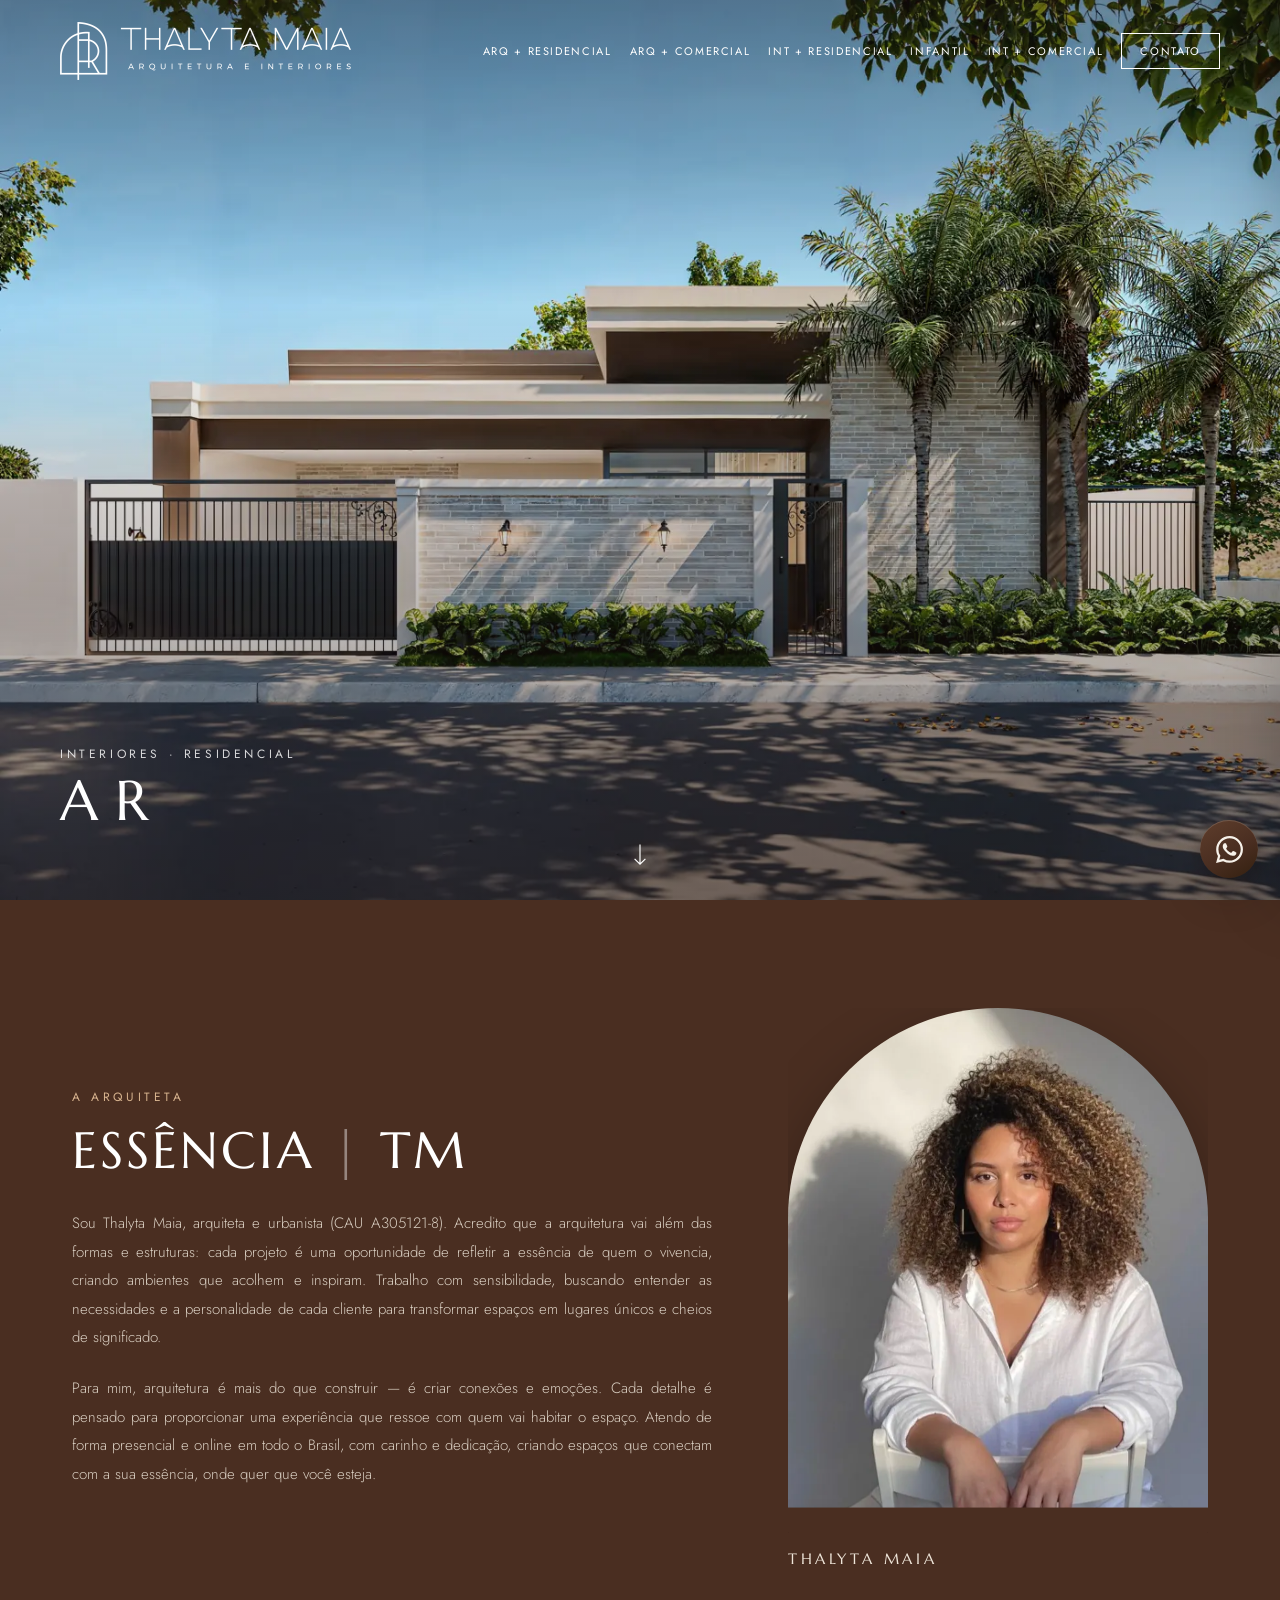
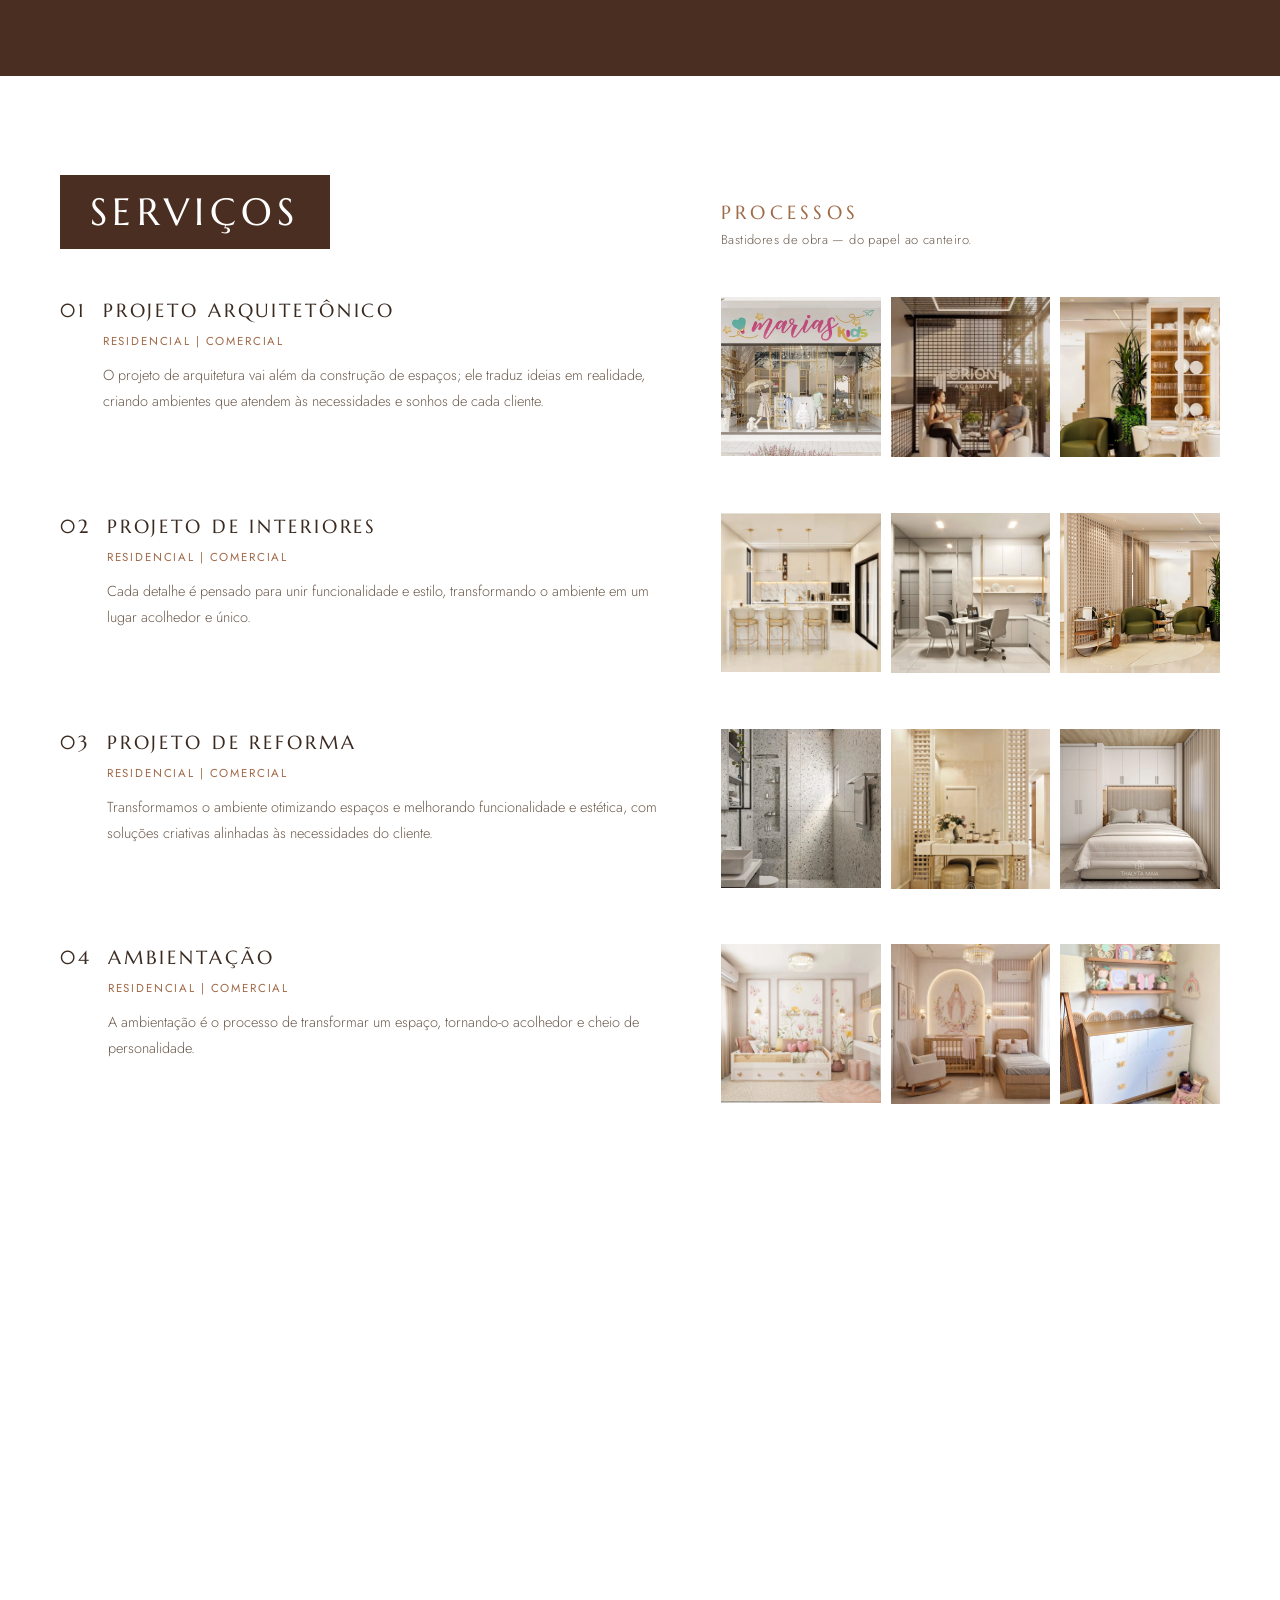
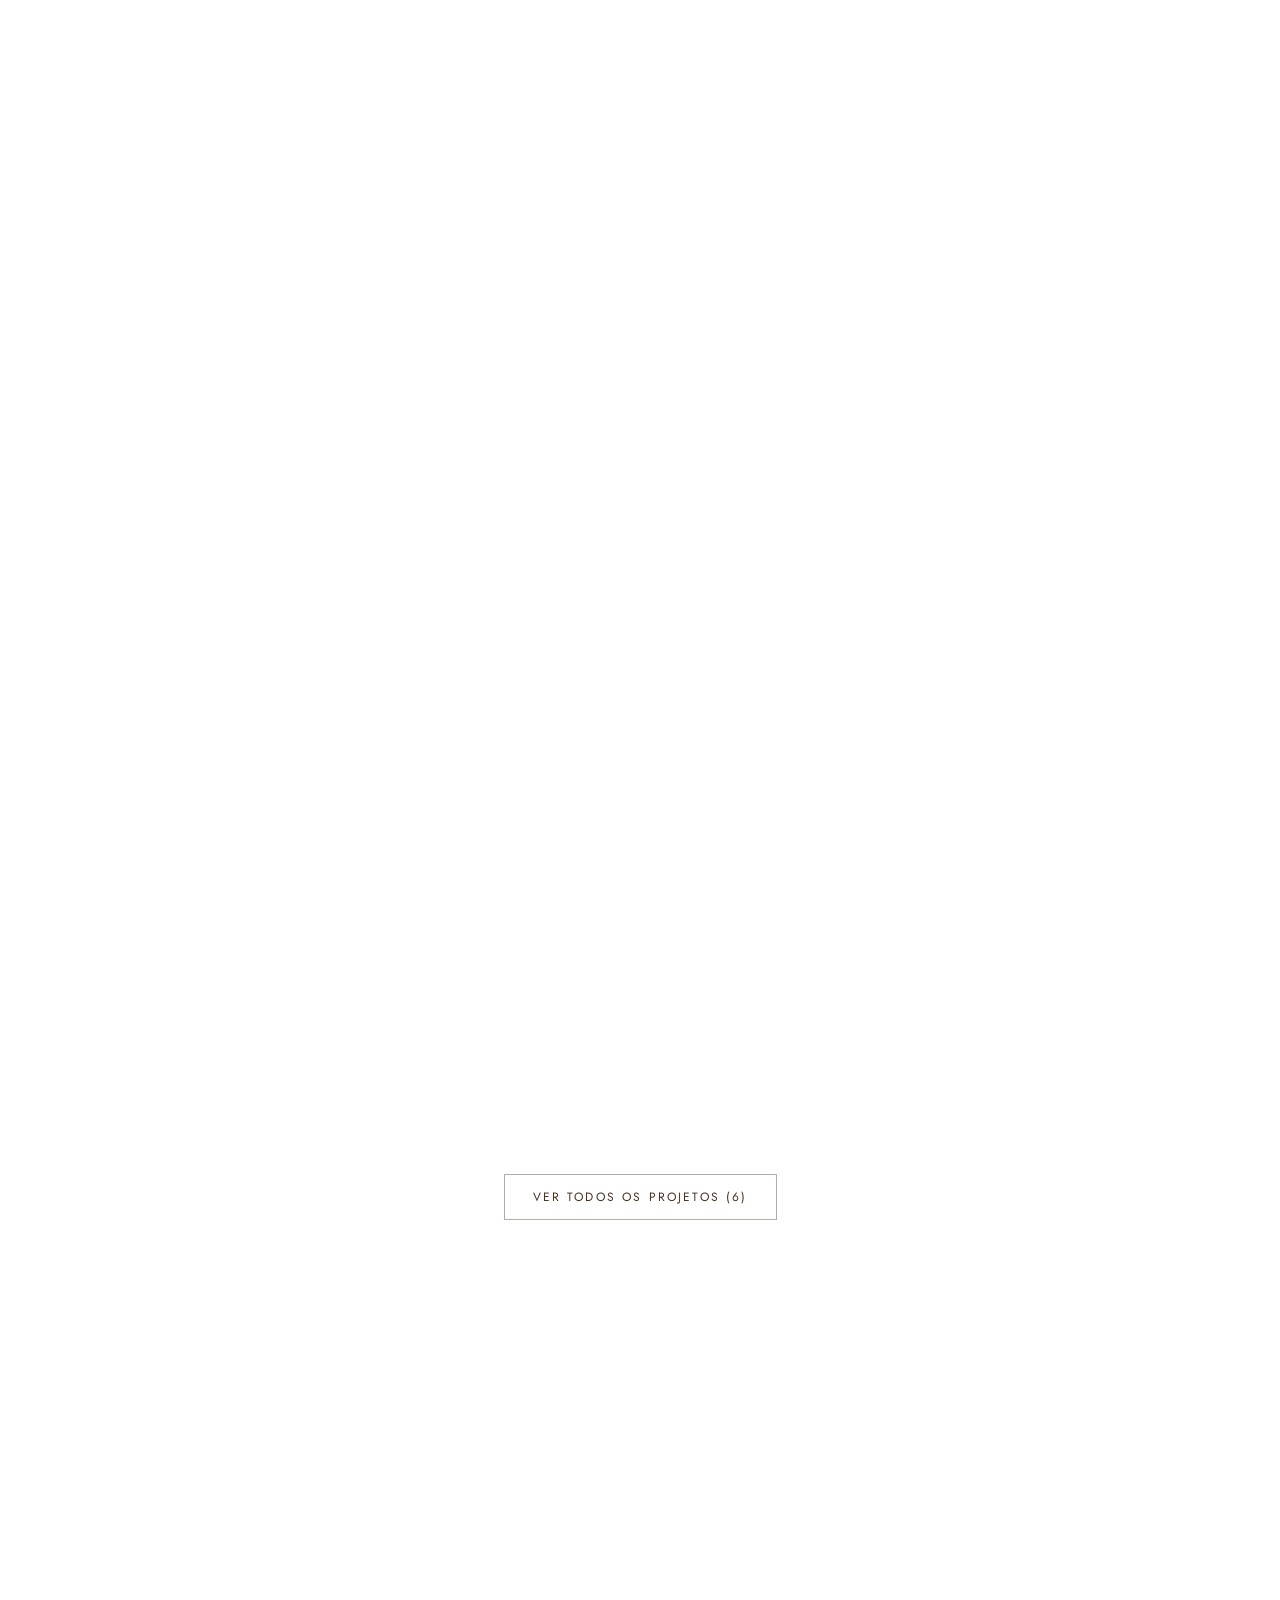
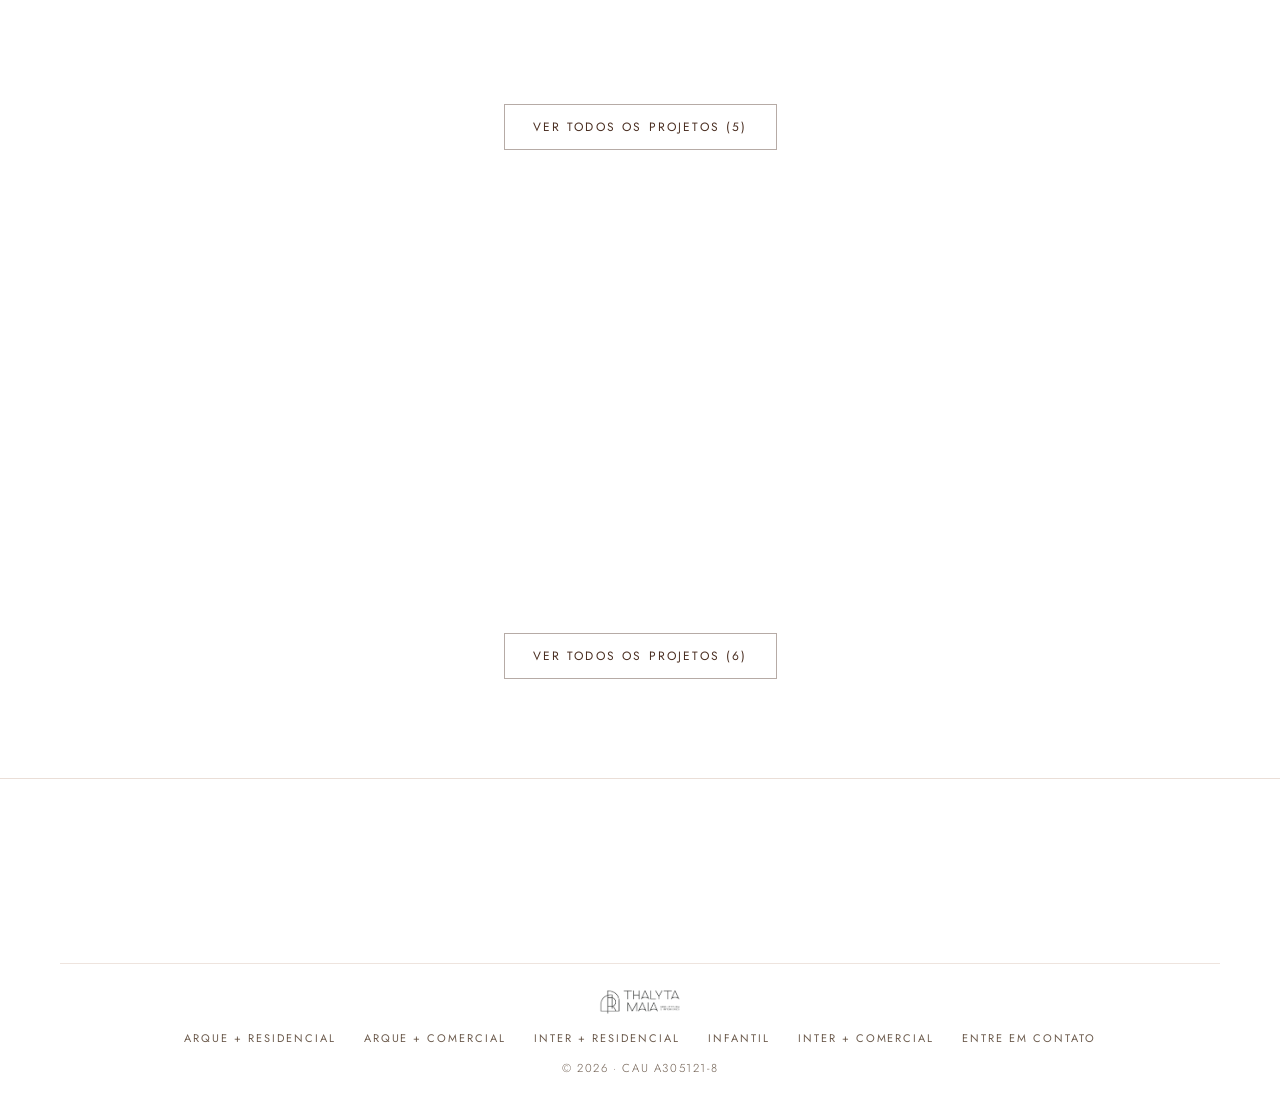
==== commit 23ccd89c: "chore: converte imagens para webp, organiza assets e adiciona carrossel - todas as fotos em .webp (e" ====
--- a/index.html
+++ b/index.html
@@ -45,7 +45,7 @@
     rel="stylesheet">
 
   <!-- cache-busting: ao mudar CSS/JS, incremente o número de ?v= para forçar o navegador a baixar a versão nova -->
-  <link rel="stylesheet" href="css/styles.css?v=13">
+  <link rel="stylesheet" href="css/styles.css?v=14">
   <link rel="stylesheet" href="css/animations.css?v=10">
 
   <style>
@@ -261,6 +261,25 @@
       }
     }
 
+    /* As 3 fotos sao fachadas largas (1400x1120, 1400x1400, 1400x958). Na tela
+       vertical do celular o cover so cabe ~46% da largura — o corte e inevitavel,
+       o que da pra escolher e QUAL pedaço fica. Cada slide traz seu --fx (o eixo
+       X do enquadramento) no style inline; ajuste esse numero se a Thalyta
+       preferir outro trecho. Sem --fx cai no centro, como no desktop. */
+    @media (orientation: portrait) and (max-width: 700px) {
+      .heroB__slide {
+        background-position: var(--fx, 50%) center;
+      }
+
+      /* no canto inferior direito ele cai embaixo do botao flutuante do WhatsApp.
+         Sobe pra esquerda, logo acima do rotulo do projeto. */
+      .heroB__todos {
+        right: auto;
+        left: clamp(20px, 5vw, 60px);
+        bottom: 104px;
+      }
+    }
+
     @media (prefers-reduced-motion: reduce) {
 
       .heroB__track,
@@ -283,7 +302,7 @@
   <!-- ================= NAV ================= -->
   <nav class="nav" id="nav">
     <a href="#hero" class="nav__logo" data-navlink aria-label="Thalyta Maia — Arquitetura e Interiores · Início">
-      <img src="assets/images/logo-horizontal.png" alt="" aria-hidden="true" width="1164" height="232">
+      <img src="assets/images/logo-horizontal.webp" alt="" aria-hidden="true" width="1164" height="232">
     </a>
 
     <div class="nav__links" id="deskLinks">
@@ -330,21 +349,21 @@
   <section id="hero" class="heroB">
     <div class="heroB__viewport">
       <div class="heroB__track" id="heroBTrack">
-        <section class="heroB__slide" style="background-image:url('assets/images/01.webp')">
+        <section class="heroB__slide" style="background-image:url('assets/images/hero-01.webp');--fx:56%">
           <a class="heroB__link" href="#int-residencial" aria-label="Ver Projeto A R"></a>
           <div class="heroB__label">
             <span class="heroB__cat">Interiores · Residencial</span>
             <span class="heroB__nome">A R</span>
           </div>
         </section>
-        <section class="heroB__slide" style="background-image:url('assets/images/FINAL 5.webp')">
+        <section class="heroB__slide" style="background-image:url('assets/images/hero-02.webp')">
           <a class="heroB__link" href="#arq-residencial" aria-label="Ver Projeto Residencial"></a>
           <div class="heroB__label">
             <span class="heroB__cat">Arquitetônico · Residencial</span>
             <span class="heroB__nome">Residencial</span>
           </div>
         </section>
-        <section class="heroB__slide" style="background-image:url('assets/images/FINAL 6.webp')">
+        <section class="heroB__slide" style="background-image:url('assets/images/hero-03.webp');--fx:38%">
           <a class="heroB__link" href="#arq-residencial" aria-label="Ver Projeto Residencial"></a>
           <div class="heroB__label">
             <span class="heroB__cat">Arquitetônico · Residencial</span>
@@ -389,8 +408,8 @@
       <div class="essencia__portrait-wrap" data-reveal="up" data-reveal-delay="140">
         <figure class="portrait portrait--arch" data-reveal="mask">
           <picture>
-            <source type="image/webp" srcset="assets/images/webp/portrait-686.webp">
-            <img src="assets/images/portrait.jpg" alt="Thalyta Maia, arquiteta" class="portrait__img"
+            <source type="image/webp" srcset="assets/images/portrait-686.webp">
+            <img src="assets/images/portrait.webp" alt="Thalyta Maia, arquiteta" class="portrait__img"
               data-parallax="0.05" loading="lazy">
           </picture>
         </figure>
@@ -429,9 +448,9 @@
             </div>
           </div>
           <div class="service__processos" data-placeholder>
-            <figure><img src="assets/pinterest/marias-kids-fachada.jpg" alt="Processo de obra" loading="lazy"></figure>
-            <figure><img src="assets/pinterest/escritorio-orion.jpg" alt="Processo de obra" loading="lazy"></figure>
-            <figure><img src="assets/pinterest/sala-jantar.jpg" alt="Processo de obra" loading="lazy"></figure>
+            <figure><img src="assets/pinterest/marias-kids-fachada.webp" alt="Processo de obra" loading="lazy"></figure>
+            <figure><img src="assets/pinterest/escritorio-orion.webp" alt="Processo de obra" loading="lazy"></figure>
+            <figure><img src="assets/pinterest/sala-jantar.webp" alt="Processo de obra" loading="lazy"></figure>
           </div>
         </article>
 
@@ -446,9 +465,9 @@
             </div>
           </div>
           <div class="service__processos" data-placeholder>
-            <figure><img src="assets/pinterest/cozinha-marmore.jpg" alt="Processo de obra" loading="lazy"></figure>
-            <figure><img src="assets/pinterest/cozinha-office.jpg" alt="Processo de obra" loading="lazy"></figure>
-            <figure><img src="assets/pinterest/lounge-verde.jpg" alt="Processo de obra" loading="lazy"></figure>
+            <figure><img src="assets/pinterest/cozinha-marmore.webp" alt="Processo de obra" loading="lazy"></figure>
+            <figure><img src="assets/pinterest/cozinha-office.webp" alt="Processo de obra" loading="lazy"></figure>
+            <figure><img src="assets/pinterest/lounge-verde.webp" alt="Processo de obra" loading="lazy"></figure>
           </div>
         </article>
 
@@ -463,9 +482,9 @@
             </div>
           </div>
           <div class="service__processos" data-placeholder>
-            <figure><img src="assets/pinterest/banheiro-terrazzo.jpg" alt="Processo de obra" loading="lazy"></figure>
-            <figure><img src="assets/pinterest/lavabo-toucador.jpg" alt="Processo de obra" loading="lazy"></figure>
-            <figure><img src="assets/pinterest/quarto-casal.jpg" alt="Processo de obra" loading="lazy"></figure>
+            <figure><img src="assets/pinterest/banheiro-terrazzo.webp" alt="Processo de obra" loading="lazy"></figure>
+            <figure><img src="assets/pinterest/lavabo-toucador.webp" alt="Processo de obra" loading="lazy"></figure>
+            <figure><img src="assets/pinterest/quarto-casal.webp" alt="Processo de obra" loading="lazy"></figure>
           </div>
         </article>
 
@@ -480,10 +499,10 @@
             </div>
           </div>
           <div class="service__processos" data-placeholder>
-            <figure><img src="assets/pinterest/quarto-infantil-floral.jpg" alt="Processo de obra" loading="lazy">
+            <figure><img src="assets/pinterest/quarto-infantil-floral.webp" alt="Processo de obra" loading="lazy">
             </figure>
-            <figure><img src="assets/pinterest/bercario.jpg" alt="Processo de obra" loading="lazy"></figure>
-            <figure><img src="assets/pinterest/quarto-infantil-comoda.jpg" alt="Processo de obra" loading="lazy">
+            <figure><img src="assets/pinterest/bercario.webp" alt="Processo de obra" loading="lazy"></figure>
+            <figure><img src="assets/pinterest/quarto-infantil-comoda.webp" alt="Processo de obra" loading="lazy">
             </figure>
           </div>
         </article>
@@ -520,7 +539,7 @@
                 <img src="assets/projetos/iraci/01.webp" alt="Iraci" loading="lazy">
               </figure>
               <div class="project__label">
-                <h4 class="project__name">Iraci</h4>
+                <h4 class="project__name">I S</h4>
                 <span class="project__toggle" aria-hidden="true"></span>
               </div>
             </summary>
@@ -577,7 +596,7 @@
                 <img src="assets/projetos/adelaide/01.webp" alt="Adelaide" loading="lazy">
               </figure>
               <div class="project__label">
-                <h4 class="project__name">Adelaide</h4>
+                <h4 class="project__name">A K</h4>
                 <span class="project__toggle" aria-hidden="true"></span>
               </div>
             </summary>
@@ -615,7 +634,7 @@
                 <img src="assets/projetos/orivaldo/01.webp" alt="Orivaldo" loading="lazy">
               </figure>
               <div class="project__label">
-                <h4 class="project__name">Orivaldo</h4>
+                <h4 class="project__name">O J</h4>
                 <span class="project__toggle" aria-hidden="true"></span>
               </div>
             </summary>
@@ -667,36 +686,7 @@
               </div>
             </div>
           </details>
-          <details class="project" data-reveal="up" data-placeholder>
-            <summary class="project__cover">
-              <figure class="project__capa">
-                <img src="assets/pinterest/cozinha-marmore.jpg" alt="Ladyslau" loading="lazy">
-              </figure>
-              <div class="project__label">
-                <h4 class="project__name">Ladyslau</h4>
-                <span class="project__toggle" aria-hidden="true"></span>
-              </div>
-            </summary>
-            <div class="project__panel">
-              <div class="project__text">
-                <div class="kicker kicker--terra">Arquitetônico · Residencial</div>
-                <div class="rule-left"></div>
-                <p class="projetos__empty">Descrição e fotos reais — aguardando envio.</p>
-              </div>
-              <div class="project__media project__media--destaque">
-                <figure class="project__palco">
-                  <img src="assets/pinterest/cozinha-marmore.jpg" alt="Ladyslau" loading="lazy">
-                </figure>
-                <div class="project__thumbs">
-                  <button type="button" class="project__thumb"><img src="assets/pinterest/cozinha-marmore.jpg"
-                      alt="Ladyslau — ambiente" loading="lazy"></button>
-                  <button type="button" class="project__thumb"><img src="assets/pinterest/lounge-verde.jpg"
-                      alt="Ladyslau — ambiente" loading="lazy"></button>
-                </div>
-                <p class="project__conta"></p>
-              </div>
-            </div>
-          </details>
+
         </div>
       </div>
 
@@ -747,7 +737,7 @@
                 <img src="assets/projetos/rogerio-ana/01.webp" alt="Rogério e Ana" loading="lazy">
               </figure>
               <div class="project__label">
-                <h4 class="project__name">Rogério e Ana</h4>
+                <h4 class="project__name">R e A</h4>
                 <span class="project__toggle" aria-hidden="true"></span>
               </div>
             </summary>
@@ -837,7 +827,7 @@
               <div class="project__media project__media--destaque">
                 <!-- ANTES / DEPOIS — pronto para usar, falta a foto "antes".
                      Salve o registro do espaço original como assets/projetos/<projeto>/antes-01.jpg,
-                     rode `python tools/webp.py` e descomente o bloco abaixo. O lightbox ignora
+                     converta para .webp e descomente o bloco abaixo. O lightbox ignora
                      esta figure (não é .project__palco nem .project__thumb).
                 <figure class="ad">
                   <img src="assets/projetos/a-r/antes-01.webp" alt="A R — sala antes da reforma">
@@ -1026,7 +1016,7 @@
           <details class="project" data-reveal="up" data-placeholder>
             <summary class="project__cover">
               <figure class="project__capa">
-                <img src="assets/pinterest/cozinha-office.jpg" alt="Filipe F R" loading="lazy">
+                <img src="assets/pinterest/cozinha-office.webp" alt="Filipe F R" loading="lazy">
               </figure>
               <div class="project__label">
                 <h4 class="project__name">Filipe F R</h4>
@@ -1041,12 +1031,12 @@
               </div>
               <div class="project__media project__media--destaque">
                 <figure class="project__palco">
-                  <img src="assets/pinterest/cozinha-office.jpg" alt="Filipe F R" loading="lazy">
-                </figure>
-                <div class="project__thumbs">
-                  <button type="button" class="project__thumb"><img src="assets/pinterest/cozinha-office.jpg"
+                  <img src="assets/pinterest/cozinha-office.webp" alt="Filipe F R" loading="lazy">
+                </figure>
+                <div class="project__thumbs">
+                  <button type="button" class="project__thumb"><img src="assets/pinterest/cozinha-office.webp"
                       alt="Filipe F R — ambiente" loading="lazy"></button>
-                  <button type="button" class="project__thumb"><img src="assets/pinterest/sala-jantar.jpg"
+                  <button type="button" class="project__thumb"><img src="assets/pinterest/sala-jantar.webp"
                       alt="Filipe F R — ambiente" loading="lazy"></button>
                 </div>
                 <p class="project__conta"></p>
@@ -1056,7 +1046,7 @@
           <details class="project" data-reveal="up" data-placeholder>
             <summary class="project__cover">
               <figure class="project__capa">
-                <img src="assets/pinterest/quarto-casal.jpg" alt="Uyara" loading="lazy">
+                <img src="assets/pinterest/quarto-casal.webp" alt="Uyara" loading="lazy">
               </figure>
               <div class="project__label">
                 <h4 class="project__name">Uyara</h4>
@@ -1071,12 +1061,12 @@
               </div>
               <div class="project__media project__media--destaque">
                 <figure class="project__palco">
-                  <img src="assets/pinterest/quarto-casal.jpg" alt="Uyara" loading="lazy">
-                </figure>
-                <div class="project__thumbs">
-                  <button type="button" class="project__thumb"><img src="assets/pinterest/quarto-casal.jpg"
+                  <img src="assets/pinterest/quarto-casal.webp" alt="Uyara" loading="lazy">
+                </figure>
+                <div class="project__thumbs">
+                  <button type="button" class="project__thumb"><img src="assets/pinterest/quarto-casal.webp"
                       alt="Uyara — ambiente" loading="lazy"></button>
-                  <button type="button" class="project__thumb"><img src="assets/pinterest/lavabo-toucador.jpg"
+                  <button type="button" class="project__thumb"><img src="assets/pinterest/lavabo-toucador.webp"
                       alt="Uyara — ambiente" loading="lazy"></button>
                 </div>
                 <p class="project__conta"></p>
@@ -1263,7 +1253,7 @@
           <details class="project" data-reveal="up" data-placeholder>
             <summary class="project__cover">
               <figure class="project__capa">
-                <img src="assets/pinterest/bercario.jpg" alt="Enzo" loading="lazy">
+                <img src="assets/pinterest/bercario.webp" alt="Enzo" loading="lazy">
               </figure>
               <div class="project__label">
                 <h4 class="project__name">Enzo</h4>
@@ -1278,12 +1268,12 @@
               </div>
               <div class="project__media project__media--destaque">
                 <figure class="project__palco">
-                  <img src="assets/pinterest/bercario.jpg" alt="Enzo" loading="lazy">
-                </figure>
-                <div class="project__thumbs">
-                  <button type="button" class="project__thumb"><img src="assets/pinterest/bercario.jpg"
+                  <img src="assets/pinterest/bercario.webp" alt="Enzo" loading="lazy">
+                </figure>
+                <div class="project__thumbs">
+                  <button type="button" class="project__thumb"><img src="assets/pinterest/bercario.webp"
                       alt="Enzo — ambiente" loading="lazy"></button>
-                  <button type="button" class="project__thumb"><img src="assets/pinterest/quarto-infantil-comoda.jpg"
+                  <button type="button" class="project__thumb"><img src="assets/pinterest/quarto-infantil-comoda.webp"
                       alt="Enzo — ambiente" loading="lazy"></button>
                 </div>
                 <p class="project__conta"></p>
@@ -1481,7 +1471,12 @@
               <div class="project__text">
                 <div class="kicker kicker--terra">Interiores · Comercial</div>
                 <div class="rule-left"></div>
-                <p>Um espaço pensado para encantar desde o primeiro olhar. Cada detalhe foi desenvolvido para transformar a experiência de compra em um momento acolhedor, leve e memorável. A combinação entre marcenaria com linhas elegantes, iluminação estratégica, tons suaves e elementos lúdicos cria um ambiente que conversa tanto com as crianças quanto com seus pais. Mais do que uma loja, um espaço que fortalece a identidade da marca, valoriza os produtos e convida cada cliente a permanecer, explorar e viver uma experiência única.</p>
+                <p>Um espaço pensado para encantar desde o primeiro olhar. Cada detalhe foi desenvolvido para
+                  transformar a experiência de compra em um momento acolhedor, leve e memorável. A combinação entre
+                  marcenaria com linhas elegantes, iluminação estratégica, tons suaves e elementos lúdicos cria um
+                  ambiente que conversa tanto com as crianças quanto com seus pais. Mais do que uma loja, um espaço que
+                  fortalece a identidade da marca, valoriza os produtos e convida cada cliente a permanecer, explorar e
+                  viver uma experiência única.</p>
               </div>
               <div class="project__media project__media--destaque">
                 <figure class="project__palco">
@@ -1572,8 +1567,8 @@
     </div>
   </section>
 
-  <!-- ================= CONTATO ================= -->
-  <section id="contato" class="contato">
+  <!-- ================= CONTATO + RODAPÉ (seção única) ================= -->
+  <footer id="contato" class="contato">
     <!-- três blocos distribuídos na largura: chamada · dados · ações -->
     <div class="contato__inner">
       <div class="contato__text">
@@ -1601,7 +1596,8 @@
           </svg>
           <span>WhatsApp</span>
         </a>
-        <a class="btn btn--outline" href="https://instagram.com/thalytamaia.arq" target="_blank" rel="noopener">
+        <a class="btn btn--outline" href="https://www.instagram.com/thalytamaiaarquitetura/" target="_blank"
+          rel="noopener">
           <svg width="16" height="16" viewBox="0 0 24 24" fill="none" stroke="currentColor" stroke-width="1.6"
             aria-hidden="true">
             <rect x="3" y="3" width="18" height="18" rx="5" />
@@ -1612,22 +1608,21 @@
         </a>
       </div>
     </div>
-  </section>
-
-  <!-- ================= FOOTER ================= -->
-  <footer class="footer">
-    <img src="assets/images/logo-thalyta-escuro.png" alt="" aria-hidden="true" class="footer__emblem" width="778"
-      height="260">
+
     <!-- REUNIÃO: finalização = barra de navegação + chamada de contato -->
-    <nav class="footer__nav" aria-label="Navegação do rodapé">
-      <a href="#arq-residencial">Arque + Residencial</a>
-      <a href="#arq-comercial">Arque + Comercial</a>
-      <a href="#int-residencial">Inter + Residencial</a>
-      <a href="#infantil">Infantil</a>
-      <a href="#int-comercial">Inter + Comercial</a>
-      <a href="#contato">Entre em contato</a>
-    </nav>
-    <span>© <span id="year">2026</span> · CAU A305121-8</span>
+    <div class="contato__bottom">
+      <img src="assets/images/logo-thalyta-escuro.webp" alt="" aria-hidden="true" class="footer__emblem" width="778"
+        height="260">
+      <nav class="footer__nav" aria-label="Navegação do rodapé">
+        <a href="#arq-residencial">Arque + Residencial</a>
+        <a href="#arq-comercial">Arque + Comercial</a>
+        <a href="#int-residencial">Inter + Residencial</a>
+        <a href="#infantil">Infantil</a>
+        <a href="#int-comercial">Inter + Comercial</a>
+        <a href="#contato">Entre em contato</a>
+      </nav>
+      <span>© <span id="year">2026</span> · CAU A305121-8</span>
+    </div>
   </footer>
 
   <!-- WhatsApp flutuante — glifo oficial; no desktop expande em pílula com rótulo -->
--- a/css/styles.css
+++ b/css/styles.css
@@ -123,7 +123,7 @@
 /* ---------- Logo do rodapé (versão escura, sobre o fundo claro) ---------- */
 .footer__emblem {
   width: auto;
-  height: 34px;
+  height: 28px;
   display: block;
   opacity: .9;
 }
@@ -221,9 +221,7 @@
 
 /* nav sólida (aplicada via JS ao rolar) */
 .nav--solid {
-  background: rgba(246, 241, 233, .93);
-  -webkit-backdrop-filter: saturate(130%) blur(10px);
-  backdrop-filter: saturate(130%) blur(10px);
+  background: var(--cream);
   box-shadow: 0 1px 0 rgba(74, 46, 33, .10);
   padding-top: 13px;
   padding-bottom: 13px;
@@ -320,10 +318,11 @@
   bottom: 0;
   z-index: 160;
   width: min(82vw, 340px);
-  background: var(--brand);
+  background: var(--cream);
+  border-left: 1px solid rgba(58, 42, 32, .1);
   transform: translateX(106%);
   transition: transform .5s cubic-bezier(.6, .05, .2, 1);
-  box-shadow: -24px 0 60px rgba(0, 0, 0, .34);
+  box-shadow: -24px 0 60px rgba(0, 0, 0, .22);
   display: flex;
   flex-direction: column;
   padding: 26px 32px 34px;
@@ -340,7 +339,7 @@
   background: transparent;
   border: none;
   cursor: pointer;
-  color: var(--cream);
+  color: var(--ink);
 }
 
 .drawer__links {
@@ -354,10 +353,10 @@
   font-family: var(--ff-serif);
   font-size: 24px;
   letter-spacing: .08em;
-  color: var(--cream);
+  color: var(--ink);
   text-decoration: none;
   padding: 11px 0;
-  border-bottom: 1px solid rgba(239, 230, 218, .14);
+  border-bottom: 1px solid rgba(58, 42, 32, .14);
   transition: color .3s var(--ease), padding-left .3s var(--ease);
 }
 
@@ -366,7 +365,7 @@
 }
 
 .drawer__links a:hover {
-  color: var(--tan);
+  color: var(--terra);
   padding-left: 6px;
 }
 
@@ -376,7 +375,7 @@
   font-weight: 300;
   font-size: 12.5px;
   letter-spacing: .06em;
-  color: rgba(239, 230, 218, .7);
+  color: var(--muted);
   line-height: 1.9;
 }
 
@@ -1004,11 +1003,18 @@
   cursor: zoom-in;
 }
 
+/* duas camadas empilhadas: a troca é crossfade, nunca passa pelo fundo vazio */
 .project__palco img {
+  position: absolute;
+  inset: 0;
   width: 100%;
   height: 100%;
   object-fit: cover;
-  transition: transform 1.2s cubic-bezier(.2, .7, .2, 1);
+  transition: transform 1.2s cubic-bezier(.2, .7, .2, 1), opacity .9s ease;
+}
+
+.project__palco img.is-oculta {
+  opacity: 0;
 }
 
 .project__palco:hover img {
@@ -1115,7 +1121,7 @@
   color: var(--ink);
   scroll-margin-top: var(--nav-h);
   border-top: 1px solid rgba(160, 106, 73, .22);
-  padding: clamp(40px, 4.6vw, 64px) clamp(20px, 5vw, 60px);
+  padding: clamp(30px, 3.2vw, 44px) clamp(20px, 5vw, 60px);
 }
 
 .contato__inner {
@@ -1267,16 +1273,19 @@
 }
 
 /* =========================================================
-   FOOTER + flutuantes
+   RODAPÉ (dentro do #contato) + flutuantes
    ========================================================= */
-.footer {
-  background: var(--cream-2);
+/* era uma <footer> separada: mesmo fundo, mesma borda, dois blocos. Virou o rodapé
+   da própria seção de contato — uma faixa só, separada por um filete interno. */
+.contato__bottom {
+  max-width: 1260px;
+  margin: clamp(24px, 2.6vw, 34px) auto 0;
+  padding-top: clamp(18px, 2vw, 24px);
+  border-top: 1px solid rgba(160, 106, 73, .18);
   color: var(--muted);
-  border-top: 1px solid rgba(160, 106, 73, .22);
-  padding: 34px 24px 30px;
   display: flex;
   flex-direction: column;
-  gap: 20px;
+  gap: 14px;
   align-items: center;
   justify-content: center;
   text-align: center;
--- a/css/animations.css
+++ b/css/animations.css
@@ -0,0 +1,147 @@
+/* =========================================================
+   Thalyta Maia — animations.css
+   Linguagem de movimento: easing suave, base sutil,
+   destaques no hero e projetos. Reveal orquestrado por JS
+   (adiciona a classe .is-in quando o elemento entra na tela).
+   ========================================================= */
+
+/* ---------- keyframes globais ---------- */
+
+/* Ken Burns com pan direcional alternado por slide */
+@keyframes kb-1 { 0% { transform: scale(1.02) translate(0, 0); } 100% { transform: scale(1.12) translate(-1.5%, -1%); } }
+@keyframes kb-2 { 0% { transform: scale(1.02) translate(0, 0); } 100% { transform: scale(1.12) translate(1.5%, -1%); } }
+@keyframes kb-3 { 0% { transform: scale(1.02) translate(0, 0); } 100% { transform: scale(1.12) translate(-1%, 1.2%); } }
+@keyframes kb-4 { 0% { transform: scale(1.02) translate(0, 0); } 100% { transform: scale(1.12) translate(1%, 1.2%); } }
+
+.hero__slide.is-active[data-pan="1"] { animation: kb-1 19s ease-in-out infinite alternate; }
+.hero__slide.is-active[data-pan="2"] { animation: kb-2 19s ease-in-out infinite alternate; }
+.hero__slide.is-active[data-pan="3"] { animation: kb-3 19s ease-in-out infinite alternate; }
+.hero__slide.is-active[data-pan="4"] { animation: kb-4 19s ease-in-out infinite alternate; }
+
+/* seta de scroll pulsante */
+@keyframes cue { 0%, 100% { transform: translateX(-50%) translateY(0); opacity: .85; } 50% { transform: translateX(-50%) translateY(9px); opacity: .25; } }
+.hero__cue { animation: cue 2.2s ease-in-out infinite; }
+
+/* =========================================================
+   Intro do hero (revela no load via JS: body.loaded)
+   ========================================================= */
+.js .hero__content [data-hero] {
+  opacity: 0; transform: translateY(26px);
+}
+body.loaded .hero__content [data-hero] {
+  transition: opacity 1.1s var(--ease), transform 1.1s var(--ease);
+  opacity: 1; transform: none;
+}
+body.loaded .hero__content [data-hero]:nth-child(1) { transition-delay: .05s; }
+body.loaded .hero__content [data-hero]:nth-child(2) { transition-delay: .21s; }
+body.loaded .hero__content [data-hero]:nth-child(3) { transition-delay: .37s; }
+
+/* título letra a letra (spans criados pelo JS) */
+.hero__title .char {
+  display: inline-block;
+}
+.js .hero__title .char {
+  opacity: 0; transform: translateY(40px) rotate(4deg);
+}
+.hero__title .char.space { width: .32em; }
+body.loaded .hero__title .char {
+  transition: opacity .7s var(--ease), transform .8s var(--ease);
+  opacity: 1; transform: none;
+}
+
+/* linhas do subtítulo crescendo */
+.js .hero__rule { transform: scaleX(0); transform-origin: center; }
+body.loaded .hero__subtitle .hero__rule {
+  transition: transform 1s var(--ease) .5s; transform: scaleX(1);
+}
+
+/* cortina de intro que sobe revelando a página */
+.page-curtain {
+  position: fixed; inset: 0; z-index: 500; background: var(--brand-deep);
+  transform: translateY(0); transition: transform 1s var(--ease);
+  pointer-events: none;
+}
+body.loaded .page-curtain { transform: translateY(-100%); }
+
+/* =========================================================
+   Sistema de reveal (data-reveal="up|mask|scale|left|right")
+   Estado inicial escondido; .is-in (via JS) revela.
+   ========================================================= */
+.js [data-reveal] {
+  transition: opacity 1s var(--ease), transform 1s var(--ease), clip-path 1.1s var(--ease);
+  will-change: opacity, transform;
+}
+.js [data-reveal="up"]    { opacity: 0; transform: translateY(30px); }
+.js [data-reveal="scale"] { opacity: 0; transform: scale(.94); }
+.js [data-reveal="left"]  { opacity: 0; transform: translateX(-46px); }
+.js [data-reveal="right"] { opacity: 0; transform: translateX(46px); }
+.js [data-reveal="mask"]  { clip-path: inset(0 0 100% 0); }
+
+.js [data-reveal].is-in {
+  opacity: 1; transform: none; clip-path: inset(0 0 0 0);
+}
+
+/* stagger: atraso incremental nos filhos com data-reveal (via --i do JS) */
+[data-stagger] [data-reveal] { transition-delay: calc(var(--i, 0) * 90ms); }
+
+/* =========================================================
+   Drawer mobile — links em cascata na abertura
+   ========================================================= */
+.drawer .drawer__links a {
+  opacity: 0; transform: translateX(18px);
+  transition: opacity .5s var(--ease), transform .5s var(--ease),
+              color .3s var(--ease), padding-left .3s var(--ease);
+}
+.drawer.is-open .drawer__links a { opacity: 1; transform: none; }
+.drawer.is-open .drawer__links a:nth-child(1) { transition-delay: .10s; }
+.drawer.is-open .drawer__links a:nth-child(2) { transition-delay: .16s; }
+.drawer.is-open .drawer__links a:nth-child(3) { transition-delay: .22s; }
+.drawer.is-open .drawer__links a:nth-child(4) { transition-delay: .28s; }
+.drawer.is-open .drawer__links a:nth-child(5) { transition-delay: .34s; }
+.drawer.is-open .drawer__links a:nth-child(6) { transition-delay: .40s; }
+
+/* =========================================================
+   WhatsApp flutuante — anel de aceno periódico
+   Base opacity: 0 — o anel só existe enquanto a animação roda;
+   no hover a animação para e ele some sem "congelar" visível.
+   ========================================================= */
+@keyframes wa-ping {
+  0% { transform: scale(1); opacity: .5; }
+  55%, 100% { transform: scale(1.55); opacity: 0; }
+}
+
+.wa-float::before {
+  content: "";
+  position: absolute;
+  inset: 0;
+  border-radius: inherit;
+  border: 1px solid rgba(74, 46, 33, .65);
+  opacity: 0;
+  animation: wa-ping 4s var(--ease) infinite;
+  pointer-events: none;
+}
+
+.wa-float:hover::before {
+  animation: none;
+}
+
+/* =========================================================
+   Acessibilidade — respeitar prefers-reduced-motion
+   ========================================================= */
+@media (prefers-reduced-motion: reduce) {
+  * {
+    animation-duration: .001ms !important;
+    animation-iteration-count: 1 !important;
+    transition-duration: .001ms !important;
+    scroll-behavior: auto !important;
+  }
+  /* o seletor * acima não alcança pseudo-elementos — o anel precisa ser desligado à mão */
+  .wa-float::before { animation: none !important; }
+  [data-reveal] { opacity: 1 !important; transform: none !important; clip-path: none !important; }
+  .drawer .drawer__links a { opacity: 1 !important; transform: none !important; }
+  .hero__content [data-hero],
+  .hero__title .char { opacity: 1 !important; transform: none !important; }
+  .hero__rule { transform: scaleX(1) !important; }
+  .page-curtain { display: none; }
+  .hero__slide.is-active { animation: none !important; }
+}
